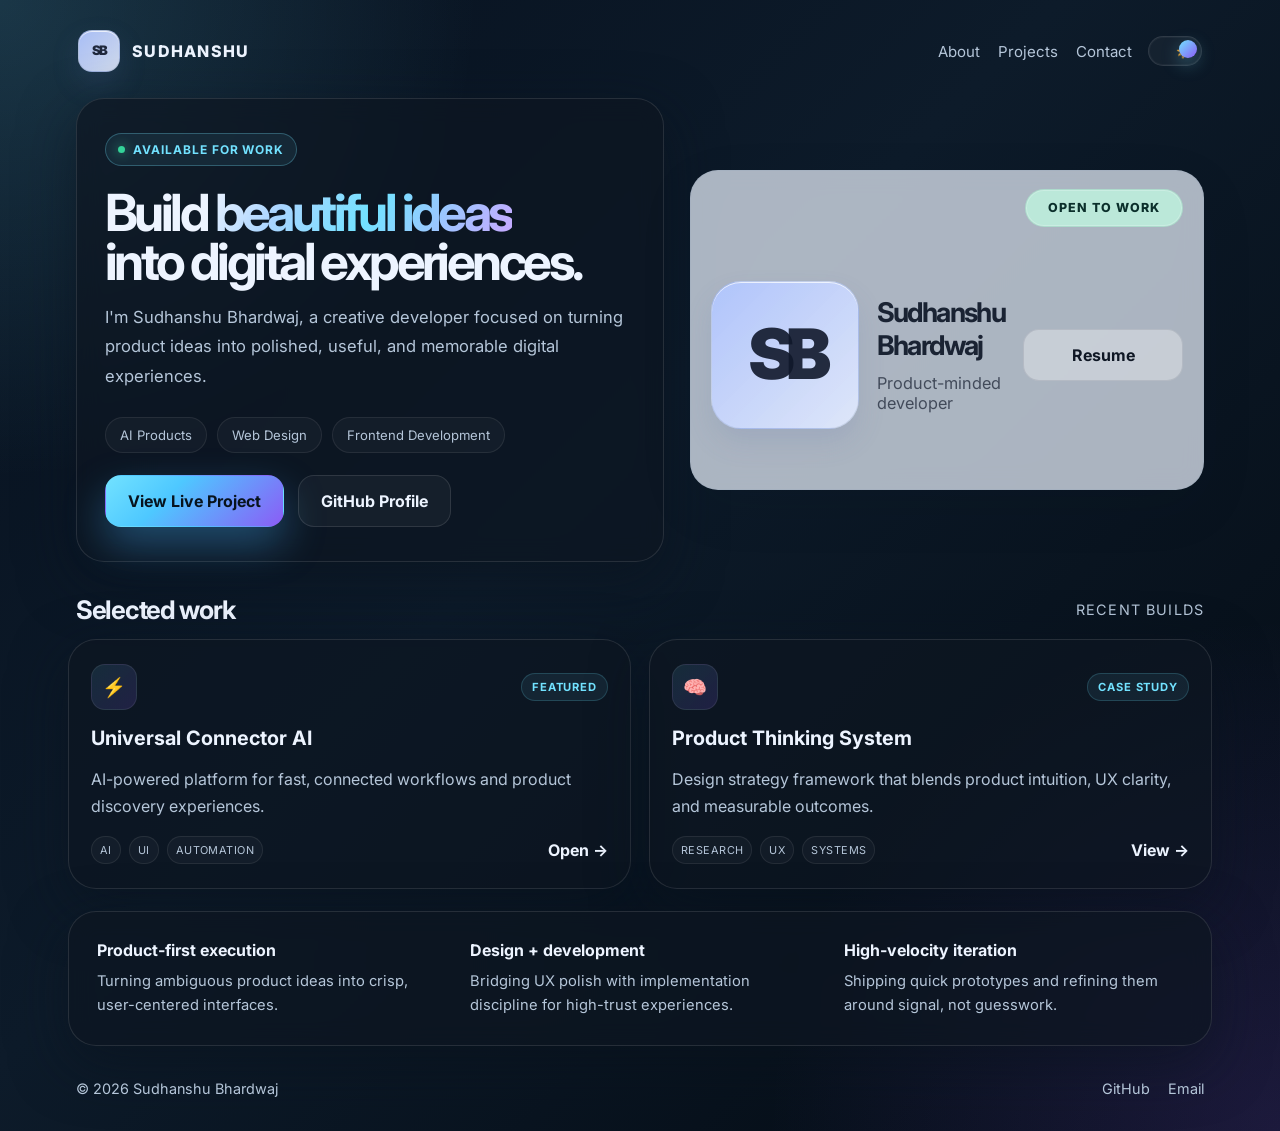
==== index.html @ 6c475884 "Soften page opening animation" ====
<!DOCTYPE html>
<html lang="en">
<head>
    <meta charset="UTF-8">
    <meta name="viewport" content="width=device-width, initial-scale=1.0">
    <title>Sudhanshu Bhardwaj | Portfolio</title>
    <meta name="description" content="Portfolio landing page for Sudhanshu Bhardwaj">
    <link rel="preconnect" href="https://fonts.googleapis.com">
    <link rel="preconnect" href="https://fonts.gstatic.com" crossorigin>
    <link href="https://fonts.googleapis.com/css2?family=Inter:wght@400;500;600;700;800;900&display=swap" rel="stylesheet">
    <style>
        :root {
            --bg: #07111f;
            --bg-soft: #0d1b2a;
            --panel: rgba(13, 22, 34, 0.7);
            --panel-strong: rgba(17, 26, 38, 0.9);
            --line: rgba(255, 255, 255, 0.11);
            --text: #edf4ff;
            --muted: #b5c6d9;
            --primary: #72e2ff;
            --secondary: #8b5cf6;
            --accent: #34d399;
            --button-text: #07131d;
            --shadow: rgba(9, 18, 30, 0.55);
            --particle: rgba(255,255,255,0.9);
            --soft-bg: #dfe9f7;
        }

        body.light-mode {
            --bg: #edf4ff;
            --bg-soft: #dfeafe;
            --panel: rgba(255, 255, 255, 0.8);
            --panel-strong: rgba(255, 255, 255, 0.94);
            --line: rgba(15, 23, 42, 0.1);
            --text: #101827;
            --muted: #4a5c72;
            --primary: #0066ff;
            --secondary: #7c3aed;
            --accent: #0ea271;
            --button-text: #f9fbff;
            --shadow: rgba(20, 58, 120, 0.12);
            --particle: rgba(15,23,42,0.45);
            --soft-bg: #dfe9f7;
        }

        * { box-sizing: border-box; }
        html { scroll-behavior: smooth; }

        body {
            margin: 0;
            min-height: 100vh;
            font-family: 'Inter', sans-serif;
            background:
                radial-gradient(circle at top left, rgba(114, 226, 255, 0.18), transparent 28%),
                radial-gradient(circle at bottom right, rgba(139, 92, 246, 0.18), transparent 30%),
                linear-gradient(135deg, var(--bg) 0%, var(--bg-soft) 44%, #040b13 100%);
            color: var(--text);
            transition: background 0.3s ease, color 0.3s ease;
            overflow-x: hidden;
            position: relative;
        }

        body.light-mode {
            background:
                radial-gradient(circle at top left, rgba(37, 99, 235, 0.12), transparent 28%),
                radial-gradient(circle at bottom right, rgba(109, 40, 217, 0.12), transparent 32%),
                linear-gradient(135deg, var(--bg) 0%, var(--bg-soft) 52%, #dfeaf6 100%);
        }

        /* A calm, subtle entrance with just a hint of upward movement. */
        @keyframes soft-reveal {
            from { opacity: 0; transform: translateY(10px); }
            to { opacity: 1; transform: translateY(0); }
        }

        .topbar { animation: soft-reveal 700ms 60ms ease-out both; }
        .hero-copy { animation: soft-reveal 800ms 120ms ease-out both; }
        .profile-card { animation: soft-reveal 800ms 200ms ease-out both; }
        .section-head, .projects-grid, .feature-strip, footer {
            animation: soft-reveal 800ms 280ms ease-out both;
        }

        @media (prefers-reduced-motion: reduce) {
            *, *::before, *::after {
                animation-duration: 0.01ms !important;
                animation-iteration-count: 1 !important;
                scroll-behavior: auto !important;
            }
        }

        .page-shell {
            position: relative;
            z-index: 1;
            width: min(1160px, calc(100% - 28px));
            margin: 0 auto;
            padding: 22px 8px 28px;
        }

        .topbar {
            display: flex;
            justify-content: space-between;
            align-items: center;
            gap: 16px;
            padding: 8px 10px 18px;
        }

        .brand {
            display: inline-flex;
            align-items: center;
            gap: 12px;
            text-decoration: none;
            color: var(--text);
            font-weight: 800;
            letter-spacing: 0.08em;
            text-transform: uppercase;
        }

        .brand-mark {
            width: 42px;
            height: 42px;
            display: grid;
            place-items: center;
            border-radius: 14px;
            border: 1px solid rgba(87, 108, 146, 0.22);
            background: linear-gradient(135deg, rgba(176, 197, 255, 0.95), rgba(228, 236, 255, 0.9));
            box-shadow: inset 0 1px 0 rgba(255,255,255,0.72), 0 12px 28px rgba(86, 118, 176, 0.18);
            font-size: 0.82rem;
            font-weight: 900;
            letter-spacing: -0.12em;
            color: rgba(15, 23, 42, 0.9);
            line-height: 1;
        }

        .nav-group {
            display: flex;
            align-items: center;
            gap: 16px;
        }

        .nav-links {
            display: flex;
            align-items: center;
            gap: 18px;
            flex-wrap: wrap;
        }

        .nav-links a {
            color: var(--muted);
            text-decoration: none;
            font-size: 0.94rem;
            transition: color 0.2s ease;
        }

        .nav-links a:hover { color: var(--text); }

        .theme-toggle {
            width: 54px;
            height: 30px;
            border: 1px solid var(--line);
            background: rgba(255, 255, 255, 0.04);
            border-radius: 999px;
            position: relative;
            cursor: pointer;
            transition: all 0.25s ease;
            box-shadow: inset 0 0 0 1px rgba(255,255,255,0.04);
        }

        .theme-toggle::before {
            content: "☀️";
            position: absolute;
            top: 50%;
            left: 27px;
            transform: translateY(-50%);
            font-size: 0.8rem;
            transition: all 0.25s ease;
        }

        .theme-toggle::after {
            content: "";
            position: absolute;
            top: 3px;
            left: 30px;
            width: 18px;
            height: 18px;
            border-radius: 50%;
            background: linear-gradient(135deg, var(--primary), var(--secondary));
            box-shadow: 0 6px 18px rgba(114, 226, 255, 0.35);
            transition: all 0.25s ease;
        }

        body.light-mode .theme-toggle::before {
            content: "🌙";
            left: 7px;
        }

        body.light-mode .theme-toggle::after {
            left: 4px;
        }

        .hero {
            display: grid;
            grid-template-columns: 1.1fr 0.9fr;
            gap: 26px;
            align-items: center;
            padding: 8px 8px 4px;
        }

        .hero-copy,
        .profile-card,
        .project-card,
        .feature-strip {
            background: var(--panel);
            border: 1px solid var(--line);
            border-radius: 28px;
            backdrop-filter: blur(12px);
            box-shadow: 0 18px 55px var(--shadow);
        }

        .hero-copy {
            padding: 34px 28px;
            min-height: 320px;
            display: flex;
            flex-direction: column;
            justify-content: center;
        }

        .eyebrow {
            display: inline-flex;
            align-items: center;
            gap: 8px;
            border-radius: 999px;
            border: 1px solid rgba(114, 226, 255, 0.28);
            background: rgba(114, 226, 255, 0.08);
            color: var(--primary);
            padding: 8px 12px;
            font-size: 0.75rem;
            font-weight: 700;
            letter-spacing: 0.08em;
            text-transform: uppercase;
            width: fit-content;
        }

        .eyebrow::before {
            content: "";
            width: 7px;
            height: 7px;
            border-radius: 50%;
            background: var(--accent);
            box-shadow: 0 0 12px rgba(52, 211, 153, 0.85);
        }

        h1 {
            margin: 22px 0 18px;
            font-size: clamp(2.6rem, 4vw, 4.7rem);
            line-height: 0.95;
            letter-spacing: -0.07em;
        }

        .gradient-text {
            background: linear-gradient(120deg, var(--text) 0%, #a9d4ff 24%, var(--primary) 52%, #c9a7ff 100%);
            -webkit-background-clip: text;
            background-clip: text;
            color: transparent;
        }

        .subtext {
            margin: 0 0 26px;
            max-width: 560px;
            color: var(--muted);
            line-height: 1.75;
            font-size: 1.04rem;
        }

        .tag-row {
            display: flex;
            flex-wrap: wrap;
            gap: 10px;
            margin-bottom: 22px;
        }

        .tag {
            display: inline-flex;
            align-items: center;
            justify-content: center;
            border-radius: 999px;
            padding: 9px 14px;
            background: rgba(255,255,255,0.03);
            border: 1px solid rgba(255,255,255,0.08);
            color: var(--muted);
            font-size: 0.82rem;
        }

        .cta-row {
            display: flex;
            flex-wrap: wrap;
            gap: 14px;
        }

        .button {
            display: inline-flex;
            align-items: center;
            justify-content: center;
            min-height: 52px;
            padding: 0 22px;
            text-decoration: none;
            cursor: pointer;
            border-radius: 16px;
            border: 1px solid transparent;
            font-weight: 700;
            transition: transform 0.2s ease, box-shadow 0.2s ease;
        }

        .button:hover { transform: translateY(-2px); }

        .button.primary {
            color: var(--button-text);
            background: linear-gradient(135deg, var(--primary), #4ec8ff 36%, #8b5cf6 100%);
            box-shadow: 0 18px 40px rgba(72, 180, 255, 0.35);
        }

        .button.secondary {
            background: rgba(255,255,255,0.04);
            border-color: var(--line);
            color: var(--text);
        }

        .profile-card {
            position: relative;
            min-height: 320px;
            padding: 18px 20px 20px;
            display: flex;
            flex-direction: column;
            gap: 14px;
            background: rgba(229, 236, 249, 0.74);
            border: 1px solid rgba(134, 154, 182, 0.18);
            box-shadow: 0 18px 55px rgba(16, 24, 39, 0.08);
            overflow: hidden;
        }

        body.light-mode .profile-card {
            background: rgba(238, 245, 255, 0.82);
            border-color: rgba(15, 23, 42, 0.08);
        }

        .profile-badge {
            align-self: flex-end;
            display: inline-flex;
            align-items: center;
            justify-content: center;
            padding: 12px 22px;
            border-radius: 999px;
            background: #bbe8d9;
            color: #0b2f2b;
            border: 1px solid rgba(17, 63, 57, 0.08);
            font-size: 0.78rem;
            line-height: 1;
            letter-spacing: 0.08em;
            text-transform: uppercase;
            font-weight: 800;
            box-shadow: inset 0 0 0 1px rgba(255,255,255,0.22);
        }

        .profile-wrap {
            display: flex;
            align-items: center;
            justify-content: space-between;
            gap: 18px;
            flex: 1;
        }

        .profile-monogram {
            width: 148px;
            height: 148px;
            border-radius: 30px;
            display: grid;
            place-items: center;
            background: linear-gradient(135deg, rgba(176, 197, 255, 0.95), rgba(228, 236, 255, 0.9));
            border: 1px solid rgba(100, 121, 156, 0.18);
            color: rgba(15, 23, 42, 0.9);
            font-size: 4.35rem;
            font-weight: 900;
            letter-spacing: -0.14em;
            line-height: 0.8;
            box-shadow: inset 0 1px 0 rgba(255,255,255,0.72), 0 14px 28px rgba(83, 109, 160, 0.14);
        }

        .profile-meta {
            display: flex;
            flex-direction: column;
            justify-content: center;
            gap: 10px;
            flex: 1;
        }

        .profile-meta strong {
            display: block;
            font-size: clamp(1.7rem, 2vw, 2.3rem);
            line-height: 1.2;
            letter-spacing: -0.06em;
            color: #1a2333;
        }

        .profile-meta span {
            color: rgba(26, 35, 51, 0.72);
            font-size: 1.02rem;
        }

        .profile-card .button.secondary {
            background: rgba(255, 255, 255, 0.34);
            border-color: rgba(15, 23, 42, 0.1);
            color: #0f1725;
            min-width: 160px;
            margin-left: auto;
        }

        .section-head {
            display: flex;
            justify-content: space-between;
            align-items: center;
            gap: 12px;
            margin: 28px 8px 14px;
        }

        .section-head h2 {
            margin: 0;
            font-size: clamp(1.5rem, 2vw, 2.2rem);
            letter-spacing: -0.05em;
        }

        .section-head span {
            color: var(--muted);
            font-size: 0.9rem;
            text-transform: uppercase;
            letter-spacing: 0.08em;
        }

        .projects-grid {
            display: grid;
            grid-template-columns: repeat(2, minmax(0, 1fr));
            gap: 18px;
            margin-top: 8px;
        }

        .project-card {
            padding: 24px 22px;
            display: flex;
            flex-direction: column;
            gap: 16px;
        }

        .project-top {
            display: flex;
            justify-content: space-between;
            align-items: center;
            gap: 14px;
        }

        .project-icon {
            width: 46px;
            height: 46px;
            border-radius: 14px;
            display: grid;
            place-items: center;
            font-size: 1.2rem;
            background: linear-gradient(135deg, rgba(114,226,255,0.11), rgba(139,92,246,0.16));
            border: 1px solid rgba(255,255,255,0.08);
        }

        .project-badge {
            padding: 6px 10px;
            border-radius: 999px;
            background: rgba(114,226,255,0.08);
            border: 1px solid rgba(114,226,255,0.18);
            color: var(--primary);
            font-size: 0.7rem;
            letter-spacing: 0.08em;
            text-transform: uppercase;
            font-weight: 700;
        }

        .project-card h3 {
            margin: 0;
            font-size: 1.24rem;
        }

        .project-card p {
            margin: 0;
            color: var(--muted);
            line-height: 1.7;
        }

        .project-meta {
            display: flex;
            justify-content: space-between;
            align-items: center;
            gap: 12px;
            margin-top: auto;
        }

        .project-tags {
            display: flex;
            flex-wrap: wrap;
            gap: 8px;
        }

        .project-tags span {
            display: inline-flex;
            align-items: center;
            border-radius: 999px;
            padding: 6px 8px;
            background: rgba(255,255,255,0.03);
            border: 1px solid rgba(255,255,255,0.08);
            color: var(--muted);
            font-size: 0.68rem;
            letter-spacing: 0.04em;
            text-transform: uppercase;
        }

        .project-link {
            color: var(--text);
            text-decoration: none;
            font-weight: 700;
        }

        .feature-strip {
            margin-top: 22px;
            display: grid;
            grid-template-columns: repeat(3, minmax(0, 1fr));
            gap: 18px;
            padding: 18px 20px;
        }

        .feature-item {
            padding: 10px 8px;
            display: flex;
            flex-direction: column;
            gap: 10px;
        }

        .feature-item strong {
            font-size: 1rem;
        }

        .feature-item span {
            color: var(--muted);
            font-size: 0.92rem;
            line-height: 1.6;
        }

        footer {
            padding: 34px 8px 6px;
            display: flex;
            justify-content: space-between;
            align-items: center;
            gap: 12px;
            color: var(--muted);
            font-size: 0.9rem;
        }

        .footer-links {
            display: flex;
            align-items: center;
            gap: 18px;
            flex-wrap: wrap;
        }

        .footer-links a {
            color: var(--muted);
            text-decoration: none;
        }

        .footer-links a:hover { color: var(--text); }

        @media (max-width: 900px) {
            .hero {
                grid-template-columns: 1fr;
            }

            .profile-card {
                min-height: 0;
            }
        }

        @media (max-width: 640px) {
            .page-shell {
                width: min(100% - 18px, 1160px);
            }

            .topbar {
                flex-direction: column;
                align-items: flex-start;
            }

            .nav-group {
                width: 100%;
                justify-content: space-between;
            }

            .hero-copy { padding: 28px 22px; }
            .cta-row { flex-direction: column; }
            .button { width: 100%; }
            .profile-wrap { flex-direction: column; align-items: flex-start; }
            .profile-monogram { width: 100%; max-width: 160px; }
            .profile-card .button.secondary { margin-left: 0; }
            .section-head { flex-direction: column; align-items: flex-start; }
        }
    </style>
</head>
<body>
    <div class="page-shell">
        <header class="topbar">
            <a href="#" class="brand" aria-label="Sudhanshu Bhardwaj home">
                <span class="brand-mark">SB</span>
                <span>Sudhanshu</span>
            </a>

            <div class="nav-group">
                <nav class="nav-links" aria-label="Main navigation">
                    <a href="#about">About</a>
                    <a href="#projects">Projects</a>
                    <a href="#contact">Contact</a>
                </nav>
                <button class="theme-toggle" id="themeToggle" type="button" aria-label="Toggle dark mode"></button>
            </div>
        </header>

        <main>
            <section class="hero" id="about">
                <div class="hero-copy">
                    <div class="eyebrow">Available for work</div>
                    <h1>
                        Build <span class="gradient-text">beautiful ideas</span><br>
                        into digital experiences.
                    </h1>
                    <p class="subtext">
                        I'm Sudhanshu Bhardwaj, a creative developer focused on turning product ideas into polished, useful, and memorable digital experiences.
                    </p>

                    <div class="tag-row" aria-label="Skills and interests">
                        <span class="tag">AI Products</span>
                        <span class="tag">Web Design</span>
                        <span class="tag">Frontend Development</span>
                    </div>

                    <div class="cta-row">
                        <a class="button primary" href="https://universal-connector-ai.streamlit.app/" target="_blank" rel="noopener noreferrer">View Live Project</a>
                        <a class="button secondary" href="https://github.com/Subi003/" target="_blank" rel="noopener noreferrer">GitHub Profile</a>
                    </div>
                </div>

                <aside class="info-panel" aria-label="Profile overview">
                    <div class="profile-card">
                        <div class="profile-badge">Open to work</div>
                        <div class="profile-wrap">
                            <div class="profile-monogram" aria-label="Profile initials">SB</div>
                            <div class="profile-meta">
                                <strong>Sudhanshu Bhardwaj</strong>
                                <span>Product-minded developer</span>
                            </div>
                            <a href="Sudhanshu_Bhardwaj_Resume.pdf" class="button secondary" download>Resume</a>
                        </div>
                    </div>
                </aside>
            </section>

            <div class="section-head" id="projects">
                <h2>Selected work</h2>
                <span>Recent builds</span>
            </div>

            <section class="projects-grid" aria-label="Project cards">
                <article class="project-card">
                    <div class="project-top">
                        <div class="project-icon">⚡</div>
                        <span class="project-badge">Featured</span>
                    </div>
                    <h3>Universal Connector AI</h3>
                    <p>AI-powered platform for fast, connected workflows and product discovery experiences.</p>
                    <div class="project-meta">
                        <div class="project-tags">
                            <span>AI</span>
                            <span>UI</span>
                            <span>Automation</span>
                        </div>
                        <a class="project-link" href="https://universal-connector-ai.streamlit.app/" target="_blank" rel="noopener noreferrer">Open →</a>
                    </div>
                </article>

                <article class="project-card">
                    <div class="project-top">
                        <div class="project-icon">🧠</div>
                        <span class="project-badge">Case Study</span>
                    </div>
                    <h3>Product Thinking System</h3>
                    <p>Design strategy framework that blends product intuition, UX clarity, and measurable outcomes.</p>
                    <div class="project-meta">
                        <div class="project-tags">
                            <span>Research</span>
                            <span>UX</span>
                            <span>Systems</span>
                        </div>
                        <a class="project-link" href="https://github.com/Subi003" target="_blank" rel="noopener noreferrer" aria-label="Product thinking system details">View →</a>
                    </div>
                </article>
            </section>

            <div class="feature-strip" aria-label="Core strengths">
                <div class="feature-item">
                    <strong>Product-first execution</strong>
                    <span>Turning ambiguous product ideas into crisp, user-centered interfaces.</span>
                </div>
                <div class="feature-item">
                    <strong>Design + development</strong>
                    <span>Bridging UX polish with implementation discipline for high-trust experiences.</span>
                </div>
                <div class="feature-item">
                    <strong>High-velocity iteration</strong>
                    <span>Shipping quick prototypes and refining them around signal, not guesswork.</span>
                </div>
            </div>
        </main>

        <footer id="contact">
            <span>© 2026 Sudhanshu Bhardwaj</span>
            <div class="footer-links">
                <a href="https://github.com/Subi003" target="_blank" rel="noopener noreferrer">GitHub</a>
                <a href="mailto:programmer.cs03@gmail.com">Email</a>
            </div>
        </footer>
    </div>

    <script>
        const toggle = document.getElementById('themeToggle');
        const body = document.body;

        const storedTheme = localStorage.getItem('theme');
        if (storedTheme === 'light') {
            body.classList.add('light-mode');
        }

        toggle.addEventListener('click', () => {
            body.classList.toggle('light-mode');
            const isLight = body.classList.contains('light-mode');
            localStorage.setItem('theme', isLight ? 'light' : 'dark');
        });
    </script>
</body>
</html>
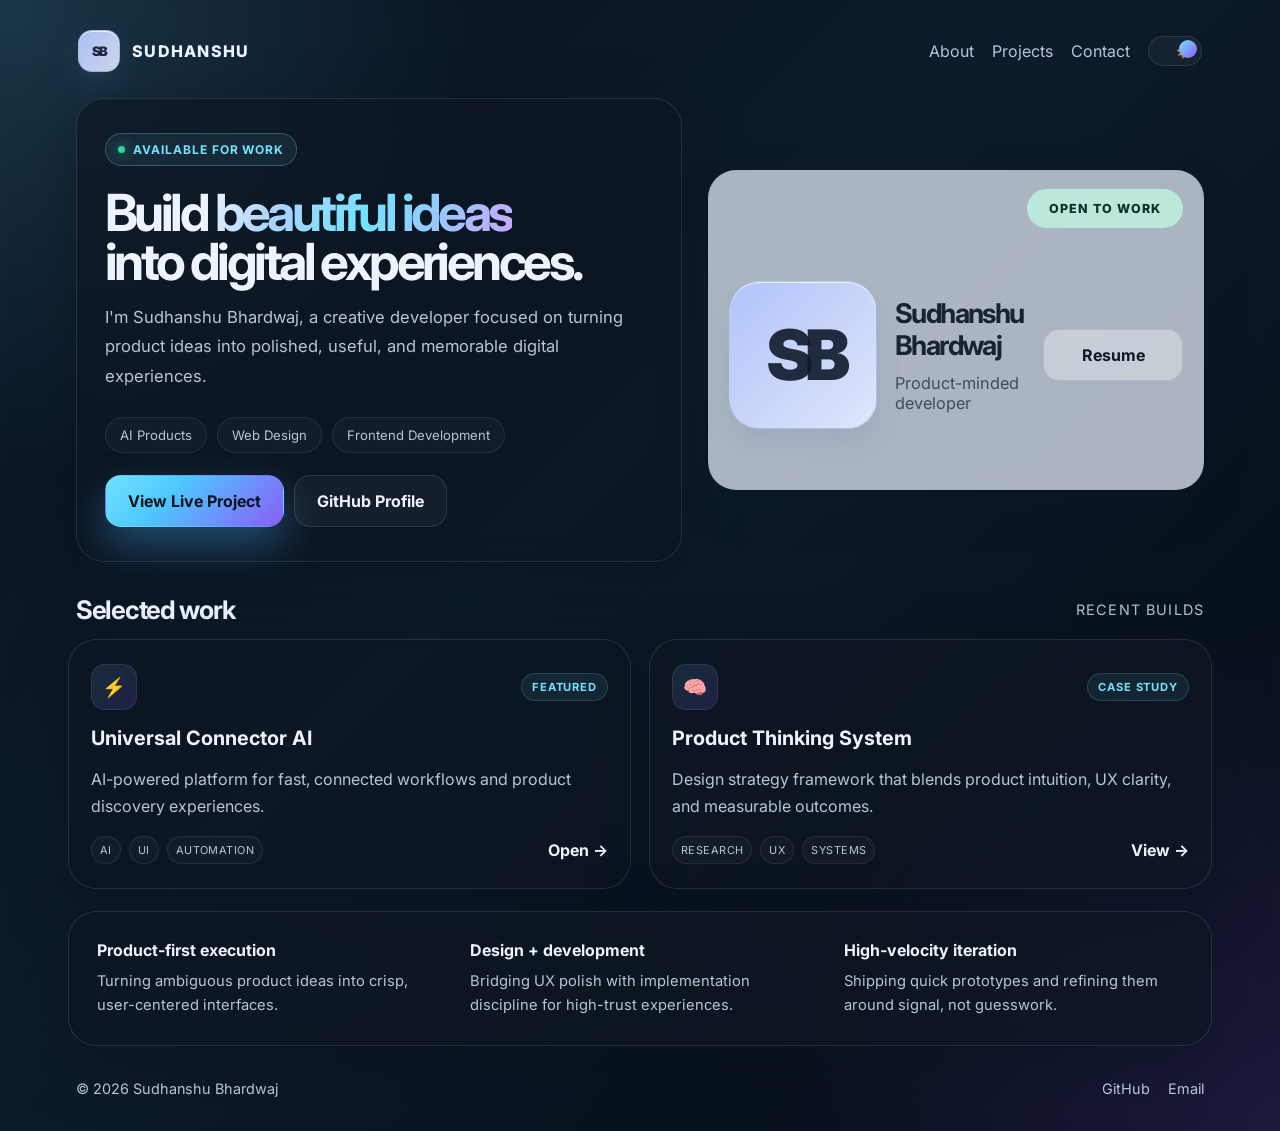
==== commit d6da2613: "Polish portfolio foundation and theme accessibility" ====
--- a/index.html
+++ b/index.html
@@ -3,746 +3,158 @@
 <head>
     <meta charset="UTF-8">
     <meta name="viewport" content="width=device-width, initial-scale=1.0">
+    <meta name="theme-color" content="#07111f">
+    <meta name="description" content="Portfolio of Sudhanshu Bhardwaj, a creative developer building polished digital experiences.">
     <title>Sudhanshu Bhardwaj | Portfolio</title>
-    <meta name="description" content="Portfolio landing page for Sudhanshu Bhardwaj">
     <link rel="preconnect" href="https://fonts.googleapis.com">
     <link rel="preconnect" href="https://fonts.gstatic.com" crossorigin>
     <link href="https://fonts.googleapis.com/css2?family=Inter:wght@400;500;600;700;800;900&display=swap" rel="stylesheet">
+    <link rel="stylesheet" href="assets/polish.css">
     <style>
         :root {
-            --bg: #07111f;
-            --bg-soft: #0d1b2a;
-            --panel: rgba(13, 22, 34, 0.7);
-            --panel-strong: rgba(17, 26, 38, 0.9);
-            --line: rgba(255, 255, 255, 0.11);
-            --text: #edf4ff;
-            --muted: #b5c6d9;
-            --primary: #72e2ff;
-            --secondary: #8b5cf6;
-            --accent: #34d399;
-            --button-text: #07131d;
-            --shadow: rgba(9, 18, 30, 0.55);
-            --particle: rgba(255,255,255,0.9);
-            --soft-bg: #dfe9f7;
+            --bg: #07111f; --bg-soft: #0d1b2a; --panel: rgba(13,22,34,.7);
+            --line: rgba(255,255,255,.11); --text: #edf4ff; --muted: #b5c6d9;
+            --primary: #72e2ff; --secondary: #8b5cf6; --accent: #34d399;
+            --button-text: #07131d; --shadow: rgba(9,18,30,.55);
         }
-
         body.light-mode {
-            --bg: #edf4ff;
-            --bg-soft: #dfeafe;
-            --panel: rgba(255, 255, 255, 0.8);
-            --panel-strong: rgba(255, 255, 255, 0.94);
-            --line: rgba(15, 23, 42, 0.1);
-            --text: #101827;
-            --muted: #4a5c72;
-            --primary: #0066ff;
-            --secondary: #7c3aed;
-            --accent: #0ea271;
-            --button-text: #f9fbff;
-            --shadow: rgba(20, 58, 120, 0.12);
-            --particle: rgba(15,23,42,0.45);
-            --soft-bg: #dfe9f7;
+            --bg: #edf4ff; --bg-soft: #dfeafe; --panel: rgba(255,255,255,.8);
+            --line: rgba(15,23,42,.1); --text: #101827; --muted: #4a5c72;
+            --primary: #0066ff; --secondary: #7c3aed; --accent: #0ea271;
+            --button-text: #f9fbff; --shadow: rgba(20,58,120,.12);
         }
-
         * { box-sizing: border-box; }
         html { scroll-behavior: smooth; }
-
         body {
-            margin: 0;
-            min-height: 100vh;
-            font-family: 'Inter', sans-serif;
-            background:
-                radial-gradient(circle at top left, rgba(114, 226, 255, 0.18), transparent 28%),
-                radial-gradient(circle at bottom right, rgba(139, 92, 246, 0.18), transparent 30%),
-                linear-gradient(135deg, var(--bg) 0%, var(--bg-soft) 44%, #040b13 100%);
-            color: var(--text);
-            transition: background 0.3s ease, color 0.3s ease;
-            overflow-x: hidden;
-            position: relative;
+            margin: 0; min-height: 100vh; font-family: Inter, sans-serif; color: var(--text);
+            background: radial-gradient(circle at top left,rgba(114,226,255,.18),transparent 28%),
+                radial-gradient(circle at bottom right,rgba(139,92,246,.18),transparent 30%),
+                linear-gradient(135deg,var(--bg) 0%,var(--bg-soft) 44%,#040b13 100%);
+            transition: background .3s ease,color .3s ease; overflow-x: hidden;
         }
-
-        body.light-mode {
-            background:
-                radial-gradient(circle at top left, rgba(37, 99, 235, 0.12), transparent 28%),
-                radial-gradient(circle at bottom right, rgba(109, 40, 217, 0.12), transparent 32%),
-                linear-gradient(135deg, var(--bg) 0%, var(--bg-soft) 52%, #dfeaf6 100%);
-        }
-
-        /* A calm, subtle entrance with just a hint of upward movement. */
-        @keyframes soft-reveal {
-            from { opacity: 0; transform: translateY(10px); }
-            to { opacity: 1; transform: translateY(0); }
-        }
-
+        body.light-mode { background: radial-gradient(circle at top left,rgba(37,99,235,.12),transparent 28%),
+            radial-gradient(circle at bottom right,rgba(109,40,217,.12),transparent 32%),
+            linear-gradient(135deg,var(--bg) 0%,var(--bg-soft) 52%,#dfeaf6 100%); }
+        @keyframes soft-reveal { from { opacity: 0; transform: translateY(10px); } to { opacity: 1; transform: translateY(0); } }
         .topbar { animation: soft-reveal 700ms 60ms ease-out both; }
         .hero-copy { animation: soft-reveal 800ms 120ms ease-out both; }
         .profile-card { animation: soft-reveal 800ms 200ms ease-out both; }
-        .section-head, .projects-grid, .feature-strip, footer {
-            animation: soft-reveal 800ms 280ms ease-out both;
-        }
-
-        @media (prefers-reduced-motion: reduce) {
-            *, *::before, *::after {
-                animation-duration: 0.01ms !important;
-                animation-iteration-count: 1 !important;
-                scroll-behavior: auto !important;
-            }
-        }
-
-        .page-shell {
-            position: relative;
-            z-index: 1;
-            width: min(1160px, calc(100% - 28px));
-            margin: 0 auto;
-            padding: 22px 8px 28px;
-        }
-
-        .topbar {
-            display: flex;
-            justify-content: space-between;
-            align-items: center;
-            gap: 16px;
-            padding: 8px 10px 18px;
-        }
-
-        .brand {
-            display: inline-flex;
-            align-items: center;
-            gap: 12px;
-            text-decoration: none;
-            color: var(--text);
-            font-weight: 800;
-            letter-spacing: 0.08em;
-            text-transform: uppercase;
-        }
-
-        .brand-mark {
-            width: 42px;
-            height: 42px;
-            display: grid;
-            place-items: center;
-            border-radius: 14px;
-            border: 1px solid rgba(87, 108, 146, 0.22);
-            background: linear-gradient(135deg, rgba(176, 197, 255, 0.95), rgba(228, 236, 255, 0.9));
-            box-shadow: inset 0 1px 0 rgba(255,255,255,0.72), 0 12px 28px rgba(86, 118, 176, 0.18);
-            font-size: 0.82rem;
-            font-weight: 900;
-            letter-spacing: -0.12em;
-            color: rgba(15, 23, 42, 0.9);
-            line-height: 1;
-        }
-
-        .nav-group {
-            display: flex;
-            align-items: center;
-            gap: 16px;
-        }
-
-        .nav-links {
-            display: flex;
-            align-items: center;
-            gap: 18px;
-            flex-wrap: wrap;
-        }
-
-        .nav-links a {
-            color: var(--muted);
-            text-decoration: none;
-            font-size: 0.94rem;
-            transition: color 0.2s ease;
-        }
-
-        .nav-links a:hover { color: var(--text); }
-
-        .theme-toggle {
-            width: 54px;
-            height: 30px;
-            border: 1px solid var(--line);
-            background: rgba(255, 255, 255, 0.04);
-            border-radius: 999px;
-            position: relative;
-            cursor: pointer;
-            transition: all 0.25s ease;
-            box-shadow: inset 0 0 0 1px rgba(255,255,255,0.04);
-        }
-
-        .theme-toggle::before {
-            content: "☀️";
-            position: absolute;
-            top: 50%;
-            left: 27px;
-            transform: translateY(-50%);
-            font-size: 0.8rem;
-            transition: all 0.25s ease;
-        }
-
-        .theme-toggle::after {
-            content: "";
-            position: absolute;
-            top: 3px;
-            left: 30px;
-            width: 18px;
-            height: 18px;
-            border-radius: 50%;
-            background: linear-gradient(135deg, var(--primary), var(--secondary));
-            box-shadow: 0 6px 18px rgba(114, 226, 255, 0.35);
-            transition: all 0.25s ease;
-        }
-
-        body.light-mode .theme-toggle::before {
-            content: "🌙";
-            left: 7px;
-        }
-
-        body.light-mode .theme-toggle::after {
-            left: 4px;
-        }
-
-        .hero {
-            display: grid;
-            grid-template-columns: 1.1fr 0.9fr;
-            gap: 26px;
-            align-items: center;
-            padding: 8px 8px 4px;
-        }
-
-        .hero-copy,
-        .profile-card,
-        .project-card,
-        .feature-strip {
-            background: var(--panel);
-            border: 1px solid var(--line);
-            border-radius: 28px;
-            backdrop-filter: blur(12px);
-            box-shadow: 0 18px 55px var(--shadow);
-        }
-
-        .hero-copy {
-            padding: 34px 28px;
-            min-height: 320px;
-            display: flex;
-            flex-direction: column;
-            justify-content: center;
-        }
-
-        .eyebrow {
-            display: inline-flex;
-            align-items: center;
-            gap: 8px;
-            border-radius: 999px;
-            border: 1px solid rgba(114, 226, 255, 0.28);
-            background: rgba(114, 226, 255, 0.08);
-            color: var(--primary);
-            padding: 8px 12px;
-            font-size: 0.75rem;
-            font-weight: 700;
-            letter-spacing: 0.08em;
-            text-transform: uppercase;
-            width: fit-content;
-        }
-
-        .eyebrow::before {
-            content: "";
-            width: 7px;
-            height: 7px;
-            border-radius: 50%;
-            background: var(--accent);
-            box-shadow: 0 0 12px rgba(52, 211, 153, 0.85);
-        }
-
-        h1 {
-            margin: 22px 0 18px;
-            font-size: clamp(2.6rem, 4vw, 4.7rem);
-            line-height: 0.95;
-            letter-spacing: -0.07em;
-        }
-
-        .gradient-text {
-            background: linear-gradient(120deg, var(--text) 0%, #a9d4ff 24%, var(--primary) 52%, #c9a7ff 100%);
-            -webkit-background-clip: text;
-            background-clip: text;
-            color: transparent;
-        }
-
-        .subtext {
-            margin: 0 0 26px;
-            max-width: 560px;
-            color: var(--muted);
-            line-height: 1.75;
-            font-size: 1.04rem;
-        }
-
-        .tag-row {
-            display: flex;
-            flex-wrap: wrap;
-            gap: 10px;
-            margin-bottom: 22px;
-        }
-
-        .tag {
-            display: inline-flex;
-            align-items: center;
-            justify-content: center;
-            border-radius: 999px;
-            padding: 9px 14px;
-            background: rgba(255,255,255,0.03);
-            border: 1px solid rgba(255,255,255,0.08);
-            color: var(--muted);
-            font-size: 0.82rem;
-        }
-
-        .cta-row {
-            display: flex;
-            flex-wrap: wrap;
-            gap: 14px;
-        }
-
-        .button {
-            display: inline-flex;
-            align-items: center;
-            justify-content: center;
-            min-height: 52px;
-            padding: 0 22px;
-            text-decoration: none;
-            cursor: pointer;
-            border-radius: 16px;
-            border: 1px solid transparent;
-            font-weight: 700;
-            transition: transform 0.2s ease, box-shadow 0.2s ease;
-        }
-
-        .button:hover { transform: translateY(-2px); }
-
-        .button.primary {
-            color: var(--button-text);
-            background: linear-gradient(135deg, var(--primary), #4ec8ff 36%, #8b5cf6 100%);
-            box-shadow: 0 18px 40px rgba(72, 180, 255, 0.35);
-        }
-
-        .button.secondary {
-            background: rgba(255,255,255,0.04);
-            border-color: var(--line);
-            color: var(--text);
-        }
-
-        .profile-card {
-            position: relative;
-            min-height: 320px;
-            padding: 18px 20px 20px;
-            display: flex;
-            flex-direction: column;
-            gap: 14px;
-            background: rgba(229, 236, 249, 0.74);
-            border: 1px solid rgba(134, 154, 182, 0.18);
-            box-shadow: 0 18px 55px rgba(16, 24, 39, 0.08);
-            overflow: hidden;
-        }
-
-        body.light-mode .profile-card {
-            background: rgba(238, 245, 255, 0.82);
-            border-color: rgba(15, 23, 42, 0.08);
-        }
-
-        .profile-badge {
-            align-self: flex-end;
-            display: inline-flex;
-            align-items: center;
-            justify-content: center;
-            padding: 12px 22px;
-            border-radius: 999px;
-            background: #bbe8d9;
-            color: #0b2f2b;
-            border: 1px solid rgba(17, 63, 57, 0.08);
-            font-size: 0.78rem;
-            line-height: 1;
-            letter-spacing: 0.08em;
-            text-transform: uppercase;
-            font-weight: 800;
-            box-shadow: inset 0 0 0 1px rgba(255,255,255,0.22);
-        }
-
-        .profile-wrap {
-            display: flex;
-            align-items: center;
-            justify-content: space-between;
-            gap: 18px;
-            flex: 1;
-        }
-
-        .profile-monogram {
-            width: 148px;
-            height: 148px;
-            border-radius: 30px;
-            display: grid;
-            place-items: center;
-            background: linear-gradient(135deg, rgba(176, 197, 255, 0.95), rgba(228, 236, 255, 0.9));
-            border: 1px solid rgba(100, 121, 156, 0.18);
-            color: rgba(15, 23, 42, 0.9);
-            font-size: 4.35rem;
-            font-weight: 900;
-            letter-spacing: -0.14em;
-            line-height: 0.8;
-            box-shadow: inset 0 1px 0 rgba(255,255,255,0.72), 0 14px 28px rgba(83, 109, 160, 0.14);
-        }
-
-        .profile-meta {
-            display: flex;
-            flex-direction: column;
-            justify-content: center;
-            gap: 10px;
-            flex: 1;
-        }
-
-        .profile-meta strong {
-            display: block;
-            font-size: clamp(1.7rem, 2vw, 2.3rem);
-            line-height: 1.2;
-            letter-spacing: -0.06em;
-            color: #1a2333;
-        }
-
-        .profile-meta span {
-            color: rgba(26, 35, 51, 0.72);
-            font-size: 1.02rem;
-        }
-
-        .profile-card .button.secondary {
-            background: rgba(255, 255, 255, 0.34);
-            border-color: rgba(15, 23, 42, 0.1);
-            color: #0f1725;
-            min-width: 160px;
-            margin-left: auto;
-        }
-
-        .section-head {
-            display: flex;
-            justify-content: space-between;
-            align-items: center;
-            gap: 12px;
-            margin: 28px 8px 14px;
-        }
-
-        .section-head h2 {
-            margin: 0;
-            font-size: clamp(1.5rem, 2vw, 2.2rem);
-            letter-spacing: -0.05em;
-        }
-
-        .section-head span {
-            color: var(--muted);
-            font-size: 0.9rem;
-            text-transform: uppercase;
-            letter-spacing: 0.08em;
-        }
-
-        .projects-grid {
-            display: grid;
-            grid-template-columns: repeat(2, minmax(0, 1fr));
-            gap: 18px;
-            margin-top: 8px;
-        }
-
-        .project-card {
-            padding: 24px 22px;
-            display: flex;
-            flex-direction: column;
-            gap: 16px;
-        }
-
-        .project-top {
-            display: flex;
-            justify-content: space-between;
-            align-items: center;
-            gap: 14px;
-        }
-
-        .project-icon {
-            width: 46px;
-            height: 46px;
-            border-radius: 14px;
-            display: grid;
-            place-items: center;
-            font-size: 1.2rem;
-            background: linear-gradient(135deg, rgba(114,226,255,0.11), rgba(139,92,246,0.16));
-            border: 1px solid rgba(255,255,255,0.08);
-        }
-
-        .project-badge {
-            padding: 6px 10px;
-            border-radius: 999px;
-            background: rgba(114,226,255,0.08);
-            border: 1px solid rgba(114,226,255,0.18);
-            color: var(--primary);
-            font-size: 0.7rem;
-            letter-spacing: 0.08em;
-            text-transform: uppercase;
-            font-weight: 700;
-        }
-
-        .project-card h3 {
-            margin: 0;
-            font-size: 1.24rem;
-        }
-
-        .project-card p {
-            margin: 0;
-            color: var(--muted);
-            line-height: 1.7;
-        }
-
-        .project-meta {
-            display: flex;
-            justify-content: space-between;
-            align-items: center;
-            gap: 12px;
-            margin-top: auto;
-        }
-
-        .project-tags {
-            display: flex;
-            flex-wrap: wrap;
-            gap: 8px;
-        }
-
-        .project-tags span {
-            display: inline-flex;
-            align-items: center;
-            border-radius: 999px;
-            padding: 6px 8px;
-            background: rgba(255,255,255,0.03);
-            border: 1px solid rgba(255,255,255,0.08);
-            color: var(--muted);
-            font-size: 0.68rem;
-            letter-spacing: 0.04em;
-            text-transform: uppercase;
-        }
-
-        .project-link {
-            color: var(--text);
-            text-decoration: none;
-            font-weight: 700;
-        }
-
-        .feature-strip {
-            margin-top: 22px;
-            display: grid;
-            grid-template-columns: repeat(3, minmax(0, 1fr));
-            gap: 18px;
-            padding: 18px 20px;
-        }
-
-        .feature-item {
-            padding: 10px 8px;
-            display: flex;
-            flex-direction: column;
-            gap: 10px;
-        }
-
-        .feature-item strong {
-            font-size: 1rem;
-        }
-
-        .feature-item span {
-            color: var(--muted);
-            font-size: 0.92rem;
-            line-height: 1.6;
-        }
-
-        footer {
-            padding: 34px 8px 6px;
-            display: flex;
-            justify-content: space-between;
-            align-items: center;
-            gap: 12px;
-            color: var(--muted);
-            font-size: 0.9rem;
-        }
-
-        .footer-links {
-            display: flex;
-            align-items: center;
-            gap: 18px;
-            flex-wrap: wrap;
-        }
-
-        .footer-links a {
-            color: var(--muted);
-            text-decoration: none;
-        }
-
-        .footer-links a:hover { color: var(--text); }
-
-        @media (max-width: 900px) {
-            .hero {
-                grid-template-columns: 1fr;
-            }
-
-            .profile-card {
-                min-height: 0;
-            }
-        }
-
-        @media (max-width: 640px) {
-            .page-shell {
-                width: min(100% - 18px, 1160px);
-            }
-
-            .topbar {
-                flex-direction: column;
-                align-items: flex-start;
-            }
-
-            .nav-group {
-                width: 100%;
-                justify-content: space-between;
-            }
-
-            .hero-copy { padding: 28px 22px; }
-            .cta-row { flex-direction: column; }
-            .button { width: 100%; }
-            .profile-wrap { flex-direction: column; align-items: flex-start; }
-            .profile-monogram { width: 100%; max-width: 160px; }
-            .profile-card .button.secondary { margin-left: 0; }
-            .section-head { flex-direction: column; align-items: flex-start; }
-        }
+        .section-head,.projects-grid,.feature-strip,footer { animation: soft-reveal 800ms 280ms ease-out both; }
+        .page-shell { position: relative; z-index: 1; width: min(1160px,calc(100% - 28px)); margin: auto; padding: 22px 8px 28px; }
+        .topbar { display:flex; justify-content:space-between; align-items:center; gap:16px; padding:8px 10px 18px; }
+        .brand { display:inline-flex; align-items:center; gap:12px; color:var(--text); text-decoration:none; font-weight:800; letter-spacing:.08em; text-transform:uppercase; }
+        .brand-mark { width:42px; height:42px; display:grid; place-items:center; border-radius:14px; border:1px solid rgba(87,108,146,.22); background:linear-gradient(135deg,rgba(176,197,255,.95),rgba(228,236,255,.9)); box-shadow:inset 0 1px 0 rgba(255,255,255,.72),0 12px 28px rgba(86,118,176,.18); font-size:.82rem; font-weight:900; letter-spacing:-.12em; color:rgba(15,23,42,.9); }
+        .nav-group,.nav-links { display:flex; align-items:center; gap:18px; }
+        .nav-links a,.footer-links a { color:var(--muted); text-decoration:none; transition:color .2s ease; }
+        .nav-links a:hover,.footer-links a:hover { color:var(--text); }
+        .theme-toggle { width:54px; height:30px; border:1px solid var(--line); background:rgba(255,255,255,.04); border-radius:999px; position:relative; cursor:pointer; }
+        .theme-toggle::before { content:"☀️"; position:absolute; top:50%; left:27px; transform:translateY(-50%); font-size:.8rem; }
+        .theme-toggle::after { content:""; position:absolute; top:3px; left:30px; width:18px; height:18px; border-radius:50%; background:linear-gradient(135deg,var(--primary),var(--secondary)); transition:left .25s ease; }
+        body.light-mode .theme-toggle::before { content:"🌙"; left:7px; }
+        body.light-mode .theme-toggle::after { left:4px; }
+        .hero { display:grid; grid-template-columns:1.1fr .9fr; gap:26px; align-items:center; padding:8px 8px 4px; }
+        .hero-copy,.profile-card,.project-card,.feature-strip { background:var(--panel); border:1px solid var(--line); border-radius:28px; backdrop-filter:blur(12px); box-shadow:0 18px 55px var(--shadow); }
+        .hero-copy { padding:34px 28px; min-height:320px; display:flex; flex-direction:column; justify-content:center; }
+        .eyebrow { display:inline-flex; align-items:center; gap:8px; width:fit-content; padding:8px 12px; border-radius:999px; border:1px solid rgba(114,226,255,.28); background:rgba(114,226,255,.08); color:var(--primary); font-size:.75rem; font-weight:700; letter-spacing:.08em; text-transform:uppercase; }
+        .eyebrow::before { content:""; width:7px; height:7px; border-radius:50%; background:var(--accent); box-shadow:0 0 12px rgba(52,211,153,.85); }
+        h1 { margin:22px 0 18px; font-size:clamp(2.6rem,4vw,4.7rem); line-height:.95; letter-spacing:-.07em; }
+        .gradient-text { background:linear-gradient(120deg,var(--text),#a9d4ff 24%,var(--primary) 52%,#c9a7ff); -webkit-background-clip:text; background-clip:text; color:transparent; }
+        .subtext { max-width:560px; margin:0 0 26px; color:var(--muted); line-height:1.75; font-size:1.04rem; }
+        .tag-row,.cta-row,.project-tags { display:flex; flex-wrap:wrap; gap:10px; }
+        .tag-row { margin-bottom:22px; }
+        .tag,.project-tags span { display:inline-flex; align-items:center; border-radius:999px; padding:9px 14px; background:rgba(255,255,255,.03); border:1px solid rgba(255,255,255,.08); color:var(--muted); font-size:.82rem; }
+        .button { display:inline-flex; align-items:center; justify-content:center; min-height:52px; padding:0 22px; border:1px solid transparent; border-radius:16px; text-decoration:none; cursor:pointer; font-weight:700; transition:transform .2s ease,box-shadow .2s ease; }
+        .button:hover { transform:translateY(-2px); }
+        .button.primary { color:var(--button-text); background:linear-gradient(135deg,var(--primary),#4ec8ff 36%,#8b5cf6); box-shadow:0 18px 40px rgba(72,180,255,.35); }
+        .button.secondary { color:var(--text); background:rgba(255,255,255,.04); border-color:var(--line); }
+        .profile-card { position:relative; min-height:320px; padding:18px 20px 20px; display:flex; flex-direction:column; gap:14px; background:rgba(229,236,249,.74); border-color:rgba(134,154,182,.18); box-shadow:0 18px 55px rgba(16,24,39,.08); overflow:hidden; }
+        body.light-mode .profile-card { background:rgba(238,245,255,.82); border-color:rgba(15,23,42,.08); }
+        .profile-badge { align-self:flex-end; padding:12px 22px; border-radius:999px; background:#bbe8d9; color:#0b2f2b; font-size:.78rem; font-weight:800; letter-spacing:.08em; text-transform:uppercase; }
+        .profile-wrap { display:flex; align-items:center; justify-content:space-between; gap:18px; flex:1; }
+        .profile-monogram { width:148px; height:148px; flex:none; display:grid; place-items:center; border-radius:30px; background:linear-gradient(135deg,rgba(176,197,255,.95),rgba(228,236,255,.9)); border:1px solid rgba(100,121,156,.18); color:rgba(15,23,42,.9); font-size:4.35rem; font-weight:900; letter-spacing:-.14em; box-shadow:inset 0 1px 0 rgba(255,255,255,.72),0 14px 28px rgba(83,109,160,.14); }
+        .profile-meta { display:flex; flex-direction:column; justify-content:center; gap:10px; flex:1; }
+        .profile-meta strong { color:#1a2333; font-size:clamp(1.7rem,2vw,2.3rem); line-height:1.2; letter-spacing:-.06em; }
+        .profile-meta span { color:rgba(26,35,51,.72); font-size:1.02rem; }
+        .profile-card .button.secondary { min-width:140px; margin-left:auto; background:rgba(255,255,255,.34); border-color:rgba(15,23,42,.1); color:#0f1725; }
+        .section-head { display:flex; justify-content:space-between; align-items:center; gap:12px; margin:28px 8px 14px; }
+        .section-head h2 { margin:0; font-size:clamp(1.5rem,2vw,2.2rem); letter-spacing:-.05em; }
+        .section-head span { color:var(--muted); font-size:.9rem; text-transform:uppercase; letter-spacing:.08em; }
+        .projects-grid { display:grid; grid-template-columns:repeat(2,minmax(0,1fr)); gap:18px; margin-top:8px; }
+        .project-card { padding:24px 22px; display:flex; flex-direction:column; gap:16px; }
+        .project-top,.project-meta { display:flex; justify-content:space-between; align-items:center; gap:14px; }
+        .project-icon { width:46px; height:46px; display:grid; place-items:center; border-radius:14px; font-size:1.2rem; background:linear-gradient(135deg,rgba(114,226,255,.11),rgba(139,92,246,.16)); border:1px solid rgba(255,255,255,.08); }
+        .project-badge { padding:6px 10px; border-radius:999px; background:rgba(114,226,255,.08); border:1px solid rgba(114,226,255,.18); color:var(--primary); font-size:.7rem; font-weight:700; letter-spacing:.08em; text-transform:uppercase; }
+        .project-card h3 { margin:0; font-size:1.24rem; }
+        .project-card p { margin:0; color:var(--muted); line-height:1.7; }
+        .project-meta { margin-top:auto; }
+        .project-tags { gap:8px; }
+        .project-tags span { padding:6px 8px; font-size:.68rem; letter-spacing:.04em; text-transform:uppercase; }
+        .project-link { color:var(--text); text-decoration:none; font-weight:700; }
+        .feature-strip { margin-top:22px; padding:18px 20px; display:grid; grid-template-columns:repeat(3,minmax(0,1fr)); gap:18px; }
+        .feature-item { padding:10px 8px; display:flex; flex-direction:column; gap:10px; }
+        .feature-item strong { font-size:1rem; }
+        .feature-item span { color:var(--muted); font-size:.92rem; line-height:1.6; }
+        footer { padding:34px 8px 6px; display:flex; justify-content:space-between; align-items:center; gap:12px; color:var(--muted); font-size:.9rem; }
+        .footer-links { display:flex; align-items:center; gap:18px; flex-wrap:wrap; }
+        @media(max-width:900px) { .hero { grid-template-columns:1fr; } .profile-card { min-height:0; } }
+        @media(max-width:640px) { .page-shell { width:min(calc(100% - 18px),1160px); } .topbar { flex-direction:column; align-items:flex-start; } .nav-group { width:100%; justify-content:space-between; } .hero-copy { padding:28px 22px; } .cta-row { flex-direction:column; } .cta-row .button { width:100%; } .profile-wrap { flex-direction:column; align-items:flex-start; } .profile-monogram { width:100%; max-width:160px; } .profile-card .button.secondary { margin-left:0; } .section-head { flex-direction:column; align-items:flex-start; } .feature-strip { grid-template-columns:1fr; } }
     </style>
 </head>
 <body>
     <div class="page-shell">
         <header class="topbar">
-            <a href="#" class="brand" aria-label="Sudhanshu Bhardwaj home">
-                <span class="brand-mark">SB</span>
-                <span>Sudhanshu</span>
-            </a>
-
+            <a href="#" class="brand" aria-label="Sudhanshu Bhardwaj home"><span class="brand-mark">SB</span><span>Sudhanshu</span></a>
             <div class="nav-group">
-                <nav class="nav-links" aria-label="Main navigation">
-                    <a href="#about">About</a>
-                    <a href="#projects">Projects</a>
-                    <a href="#contact">Contact</a>
-                </nav>
-                <button class="theme-toggle" id="themeToggle" type="button" aria-label="Toggle dark mode"></button>
+                <nav class="nav-links" aria-label="Main navigation"><a href="#about">About</a><a href="#projects">Projects</a><a href="#contact">Contact</a></nav>
+                <button class="theme-toggle" id="themeToggle" type="button" aria-label="Toggle light mode" aria-pressed="false"></button>
             </div>
         </header>
-
         <main>
             <section class="hero" id="about">
                 <div class="hero-copy">
                     <div class="eyebrow">Available for work</div>
-                    <h1>
-                        Build <span class="gradient-text">beautiful ideas</span><br>
-                        into digital experiences.
-                    </h1>
-                    <p class="subtext">
-                        I'm Sudhanshu Bhardwaj, a creative developer focused on turning product ideas into polished, useful, and memorable digital experiences.
-                    </p>
-
-                    <div class="tag-row" aria-label="Skills and interests">
-                        <span class="tag">AI Products</span>
-                        <span class="tag">Web Design</span>
-                        <span class="tag">Frontend Development</span>
-                    </div>
-
-                    <div class="cta-row">
-                        <a class="button primary" href="https://universal-connector-ai.streamlit.app/" target="_blank" rel="noopener noreferrer">View Live Project</a>
-                        <a class="button secondary" href="https://github.com/Subi003/" target="_blank" rel="noopener noreferrer">GitHub Profile</a>
-                    </div>
+                    <h1>Build <span class="gradient-text">beautiful ideas</span><br>into digital experiences.</h1>
+                    <p class="subtext">I'm Sudhanshu Bhardwaj, a creative developer focused on turning product ideas into polished, useful, and memorable digital experiences.</p>
+                    <div class="tag-row" aria-label="Skills and interests"><span class="tag">AI Products</span><span class="tag">Web Design</span><span class="tag">Frontend Development</span></div>
+                    <div class="cta-row"><a class="button primary" href="https://universal-connector-ai.streamlit.app/" target="_blank" rel="noopener noreferrer">View Live Project</a><a class="button secondary" href="https://github.com/Subi003/" target="_blank" rel="noopener noreferrer">GitHub Profile</a></div>
                 </div>
-
                 <aside class="info-panel" aria-label="Profile overview">
-                    <div class="profile-card">
-                        <div class="profile-badge">Open to work</div>
-                        <div class="profile-wrap">
-                            <div class="profile-monogram" aria-label="Profile initials">SB</div>
-                            <div class="profile-meta">
-                                <strong>Sudhanshu Bhardwaj</strong>
-                                <span>Product-minded developer</span>
-                            </div>
-                            <a href="Sudhanshu_Bhardwaj_Resume.pdf" class="button secondary" download>Resume</a>
-                        </div>
-                    </div>
+                    <div class="profile-card"><div class="profile-badge">Open to work</div><div class="profile-wrap">
+                        <div class="profile-monogram" aria-label="Profile initials">SB</div>
+                        <div class="profile-meta"><strong>Sudhanshu Bhardwaj</strong><span>Product-minded developer</span></div>
+                        <a href="Sudhanshu_Bhardwaj_Resume.pdf" class="button secondary" download>Resume</a>
+                    </div></div>
                 </aside>
             </section>
-
-            <div class="section-head" id="projects">
-                <h2>Selected work</h2>
-                <span>Recent builds</span>
-            </div>
-
+            <div class="section-head" id="projects"><h2>Selected work</h2><span>Recent builds</span></div>
             <section class="projects-grid" aria-label="Project cards">
-                <article class="project-card">
-                    <div class="project-top">
-                        <div class="project-icon">⚡</div>
-                        <span class="project-badge">Featured</span>
-                    </div>
-                    <h3>Universal Connector AI</h3>
-                    <p>AI-powered platform for fast, connected workflows and product discovery experiences.</p>
-                    <div class="project-meta">
-                        <div class="project-tags">
-                            <span>AI</span>
-                            <span>UI</span>
-                            <span>Automation</span>
-                        </div>
-                        <a class="project-link" href="https://universal-connector-ai.streamlit.app/" target="_blank" rel="noopener noreferrer">Open →</a>
-                    </div>
-                </article>
-
-                <article class="project-card">
-                    <div class="project-top">
-                        <div class="project-icon">🧠</div>
-                        <span class="project-badge">Case Study</span>
-                    </div>
-                    <h3>Product Thinking System</h3>
-                    <p>Design strategy framework that blends product intuition, UX clarity, and measurable outcomes.</p>
-                    <div class="project-meta">
-                        <div class="project-tags">
-                            <span>Research</span>
-                            <span>UX</span>
-                            <span>Systems</span>
-                        </div>
-                        <a class="project-link" href="https://github.com/Subi003" target="_blank" rel="noopener noreferrer" aria-label="Product thinking system details">View →</a>
-                    </div>
-                </article>
+                <article class="project-card"><div class="project-top"><div class="project-icon" aria-hidden="true">⚡</div><span class="project-badge">Featured</span></div><h3>Universal Connector AI</h3><p>AI-powered platform for fast, connected workflows and product discovery experiences.</p><div class="project-meta"><div class="project-tags"><span>AI</span><span>UI</span><span>Automation</span></div><a class="project-link" href="https://universal-connector-ai.streamlit.app/" target="_blank" rel="noopener noreferrer">Open →</a></div></article>
+                <article class="project-card"><div class="project-top"><div class="project-icon" aria-hidden="true">🧠</div><span class="project-badge">Case Study</span></div><h3>Product Thinking System</h3><p>Design strategy framework that blends product intuition, UX clarity, and measurable outcomes.</p><div class="project-meta"><div class="project-tags"><span>Research</span><span>UX</span><span>Systems</span></div><a class="project-link" href="https://github.com/Subi003" target="_blank" rel="noopener noreferrer" aria-label="Product thinking system details">View →</a></div></article>
             </section>
-
-            <div class="feature-strip" aria-label="Core strengths">
-                <div class="feature-item">
-                    <strong>Product-first execution</strong>
-                    <span>Turning ambiguous product ideas into crisp, user-centered interfaces.</span>
-                </div>
-                <div class="feature-item">
-                    <strong>Design + development</strong>
-                    <span>Bridging UX polish with implementation discipline for high-trust experiences.</span>
-                </div>
-                <div class="feature-item">
-                    <strong>High-velocity iteration</strong>
-                    <span>Shipping quick prototypes and refining them around signal, not guesswork.</span>
-                </div>
-            </div>
+            <section class="feature-strip" aria-label="Core strengths">
+                <div class="feature-item"><strong>Product-first execution</strong><span>Turning ambiguous product ideas into crisp, user-centered interfaces.</span></div>
+                <div class="feature-item"><strong>Design + development</strong><span>Bridging UX polish with implementation discipline for high-trust experiences.</span></div>
+                <div class="feature-item"><strong>High-velocity iteration</strong><span>Shipping quick prototypes and refining them around signal, not guesswork.</span></div>
+            </section>
         </main>
-
-        <footer id="contact">
-            <span>© 2026 Sudhanshu Bhardwaj</span>
-            <div class="footer-links">
-                <a href="https://github.com/Subi003" target="_blank" rel="noopener noreferrer">GitHub</a>
-                <a href="mailto:programmer.cs03@gmail.com">Email</a>
-            </div>
-        </footer>
+        <footer id="contact"><span>© 2026 Sudhanshu Bhardwaj</span><div class="footer-links"><a href="https://github.com/Subi003" target="_blank" rel="noopener noreferrer">GitHub</a><a href="mailto:programmer.cs03@gmail.com">Email</a></div></footer>
     </div>
-
     <script>
         const toggle = document.getElementById('themeToggle');
         const body = document.body;
-
-        const storedTheme = localStorage.getItem('theme');
-        if (storedTheme === 'light') {
-            body.classList.add('light-mode');
+        try {
+            const storedTheme = localStorage.getItem('theme');
+            if (storedTheme === 'light') body.classList.add('light-mode');
+            toggle.setAttribute('aria-pressed', String(body.classList.contains('light-mode')));
+            toggle.addEventListener('click', () => {
+                body.classList.toggle('light-mode');
+                const isLight = body.classList.contains('light-mode');
+                toggle.setAttribute('aria-pressed', String(isLight));
+                localStorage.setItem('theme', isLight ? 'light' : 'dark');
+            });
+        } catch (error) {
+            toggle.addEventListener('click', () => body.classList.toggle('light-mode'));
         }
-
-        toggle.addEventListener('click', () => {
-            body.classList.toggle('light-mode');
-            const isLight = body.classList.contains('light-mode');
-            localStorage.setItem('theme', isLight ? 'light' : 'dark');
-        });
     </script>
 </body>
 </html>
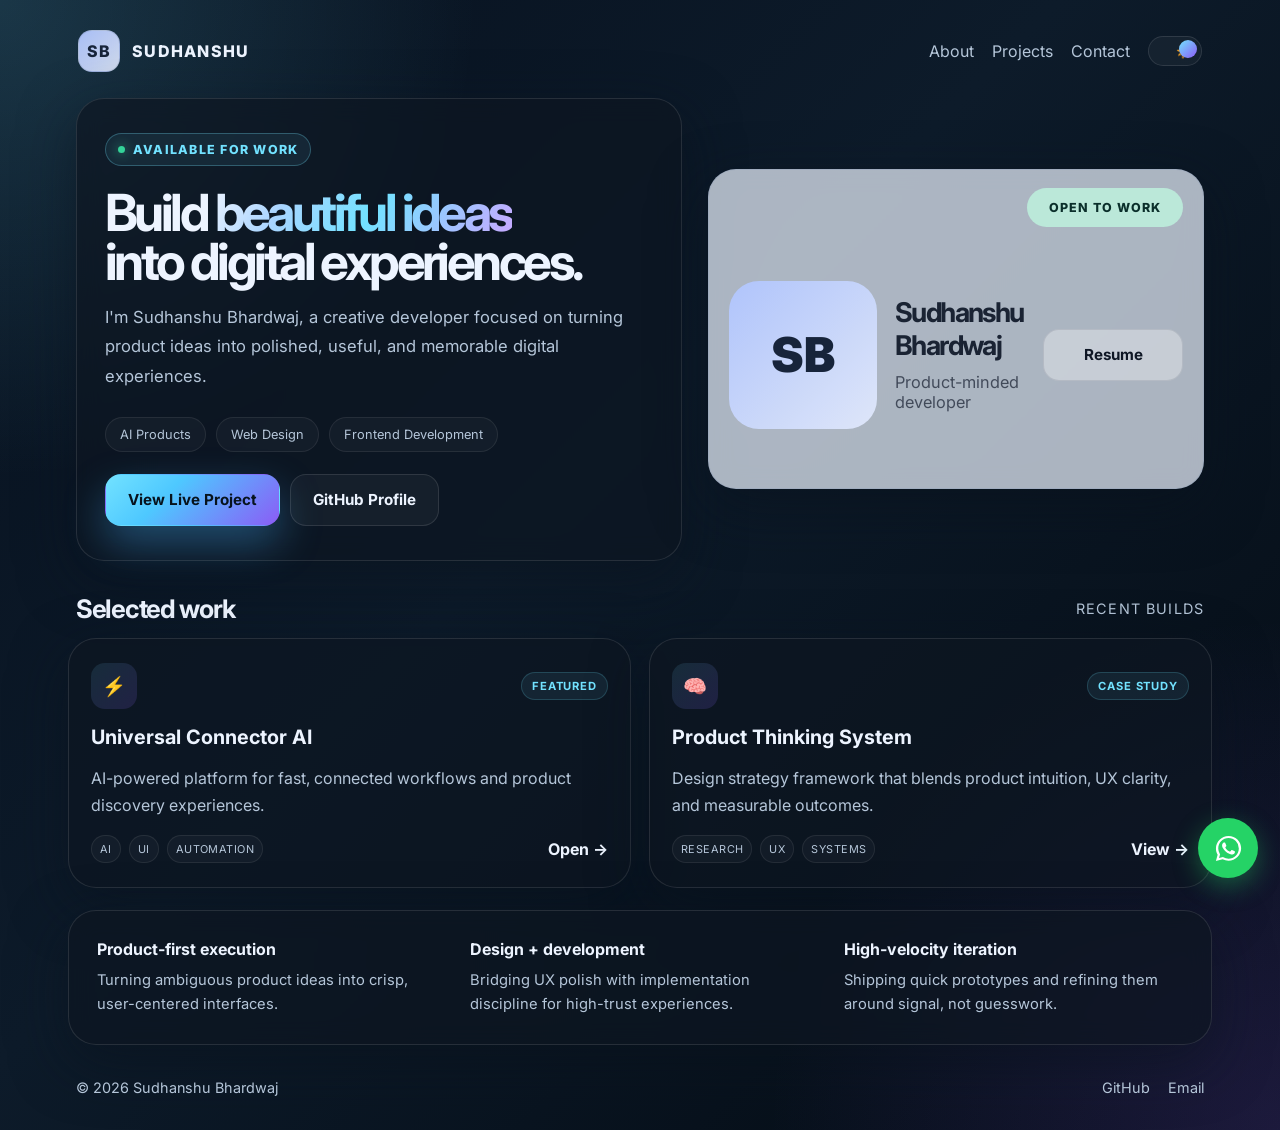
==== commit fa3c7aca: "Add floating WhatsApp chat button" ====
--- a/index.html
+++ b/index.html
@@ -43,35 +43,35 @@
         .page-shell { position: relative; z-index: 1; width: min(1160px,calc(100% - 28px)); margin: auto; padding: 22px 8px 28px; }
         .topbar { display:flex; justify-content:space-between; align-items:center; gap:16px; padding:8px 10px 18px; }
         .brand { display:inline-flex; align-items:center; gap:12px; color:var(--text); text-decoration:none; font-weight:800; letter-spacing:.08em; text-transform:uppercase; }
-        .brand-mark { width:42px; height:42px; display:grid; place-items:center; border-radius:14px; border:1px solid rgba(87,108,146,.22); background:linear-gradient(135deg,rgba(176,197,255,.95),rgba(228,236,255,.9)); box-shadow:inset 0 1px 0 rgba(255,255,255,.72),0 12px 28px rgba(86,118,176,.18); font-size:.82rem; font-weight:900; letter-spacing:-.12em; color:rgba(15,23,42,.9); }
+        .brand-mark { width:42px; height:42px; display:grid; place-items:center; border-radius:14px; border:1px solid rgba(87,108,146,.22); background:linear-gradient(135deg,rgba(176,197,255,.95),rgba(228,236,255,.9)); color:#17243a; }
         .nav-group,.nav-links { display:flex; align-items:center; gap:18px; }
         .nav-links a,.footer-links a { color:var(--muted); text-decoration:none; transition:color .2s ease; }
         .nav-links a:hover,.footer-links a:hover { color:var(--text); }
         .theme-toggle { width:54px; height:30px; border:1px solid var(--line); background:rgba(255,255,255,.04); border-radius:999px; position:relative; cursor:pointer; }
         .theme-toggle::before { content:"☀️"; position:absolute; top:50%; left:27px; transform:translateY(-50%); font-size:.8rem; }
-        .theme-toggle::after { content:""; position:absolute; top:3px; left:30px; width:18px; height:18px; border-radius:50%; background:linear-gradient(135deg,var(--primary),var(--secondary)); transition:left .25s ease; }
+        .theme-toggle::after { content:""; position:absolute; top:3px; left:30px; width:18px; height:18px; border-radius:50%; background:linear-gradient(135deg,var(--primary),var(--secondary)); transition:left .2s ease; }
         body.light-mode .theme-toggle::before { content:"🌙"; left:7px; }
         body.light-mode .theme-toggle::after { left:4px; }
         .hero { display:grid; grid-template-columns:1.1fr .9fr; gap:26px; align-items:center; padding:8px 8px 4px; }
         .hero-copy,.profile-card,.project-card,.feature-strip { background:var(--panel); border:1px solid var(--line); border-radius:28px; backdrop-filter:blur(12px); box-shadow:0 18px 55px var(--shadow); }
         .hero-copy { padding:34px 28px; min-height:320px; display:flex; flex-direction:column; justify-content:center; }
-        .eyebrow { display:inline-flex; align-items:center; gap:8px; width:fit-content; padding:8px 12px; border-radius:999px; border:1px solid rgba(114,226,255,.28); background:rgba(114,226,255,.08); color:var(--primary); font-size:.75rem; font-weight:700; letter-spacing:.08em; text-transform:uppercase; }
+        .eyebrow { display:inline-flex; align-items:center; gap:8px; width:fit-content; padding:8px 12px; border-radius:999px; border:1px solid rgba(114,226,255,.28); background:rgba(114,226,255,.08); color:var(--primary); font-size:.78rem; font-weight:800; letter-spacing:.1em; text-transform:uppercase; }
         .eyebrow::before { content:""; width:7px; height:7px; border-radius:50%; background:var(--accent); box-shadow:0 0 12px rgba(52,211,153,.85); }
         h1 { margin:22px 0 18px; font-size:clamp(2.6rem,4vw,4.7rem); line-height:.95; letter-spacing:-.07em; }
         .gradient-text { background:linear-gradient(120deg,var(--text),#a9d4ff 24%,var(--primary) 52%,#c9a7ff); -webkit-background-clip:text; background-clip:text; color:transparent; }
         .subtext { max-width:560px; margin:0 0 26px; color:var(--muted); line-height:1.75; font-size:1.04rem; }
         .tag-row,.cta-row,.project-tags { display:flex; flex-wrap:wrap; gap:10px; }
         .tag-row { margin-bottom:22px; }
-        .tag,.project-tags span { display:inline-flex; align-items:center; border-radius:999px; padding:9px 14px; background:rgba(255,255,255,.03); border:1px solid rgba(255,255,255,.08); color:var(--muted); font-size:.82rem; }
-        .button { display:inline-flex; align-items:center; justify-content:center; min-height:52px; padding:0 22px; border:1px solid transparent; border-radius:16px; text-decoration:none; cursor:pointer; font-weight:700; transition:transform .2s ease,box-shadow .2s ease; }
+        .tag,.project-tags span { display:inline-flex; align-items:center; border-radius:999px; padding:9px 14px; background:rgba(255,255,255,.03); border:1px solid rgba(255,255,255,.08); color:var(--muted); font-size:.8rem; }
+        .button { display:inline-flex; align-items:center; justify-content:center; min-height:52px; padding:0 22px; border:1px solid transparent; border-radius:16px; text-decoration:none; cursor:pointer; font:700 .95rem Inter,sans-serif; transition:transform .2s ease; }
         .button:hover { transform:translateY(-2px); }
         .button.primary { color:var(--button-text); background:linear-gradient(135deg,var(--primary),#4ec8ff 36%,#8b5cf6); box-shadow:0 18px 40px rgba(72,180,255,.35); }
         .button.secondary { color:var(--text); background:rgba(255,255,255,.04); border-color:var(--line); }
-        .profile-card { position:relative; min-height:320px; padding:18px 20px 20px; display:flex; flex-direction:column; gap:14px; background:rgba(229,236,249,.74); border-color:rgba(134,154,182,.18); box-shadow:0 18px 55px rgba(16,24,39,.08); overflow:hidden; }
+        .profile-card { position:relative; min-height:320px; padding:18px 20px 20px; display:flex; flex-direction:column; gap:14px; background:rgba(229,236,249,.74); border-color:rgba(134,154,182,.3); }
         body.light-mode .profile-card { background:rgba(238,245,255,.82); border-color:rgba(15,23,42,.08); }
         .profile-badge { align-self:flex-end; padding:12px 22px; border-radius:999px; background:#bbe8d9; color:#0b2f2b; font-size:.78rem; font-weight:800; letter-spacing:.08em; text-transform:uppercase; }
         .profile-wrap { display:flex; align-items:center; justify-content:space-between; gap:18px; flex:1; }
-        .profile-monogram { width:148px; height:148px; flex:none; display:grid; place-items:center; border-radius:30px; background:linear-gradient(135deg,rgba(176,197,255,.95),rgba(228,236,255,.9)); border:1px solid rgba(100,121,156,.18); color:rgba(15,23,42,.9); font-size:4.35rem; font-weight:900; letter-spacing:-.14em; box-shadow:inset 0 1px 0 rgba(255,255,255,.72),0 14px 28px rgba(83,109,160,.14); }
+        .profile-monogram { width:148px; height:148px; flex:none; display:grid; place-items:center; border-radius:30px; background:linear-gradient(135deg,rgba(176,197,255,.95),rgba(228,236,255,.9)); color:#17243a; font-size:3rem; font-weight:900; }
         .profile-meta { display:flex; flex-direction:column; justify-content:center; gap:10px; flex:1; }
         .profile-meta strong { color:#1a2333; font-size:clamp(1.7rem,2vw,2.3rem); line-height:1.2; letter-spacing:-.06em; }
         .profile-meta span { color:rgba(26,35,51,.72); font-size:1.02rem; }
@@ -82,7 +82,7 @@
         .projects-grid { display:grid; grid-template-columns:repeat(2,minmax(0,1fr)); gap:18px; margin-top:8px; }
         .project-card { padding:24px 22px; display:flex; flex-direction:column; gap:16px; }
         .project-top,.project-meta { display:flex; justify-content:space-between; align-items:center; gap:14px; }
-        .project-icon { width:46px; height:46px; display:grid; place-items:center; border-radius:14px; font-size:1.2rem; background:linear-gradient(135deg,rgba(114,226,255,.11),rgba(139,92,246,.16)); border:1px solid rgba(255,255,255,.08); }
+        .project-icon { width:46px; height:46px; display:grid; place-items:center; border-radius:14px; font-size:1.2rem; background:linear-gradient(135deg,rgba(114,226,255,.11),rgba(139,92,246,.16)); }
         .project-badge { padding:6px 10px; border-radius:999px; background:rgba(114,226,255,.08); border:1px solid rgba(114,226,255,.18); color:var(--primary); font-size:.7rem; font-weight:700; letter-spacing:.08em; text-transform:uppercase; }
         .project-card h3 { margin:0; font-size:1.24rem; }
         .project-card p { margin:0; color:var(--muted); line-height:1.7; }
@@ -139,6 +139,10 @@
         </main>
         <footer id="contact"><span>© 2026 Sudhanshu Bhardwaj</span><div class="footer-links"><a href="https://github.com/Subi003" target="_blank" rel="noopener noreferrer">GitHub</a><a href="mailto:programmer.cs03@gmail.com">Email</a></div></footer>
     </div>
+    <a class="whatsapp-toggle" href="https://wa.me/917668690613" target="_blank" rel="noopener noreferrer" aria-label="Chat on WhatsApp">
+        <span class="whatsapp-toggle-label" aria-hidden="true">Chat with me</span>
+        <svg viewBox="0 0 32 32" role="img" aria-hidden="true"><path d="M16.04 3C8.87 3 3.04 8.78 3.04 15.9c0 2.27.6 4.49 1.74 6.43L3 29l6.88-1.79a13.1 13.1 0 0 0 6.15 1.53h.01c7.16 0 13-5.79 13-12.9 0-3.45-1.36-6.69-3.83-9.13A12.96 12.96 0 0 0 16.04 3Zm0 23.55h-.01c-1.88 0-3.72-.5-5.33-1.45l-.38-.23-4.08 1.06 1.09-3.96-.25-.4a10.63 10.63 0 0 1-1.64-5.67c0-5.86 4.77-10.63 10.62-10.63 2.83 0 5.49 1.1 7.49 3.11a10.54 10.54 0 0 1 3.1 7.52c0 5.86-4.76 10.65-10.61 10.65Zm5.83-7.98c-.32-.16-1.9-.94-2.2-1.05-.3-.1-.51-.16-.73.16-.22.33-.84 1.05-1.03 1.27-.19.22-.38.24-.7.08-.32-.16-1.36-.5-2.6-1.6-.96-.85-1.61-1.9-1.8-2.22-.19-.33-.02-.5.14-.66.15-.14.32-.38.49-.57.16-.19.22-.33.32-.55.11-.22.06-.41-.02-.57-.08-.16-.73-1.75-1-2.4-.26-.63-.53-.54-.73-.55l-.62-.01c-.22 0-.57.08-.87.41-.3.32-1.14 1.11-1.14 2.7s1.17 3.14 1.33 3.36c.16.22 2.3 3.5 5.57 4.9.78.34 1.39.54 1.87.69.79.25 1.51.21 2.08.13.63-.1 1.9-.78 2.17-1.54.27-.76.27-1.4.19-1.54-.08-.14-.3-.22-.62-.38Z"/></svg>
+    </a>
     <script>
         const toggle = document.getElementById('themeToggle');
         const body = document.body;
--- a/assets/polish.css
+++ b/assets/polish.css
@@ -0,0 +1,163 @@
+/* Portfolio motion polish: staggered entrance, responsive hover feedback, and reduced-motion support. */
+@keyframes portfolio-enter-up {
+    from {
+        opacity: 0;
+        transform: translate3d(0, 18px, 0);
+    }
+    to {
+        opacity: 1;
+        transform: translate3d(0, 0, 0);
+    }
+}
+
+@keyframes portfolio-enter-down {
+    from {
+        opacity: 0;
+        transform: translate3d(0, -12px, 0);
+    }
+    to {
+        opacity: 1;
+        transform: translate3d(0, 0, 0);
+    }
+}
+
+.page-shell .topbar {
+    animation: portfolio-enter-down 650ms cubic-bezier(.2, .75, .25, 1) both !important;
+}
+
+.page-shell .hero-copy {
+    animation: portfolio-enter-up 750ms 100ms cubic-bezier(.2, .75, .25, 1) both !important;
+}
+
+.page-shell .profile-card {
+    animation: portfolio-enter-up 750ms 180ms cubic-bezier(.2, .75, .25, 1) both !important;
+    transition: transform 220ms ease, box-shadow 220ms ease;
+}
+
+.page-shell .section-head,
+.page-shell .projects-grid,
+.page-shell .feature-strip,
+.page-shell footer {
+    animation: portfolio-enter-up 700ms 240ms cubic-bezier(.2, .75, .25, 1) both !important;
+}
+
+.page-shell .project-card {
+    transition: transform 220ms ease, border-color 220ms ease, box-shadow 220ms ease;
+}
+
+.page-shell .project-card:hover,
+.page-shell .profile-card:hover {
+    transform: translateY(-5px);
+    box-shadow: 0 24px 60px var(--shadow);
+}
+
+.page-shell .button {
+    transition: transform 180ms ease, box-shadow 180ms ease, background-color 180ms ease;
+}
+
+.page-shell .button:hover {
+    transform: translateY(-3px);
+}
+
+.page-shell .project-link {
+    transition: color 180ms ease, transform 180ms ease;
+}
+
+.page-shell .project-link:hover {
+    color: var(--primary);
+    transform: translateX(3px);
+}
+
+/* Floating WhatsApp contact toggle */
+.whatsapp-toggle {
+    position: fixed;
+    right: max(22px, env(safe-area-inset-right));
+    bottom: max(22px, env(safe-area-inset-bottom));
+    z-index: 20;
+    width: 60px;
+    height: 60px;
+    display: grid;
+    place-items: center;
+    border: 0;
+    border-radius: 50%;
+    color: #fff;
+    background: #25d366;
+    box-shadow: 0 8px 26px rgb(37 211 102 / 38%);
+    text-decoration: none;
+    transition: transform 180ms ease, box-shadow 180ms ease;
+}
+
+.whatsapp-toggle:hover {
+    transform: translateY(-4px) scale(1.04);
+    box-shadow: 0 12px 32px rgb(37 211 102 / 48%);
+}
+
+.whatsapp-toggle:focus-visible {
+    outline: 3px solid #fff;
+    outline-offset: 4px;
+}
+
+.whatsapp-toggle svg {
+    width: 31px;
+    height: 31px;
+    fill: currentColor;
+}
+
+.whatsapp-toggle-label {
+    position: absolute;
+    right: 70px;
+    padding: 8px 12px;
+    border-radius: 10px;
+    color: #fff;
+    background: #132234;
+    font: 600 13px/1.2 Inter, system-ui, sans-serif;
+    white-space: nowrap;
+    opacity: 0;
+    transform: translateX(5px);
+    pointer-events: none;
+    transition: opacity 180ms ease, transform 180ms ease;
+}
+
+.whatsapp-toggle:hover .whatsapp-toggle-label,
+.whatsapp-toggle:focus-visible .whatsapp-toggle-label {
+    opacity: 1;
+    transform: translateX(0);
+}
+
+@media (max-width: 480px) {
+    .whatsapp-toggle {
+        right: max(16px, env(safe-area-inset-right));
+        bottom: max(16px, env(safe-area-inset-bottom));
+        width: 56px;
+        height: 56px;
+    }
+}
+
+@media (prefers-reduced-motion: reduce) {
+    .page-shell .topbar,
+    .page-shell .hero-copy,
+    .page-shell .profile-card,
+    .page-shell .section-head,
+    .page-shell .projects-grid,
+    .page-shell .feature-strip,
+    .page-shell footer {
+        animation: none !important;
+    }
+
+    .page-shell *,
+    .page-shell *::before,
+    .page-shell *::after,
+    .whatsapp-toggle,
+    .whatsapp-toggle-label {
+        scroll-behavior: auto !important;
+        transition-duration: 0.01ms !important;
+    }
+
+    .page-shell .project-card:hover,
+    .page-shell .profile-card:hover,
+    .page-shell .button:hover,
+    .page-shell .project-link:hover,
+    .whatsapp-toggle:hover {
+        transform: none;
+    }
+}
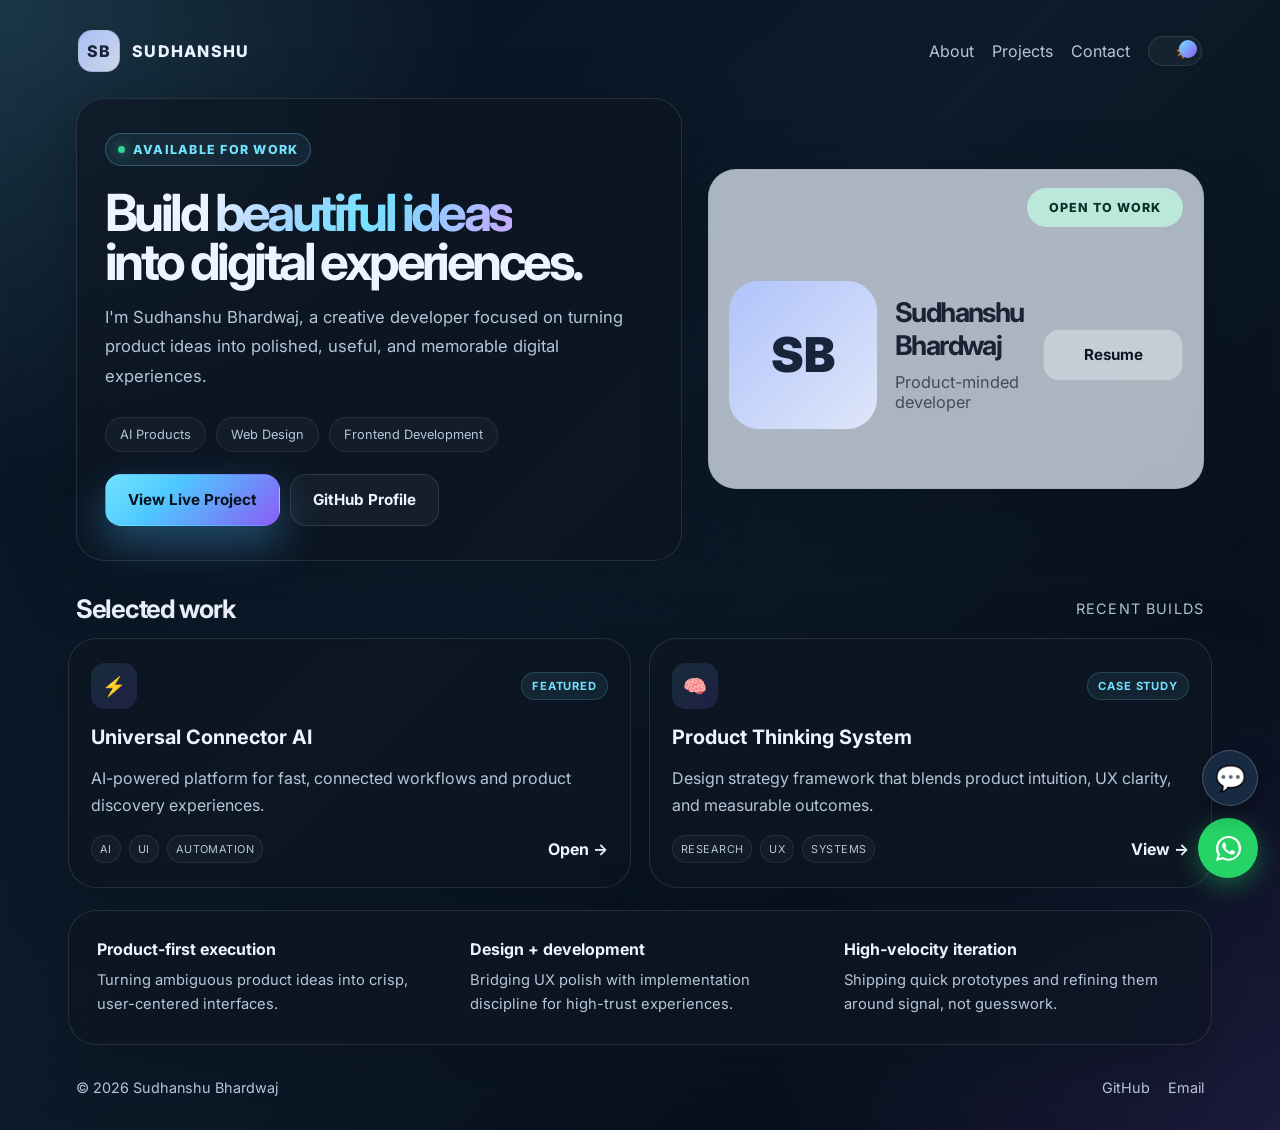
==== commit ae46fb54: "Add compact chat popup widget" ====
--- a/index.html
+++ b/index.html
@@ -11,47 +11,22 @@
     <link href="https://fonts.googleapis.com/css2?family=Inter:wght@400;500;600;700;800;900&display=swap" rel="stylesheet">
     <link rel="stylesheet" href="assets/polish.css">
     <style>
-        :root {
-            --bg: #07111f; --bg-soft: #0d1b2a; --panel: rgba(13,22,34,.7);
-            --line: rgba(255,255,255,.11); --text: #edf4ff; --muted: #b5c6d9;
-            --primary: #72e2ff; --secondary: #8b5cf6; --accent: #34d399;
-            --button-text: #07131d; --shadow: rgba(9,18,30,.55);
-        }
-        body.light-mode {
-            --bg: #edf4ff; --bg-soft: #dfeafe; --panel: rgba(255,255,255,.8);
-            --line: rgba(15,23,42,.1); --text: #101827; --muted: #4a5c72;
-            --primary: #0066ff; --secondary: #7c3aed; --accent: #0ea271;
-            --button-text: #f9fbff; --shadow: rgba(20,58,120,.12);
-        }
-        * { box-sizing: border-box; }
-        html { scroll-behavior: smooth; }
-        body {
-            margin: 0; min-height: 100vh; font-family: Inter, sans-serif; color: var(--text);
-            background: radial-gradient(circle at top left,rgba(114,226,255,.18),transparent 28%),
-                radial-gradient(circle at bottom right,rgba(139,92,246,.18),transparent 30%),
-                linear-gradient(135deg,var(--bg) 0%,var(--bg-soft) 44%,#040b13 100%);
-            transition: background .3s ease,color .3s ease; overflow-x: hidden;
-        }
-        body.light-mode { background: radial-gradient(circle at top left,rgba(37,99,235,.12),transparent 28%),
-            radial-gradient(circle at bottom right,rgba(109,40,217,.12),transparent 32%),
-            linear-gradient(135deg,var(--bg) 0%,var(--bg-soft) 52%,#dfeaf6 100%); }
-        @keyframes soft-reveal { from { opacity: 0; transform: translateY(10px); } to { opacity: 1; transform: translateY(0); } }
-        .topbar { animation: soft-reveal 700ms 60ms ease-out both; }
-        .hero-copy { animation: soft-reveal 800ms 120ms ease-out both; }
-        .profile-card { animation: soft-reveal 800ms 200ms ease-out both; }
-        .section-head,.projects-grid,.feature-strip,footer { animation: soft-reveal 800ms 280ms ease-out both; }
-        .page-shell { position: relative; z-index: 1; width: min(1160px,calc(100% - 28px)); margin: auto; padding: 22px 8px 28px; }
-        .topbar { display:flex; justify-content:space-between; align-items:center; gap:16px; padding:8px 10px 18px; }
+        :root { --bg:#07111f; --bg-soft:#0d1b2a; --panel:rgba(13,22,34,.7); --line:rgba(255,255,255,.11); --text:#edf4ff; --muted:#b5c6d9; --primary:#72e2ff; --secondary:#8b5cf6; --accent:#34d399; --button-text:#07131d; --shadow:rgba(9,18,30,.55); }
+        body.light-mode { --bg:#edf4ff; --bg-soft:#dfeafe; --panel:rgba(255,255,255,.8); --line:rgba(15,23,42,.1); --text:#101827; --muted:#4a5c72; --primary:#0066ff; --secondary:#7c3aed; --accent:#0ea271; --button-text:#f9fbff; --shadow:rgba(20,58,120,.12); }
+        * { box-sizing:border-box; } html { scroll-behavior:smooth; }
+        body { margin:0; min-height:100vh; font-family:Inter,sans-serif; color:var(--text); background:radial-gradient(circle at top left,rgba(114,226,255,.18),transparent 28%),radial-gradient(circle at bottom right,rgba(139,92,246,.18),transparent 30%),linear-gradient(135deg,var(--bg) 0%,var(--bg-soft) 44%,#040b13 100%); transition:background .3s ease,color .3s ease; overflow-x:hidden; }
+        body.light-mode { background:radial-gradient(circle at top left,rgba(37,99,235,.12),transparent 28%),radial-gradient(circle at bottom right,rgba(109,40,217,.12),transparent 32%),linear-gradient(135deg,var(--bg) 0%,var(--bg-soft) 52%,#dfeaf6 100%); }
+        @keyframes soft-reveal { from { opacity:0; transform:translateY(10px); } to { opacity:1; transform:translateY(0); } }
+        .topbar { animation:soft-reveal 700ms 60ms ease-out both; display:flex; justify-content:space-between; align-items:center; gap:16px; padding:8px 10px 18px; }
+        .hero-copy { animation:soft-reveal 800ms 120ms ease-out both; } .profile-card { animation:soft-reveal 800ms 200ms ease-out both; }
+        .section-head,.projects-grid,.feature-strip,footer { animation:soft-reveal 800ms 280ms ease-out both; }
+        .page-shell { position:relative; z-index:1; width:min(1160px,calc(100% - 28px)); margin:auto; padding:22px 8px 28px; }
         .brand { display:inline-flex; align-items:center; gap:12px; color:var(--text); text-decoration:none; font-weight:800; letter-spacing:.08em; text-transform:uppercase; }
         .brand-mark { width:42px; height:42px; display:grid; place-items:center; border-radius:14px; border:1px solid rgba(87,108,146,.22); background:linear-gradient(135deg,rgba(176,197,255,.95),rgba(228,236,255,.9)); color:#17243a; }
-        .nav-group,.nav-links { display:flex; align-items:center; gap:18px; }
-        .nav-links a,.footer-links a { color:var(--muted); text-decoration:none; transition:color .2s ease; }
-        .nav-links a:hover,.footer-links a:hover { color:var(--text); }
+        .nav-group,.nav-links { display:flex; align-items:center; gap:18px; } .nav-links a,.footer-links a { color:var(--muted); text-decoration:none; transition:color .2s ease; } .nav-links a:hover,.footer-links a:hover { color:var(--text); }
         .theme-toggle { width:54px; height:30px; border:1px solid var(--line); background:rgba(255,255,255,.04); border-radius:999px; position:relative; cursor:pointer; }
-        .theme-toggle::before { content:"☀️"; position:absolute; top:50%; left:27px; transform:translateY(-50%); font-size:.8rem; }
-        .theme-toggle::after { content:""; position:absolute; top:3px; left:30px; width:18px; height:18px; border-radius:50%; background:linear-gradient(135deg,var(--primary),var(--secondary)); transition:left .2s ease; }
-        body.light-mode .theme-toggle::before { content:"🌙"; left:7px; }
-        body.light-mode .theme-toggle::after { left:4px; }
+        .theme-toggle::before { content:"☀️"; position:absolute; top:50%; left:27px; transform:translateY(-50%); font-size:.8rem; } .theme-toggle::after { content:""; position:absolute; top:3px; left:30px; width:18px; height:18px; border-radius:50%; background:linear-gradient(135deg,var(--primary),var(--secondary)); transition:left .2s ease; }
+        body.light-mode .theme-toggle::before { content:"🌙"; left:7px; } body.light-mode .theme-toggle::after { left:4px; }
         .hero { display:grid; grid-template-columns:1.1fr .9fr; gap:26px; align-items:center; padding:8px 8px 4px; }
         .hero-copy,.profile-card,.project-card,.feature-strip { background:var(--panel); border:1px solid var(--line); border-radius:28px; backdrop-filter:blur(12px); box-shadow:0 18px 55px var(--shadow); }
         .hero-copy { padding:34px 28px; min-height:320px; display:flex; flex-direction:column; justify-content:center; }
@@ -60,105 +35,87 @@
         h1 { margin:22px 0 18px; font-size:clamp(2.6rem,4vw,4.7rem); line-height:.95; letter-spacing:-.07em; }
         .gradient-text { background:linear-gradient(120deg,var(--text),#a9d4ff 24%,var(--primary) 52%,#c9a7ff); -webkit-background-clip:text; background-clip:text; color:transparent; }
         .subtext { max-width:560px; margin:0 0 26px; color:var(--muted); line-height:1.75; font-size:1.04rem; }
-        .tag-row,.cta-row,.project-tags { display:flex; flex-wrap:wrap; gap:10px; }
-        .tag-row { margin-bottom:22px; }
+        .tag-row,.cta-row,.project-tags { display:flex; flex-wrap:wrap; gap:10px; } .tag-row { margin-bottom:22px; }
         .tag,.project-tags span { display:inline-flex; align-items:center; border-radius:999px; padding:9px 14px; background:rgba(255,255,255,.03); border:1px solid rgba(255,255,255,.08); color:var(--muted); font-size:.8rem; }
-        .button { display:inline-flex; align-items:center; justify-content:center; min-height:52px; padding:0 22px; border:1px solid transparent; border-radius:16px; text-decoration:none; cursor:pointer; font:700 .95rem Inter,sans-serif; transition:transform .2s ease; }
-        .button:hover { transform:translateY(-2px); }
-        .button.primary { color:var(--button-text); background:linear-gradient(135deg,var(--primary),#4ec8ff 36%,#8b5cf6); box-shadow:0 18px 40px rgba(72,180,255,.35); }
-        .button.secondary { color:var(--text); background:rgba(255,255,255,.04); border-color:var(--line); }
-        .profile-card { position:relative; min-height:320px; padding:18px 20px 20px; display:flex; flex-direction:column; gap:14px; background:rgba(229,236,249,.74); border-color:rgba(134,154,182,.3); }
-        body.light-mode .profile-card { background:rgba(238,245,255,.82); border-color:rgba(15,23,42,.08); }
+        .button { display:inline-flex; align-items:center; justify-content:center; min-height:52px; padding:0 22px; border:1px solid transparent; border-radius:16px; text-decoration:none; cursor:pointer; font:700 .95rem Inter,sans-serif; transition:transform .2s ease; } .button:hover { transform:translateY(-2px); }
+        .button.primary { color:var(--button-text); background:linear-gradient(135deg,var(--primary),#4ec8ff 36%,#8b5cf6); box-shadow:0 18px 40px rgba(72,180,255,.35); } .button.secondary { color:var(--text); background:rgba(255,255,255,.04); border-color:var(--line); }
+        .profile-card { position:relative; min-height:320px; padding:18px 20px 20px; display:flex; flex-direction:column; gap:14px; background:rgba(229,236,249,.74); border-color:rgba(134,154,182,.3); } body.light-mode .profile-card { background:rgba(238,245,255,.82); border-color:rgba(15,23,42,.08); }
         .profile-badge { align-self:flex-end; padding:12px 22px; border-radius:999px; background:#bbe8d9; color:#0b2f2b; font-size:.78rem; font-weight:800; letter-spacing:.08em; text-transform:uppercase; }
-        .profile-wrap { display:flex; align-items:center; justify-content:space-between; gap:18px; flex:1; }
-        .profile-monogram { width:148px; height:148px; flex:none; display:grid; place-items:center; border-radius:30px; background:linear-gradient(135deg,rgba(176,197,255,.95),rgba(228,236,255,.9)); color:#17243a; font-size:3rem; font-weight:900; }
-        .profile-meta { display:flex; flex-direction:column; justify-content:center; gap:10px; flex:1; }
-        .profile-meta strong { color:#1a2333; font-size:clamp(1.7rem,2vw,2.3rem); line-height:1.2; letter-spacing:-.06em; }
-        .profile-meta span { color:rgba(26,35,51,.72); font-size:1.02rem; }
+        .profile-wrap { display:flex; align-items:center; justify-content:space-between; gap:18px; flex:1; } .profile-monogram { width:148px; height:148px; flex:none; display:grid; place-items:center; border-radius:30px; background:linear-gradient(135deg,rgba(176,197,255,.95),rgba(228,236,255,.9)); color:#17243a; font-size:3rem; font-weight:900; }
+        .profile-meta { display:flex; flex-direction:column; justify-content:center; gap:10px; flex:1; } .profile-meta strong { color:#1a2333; font-size:clamp(1.7rem,2vw,2.3rem); line-height:1.2; letter-spacing:-.06em; } .profile-meta span { color:rgba(26,35,51,.72); font-size:1.02rem; }
         .profile-card .button.secondary { min-width:140px; margin-left:auto; background:rgba(255,255,255,.34); border-color:rgba(15,23,42,.1); color:#0f1725; }
-        .section-head { display:flex; justify-content:space-between; align-items:center; gap:12px; margin:28px 8px 14px; }
-        .section-head h2 { margin:0; font-size:clamp(1.5rem,2vw,2.2rem); letter-spacing:-.05em; }
-        .section-head span { color:var(--muted); font-size:.9rem; text-transform:uppercase; letter-spacing:.08em; }
-        .projects-grid { display:grid; grid-template-columns:repeat(2,minmax(0,1fr)); gap:18px; margin-top:8px; }
-        .project-card { padding:24px 22px; display:flex; flex-direction:column; gap:16px; }
-        .project-top,.project-meta { display:flex; justify-content:space-between; align-items:center; gap:14px; }
-        .project-icon { width:46px; height:46px; display:grid; place-items:center; border-radius:14px; font-size:1.2rem; background:linear-gradient(135deg,rgba(114,226,255,.11),rgba(139,92,246,.16)); }
+        .section-head { display:flex; justify-content:space-between; align-items:center; gap:12px; margin:28px 8px 14px; } .section-head h2 { margin:0; font-size:clamp(1.5rem,2vw,2.2rem); letter-spacing:-.05em; } .section-head span { color:var(--muted); font-size:.9rem; text-transform:uppercase; letter-spacing:.08em; }
+        .projects-grid { display:grid; grid-template-columns:repeat(2,minmax(0,1fr)); gap:18px; margin-top:8px; } .project-card { padding:24px 22px; display:flex; flex-direction:column; gap:16px; }
+        .project-top,.project-meta { display:flex; justify-content:space-between; align-items:center; gap:14px; } .project-icon { width:46px; height:46px; display:grid; place-items:center; border-radius:14px; font-size:1.2rem; background:linear-gradient(135deg,rgba(114,226,255,.11),rgba(139,92,246,.16)); }
         .project-badge { padding:6px 10px; border-radius:999px; background:rgba(114,226,255,.08); border:1px solid rgba(114,226,255,.18); color:var(--primary); font-size:.7rem; font-weight:700; letter-spacing:.08em; text-transform:uppercase; }
-        .project-card h3 { margin:0; font-size:1.24rem; }
-        .project-card p { margin:0; color:var(--muted); line-height:1.7; }
-        .project-meta { margin-top:auto; }
-        .project-tags { gap:8px; }
-        .project-tags span { padding:6px 8px; font-size:.68rem; letter-spacing:.04em; text-transform:uppercase; }
-        .project-link { color:var(--text); text-decoration:none; font-weight:700; }
-        .feature-strip { margin-top:22px; padding:18px 20px; display:grid; grid-template-columns:repeat(3,minmax(0,1fr)); gap:18px; }
-        .feature-item { padding:10px 8px; display:flex; flex-direction:column; gap:10px; }
-        .feature-item strong { font-size:1rem; }
-        .feature-item span { color:var(--muted); font-size:.92rem; line-height:1.6; }
-        footer { padding:34px 8px 6px; display:flex; justify-content:space-between; align-items:center; gap:12px; color:var(--muted); font-size:.9rem; }
-        .footer-links { display:flex; align-items:center; gap:18px; flex-wrap:wrap; }
+        .project-card h3 { margin:0; font-size:1.24rem; } .project-card p { margin:0; color:var(--muted); line-height:1.7; } .project-meta { margin-top:auto; } .project-tags { gap:8px; } .project-tags span { padding:6px 8px; font-size:.68rem; letter-spacing:.04em; text-transform:uppercase; } .project-link { color:var(--text); text-decoration:none; font-weight:700; }
+        .feature-strip { margin-top:22px; padding:18px 20px; display:grid; grid-template-columns:repeat(3,minmax(0,1fr)); gap:18px; } .feature-item { padding:10px 8px; display:flex; flex-direction:column; gap:10px; } .feature-item strong { font-size:1rem; } .feature-item span { color:var(--muted); font-size:.92rem; line-height:1.6; }
+        footer { padding:34px 8px 6px; display:flex; justify-content:space-between; align-items:center; gap:12px; color:var(--muted); font-size:.9rem; } .footer-links { display:flex; align-items:center; gap:18px; flex-wrap:wrap; }
         @media(max-width:900px) { .hero { grid-template-columns:1fr; } .profile-card { min-height:0; } }
         @media(max-width:640px) { .page-shell { width:min(calc(100% - 18px),1160px); } .topbar { flex-direction:column; align-items:flex-start; } .nav-group { width:100%; justify-content:space-between; } .hero-copy { padding:28px 22px; } .cta-row { flex-direction:column; } .cta-row .button { width:100%; } .profile-wrap { flex-direction:column; align-items:flex-start; } .profile-monogram { width:100%; max-width:160px; } .profile-card .button.secondary { margin-left:0; } .section-head { flex-direction:column; align-items:flex-start; } .feature-strip { grid-template-columns:1fr; } }
+        /* Compact contact popup launcher and panel */
+        .chat-widget { position:fixed; right:max(22px,env(safe-area-inset-right)); bottom:max(94px,calc(env(safe-area-inset-bottom) + 72px)); z-index:21; font-family:Inter,sans-serif; }
+        .chat-widget-toggle { width:56px; height:56px; display:grid; place-items:center; border:1px solid rgba(255,255,255,.2); border-radius:50%; color:#fff; background:#172a42; box-shadow:0 8px 26px rgba(0,0,0,.3); cursor:pointer; font-size:25px; transition:transform 180ms ease,background 180ms ease; }
+        .chat-widget-toggle:hover { transform:translateY(-3px); background:#203b5b; }
+        .chat-widget-toggle:focus-visible,.chat-widget input:focus-visible,.chat-widget button:focus-visible { outline:3px solid #72e2ff; outline-offset:3px; }
+        .chat-widget-panel { position:absolute; right:0; bottom:68px; width:min(340px,calc(100vw - 32px)); padding:18px; border:1px solid var(--line); border-radius:18px; color:var(--text); background:var(--bg-soft); box-shadow:0 18px 55px rgba(0,0,0,.35); opacity:0; visibility:hidden; transform:translateY(8px) scale(.98); transform-origin:bottom right; transition:opacity 180ms ease,transform 180ms ease,visibility 180ms ease; }
+        .chat-widget.is-open .chat-widget-panel { opacity:1; visibility:visible; transform:translateY(0) scale(1); }
+        .chat-widget-header { display:flex; justify-content:space-between; align-items:center; gap:12px; margin-bottom:12px; }
+        .chat-widget-header strong { font-size:1rem; } .chat-widget-close { border:0; color:var(--muted); background:transparent; font-size:1.4rem; cursor:pointer; }
+        .chat-widget-message { margin:0 0 14px; padding:12px; border-radius:12px; color:var(--text); background:rgba(255,255,255,.07); font-size:.9rem; line-height:1.5; }
+        .chat-widget-form { display:flex; gap:8px; } .chat-widget-input { min-width:0; flex:1; padding:11px 12px; border:1px solid var(--line); border-radius:10px; color:var(--text); background:rgba(255,255,255,.05); font:inherit; }
+        .chat-widget-send { padding:0 14px; border:0; border-radius:10px; color:#062313; background:#25d366; font:700 .9rem Inter,sans-serif; cursor:pointer; }
+        @media(max-width:480px) { .chat-widget { right:max(16px,env(safe-area-inset-right)); bottom:max(82px,calc(env(safe-area-inset-bottom) + 66px)); } }
+        @media(prefers-reduced-motion:reduce) { *,*::before,*::after { scroll-behavior:auto !important; transition-duration:.01ms !important; animation-duration:.01ms !important; } }
     </style>
 </head>
 <body>
     <div class="page-shell">
         <header class="topbar">
             <a href="#" class="brand" aria-label="Sudhanshu Bhardwaj home"><span class="brand-mark">SB</span><span>Sudhanshu</span></a>
-            <div class="nav-group">
-                <nav class="nav-links" aria-label="Main navigation"><a href="#about">About</a><a href="#projects">Projects</a><a href="#contact">Contact</a></nav>
-                <button class="theme-toggle" id="themeToggle" type="button" aria-label="Toggle light mode" aria-pressed="false"></button>
-            </div>
+            <div class="nav-group"><nav class="nav-links" aria-label="Main navigation"><a href="#about">About</a><a href="#projects">Projects</a><a href="#contact">Contact</a></nav><button class="theme-toggle" id="themeToggle" type="button" aria-label="Toggle light mode" aria-pressed="false"></button></div>
         </header>
         <main>
             <section class="hero" id="about">
-                <div class="hero-copy">
-                    <div class="eyebrow">Available for work</div>
-                    <h1>Build <span class="gradient-text">beautiful ideas</span><br>into digital experiences.</h1>
-                    <p class="subtext">I'm Sudhanshu Bhardwaj, a creative developer focused on turning product ideas into polished, useful, and memorable digital experiences.</p>
-                    <div class="tag-row" aria-label="Skills and interests"><span class="tag">AI Products</span><span class="tag">Web Design</span><span class="tag">Frontend Development</span></div>
-                    <div class="cta-row"><a class="button primary" href="https://universal-connector-ai.streamlit.app/" target="_blank" rel="noopener noreferrer">View Live Project</a><a class="button secondary" href="https://github.com/Subi003/" target="_blank" rel="noopener noreferrer">GitHub Profile</a></div>
-                </div>
-                <aside class="info-panel" aria-label="Profile overview">
-                    <div class="profile-card"><div class="profile-badge">Open to work</div><div class="profile-wrap">
-                        <div class="profile-monogram" aria-label="Profile initials">SB</div>
-                        <div class="profile-meta"><strong>Sudhanshu Bhardwaj</strong><span>Product-minded developer</span></div>
-                        <a href="Sudhanshu_Bhardwaj_Resume.pdf" class="button secondary" download>Resume</a>
-                    </div></div>
-                </aside>
+                <div class="hero-copy"><div class="eyebrow">Available for work</div><h1>Build <span class="gradient-text">beautiful ideas</span><br>into digital experiences.</h1><p class="subtext">I'm Sudhanshu Bhardwaj, a creative developer focused on turning product ideas into polished, useful, and memorable digital experiences.</p><div class="tag-row" aria-label="Skills and interests"><span class="tag">AI Products</span><span class="tag">Web Design</span><span class="tag">Frontend Development</span></div><div class="cta-row"><a class="button primary" href="https://universal-connector-ai.streamlit.app/" target="_blank" rel="noopener noreferrer">View Live Project</a><a class="button secondary" href="https://github.com/Subi003/" target="_blank" rel="noopener noreferrer">GitHub Profile</a></div></div>
+                <aside class="info-panel" aria-label="Profile overview"><div class="profile-card"><div class="profile-badge">Open to work</div><div class="profile-wrap"><div class="profile-monogram" aria-label="Profile initials">SB</div><div class="profile-meta"><strong>Sudhanshu Bhardwaj</strong><span>Product-minded developer</span></div><a href="Sudhanshu_Bhardwaj_Resume.pdf" class="button secondary" download>Resume</a></div></div></aside>
             </section>
             <div class="section-head" id="projects"><h2>Selected work</h2><span>Recent builds</span></div>
             <section class="projects-grid" aria-label="Project cards">
                 <article class="project-card"><div class="project-top"><div class="project-icon" aria-hidden="true">⚡</div><span class="project-badge">Featured</span></div><h3>Universal Connector AI</h3><p>AI-powered platform for fast, connected workflows and product discovery experiences.</p><div class="project-meta"><div class="project-tags"><span>AI</span><span>UI</span><span>Automation</span></div><a class="project-link" href="https://universal-connector-ai.streamlit.app/" target="_blank" rel="noopener noreferrer">Open →</a></div></article>
                 <article class="project-card"><div class="project-top"><div class="project-icon" aria-hidden="true">🧠</div><span class="project-badge">Case Study</span></div><h3>Product Thinking System</h3><p>Design strategy framework that blends product intuition, UX clarity, and measurable outcomes.</p><div class="project-meta"><div class="project-tags"><span>Research</span><span>UX</span><span>Systems</span></div><a class="project-link" href="https://github.com/Subi003" target="_blank" rel="noopener noreferrer" aria-label="Product thinking system details">View →</a></div></article>
             </section>
-            <section class="feature-strip" aria-label="Core strengths">
-                <div class="feature-item"><strong>Product-first execution</strong><span>Turning ambiguous product ideas into crisp, user-centered interfaces.</span></div>
-                <div class="feature-item"><strong>Design + development</strong><span>Bridging UX polish with implementation discipline for high-trust experiences.</span></div>
-                <div class="feature-item"><strong>High-velocity iteration</strong><span>Shipping quick prototypes and refining them around signal, not guesswork.</span></div>
-            </section>
+            <section class="feature-strip" aria-label="Core strengths"><div class="feature-item"><strong>Product-first execution</strong><span>Turning ambiguous product ideas into crisp, user-centered interfaces.</span></div><div class="feature-item"><strong>Design + development</strong><span>Bridging UX polish with implementation discipline for high-trust experiences.</span></div><div class="feature-item"><strong>High-velocity iteration</strong><span>Shipping quick prototypes and refining them around signal, not guesswork.</span></div></section>
         </main>
         <footer id="contact"><span>© 2026 Sudhanshu Bhardwaj</span><div class="footer-links"><a href="https://github.com/Subi003" target="_blank" rel="noopener noreferrer">GitHub</a><a href="mailto:programmer.cs03@gmail.com">Email</a></div></footer>
     </div>
-    <a class="whatsapp-toggle" href="https://wa.me/917668690613" target="_blank" rel="noopener noreferrer" aria-label="Chat on WhatsApp">
-        <span class="whatsapp-toggle-label" aria-hidden="true">Chat with me</span>
-        <svg viewBox="0 0 32 32" role="img" aria-hidden="true"><path d="M16.04 3C8.87 3 3.04 8.78 3.04 15.9c0 2.27.6 4.49 1.74 6.43L3 29l6.88-1.79a13.1 13.1 0 0 0 6.15 1.53h.01c7.16 0 13-5.79 13-12.9 0-3.45-1.36-6.69-3.83-9.13A12.96 12.96 0 0 0 16.04 3Zm0 23.55h-.01c-1.88 0-3.72-.5-5.33-1.45l-.38-.23-4.08 1.06 1.09-3.96-.25-.4a10.63 10.63 0 0 1-1.64-5.67c0-5.86 4.77-10.63 10.62-10.63 2.83 0 5.49 1.1 7.49 3.11a10.54 10.54 0 0 1 3.1 7.52c0 5.86-4.76 10.65-10.61 10.65Zm5.83-7.98c-.32-.16-1.9-.94-2.2-1.05-.3-.1-.51-.16-.73.16-.22.33-.84 1.05-1.03 1.27-.19.22-.38.24-.7.08-.32-.16-1.36-.5-2.6-1.6-.96-.85-1.61-1.9-1.8-2.22-.19-.33-.02-.5.14-.66.15-.14.32-.38.49-.57.16-.19.22-.33.32-.55.11-.22.06-.41-.02-.57-.08-.16-.73-1.75-1-2.4-.26-.63-.53-.54-.73-.55l-.62-.01c-.22 0-.57.08-.87.41-.3.32-1.14 1.11-1.14 2.7s1.17 3.14 1.33 3.36c.16.22 2.3 3.5 5.57 4.9.78.34 1.39.54 1.87.69.79.25 1.51.21 2.08.13.63-.1 1.9-.78 2.17-1.54.27-.76.27-1.4.19-1.54-.08-.14-.3-.22-.62-.38Z"/></svg>
-    </a>
+    <div class="chat-widget" id="chatWidget">
+        <section class="chat-widget-panel" id="chatPanel" role="dialog" aria-labelledby="chatTitle" aria-hidden="true">
+            <div class="chat-widget-header"><strong id="chatTitle">Chat with Sudhanshu</strong><button class="chat-widget-close" id="chatClose" type="button" aria-label="Close chat">&times;</button></div>
+            <p class="chat-widget-message">Hi there! Send me a message on WhatsApp and I’ll get back to you.</p>
+            <form class="chat-widget-form" id="chatForm"><label class="sr-only" for="chatMessage">Your message</label><input class="chat-widget-input" id="chatMessage" name="message" type="text" placeholder="Type your message..." autocomplete="off" required><button class="chat-widget-send" type="submit">Send</button></form>
+        </section>
+        <button class="chat-widget-toggle" id="chatToggle" type="button" aria-label="Open chat" aria-expanded="false" aria-controls="chatPanel">💬</button>
+    </div>
+    <a class="whatsapp-toggle" href="https://wa.me/917668690613" target="_blank" rel="noopener noreferrer" aria-label="Chat on WhatsApp"><span class="whatsapp-toggle-label" aria-hidden="true">Chat with me</span><svg viewBox="0 0 32 32" role="img" aria-hidden="true"><path d="M16.04 3C8.87 3 3.04 8.78 3.04 15.9c0 2.27.6 4.49 1.74 6.43L3 29l6.88-1.79a13.1 13.1 0 0 0 6.15 1.53h.01c7.16 0 13-5.79 13-12.9 0-3.45-1.36-6.69-3.83-9.13A12.96 12.96 0 0 0 16.04 3Zm0 23.55h-.01c-1.88 0-3.72-.5-5.33-1.45l-.38-.23-4.08 1.06 1.09-3.96-.25-.4a10.63 10.63 0 0 1-1.64-5.67c0-5.86 4.77-10.63 10.62-10.63 2.83 0 5.49 1.1 7.49 3.11a10.54 10.54 0 0 1 3.1 7.52c0 5.86-4.76 10.65-10.61 10.65Zm5.83-7.98c-.32-.16-1.9-.94-2.2-1.05-.3-.1-.51-.16-.73.16-.22.33-.84 1.05-1.03 1.27-.19.22-.38.24-.7.08-.32-.16-1.36-.5-2.6-1.6-.96-.85-1.61-1.9-1.8-2.22-.19-.33-.02-.5.14-.66.15-.14.32-.38.49-.57.16-.19.22-.33.32-.55.11-.22.06-.41-.02-.57-.08-.16-.73-1.75-1-2.4-.26-.63-.53-.54-.73-.55l-.62-.01c-.22 0-.57.08-.87.41-.3.32-1.14 1.11-1.14 2.7s1.17 3.14 1.33 3.36c.16.22 2.3 3.5 5.57 4.9.78.34 1.39.54 1.87.69.79.25 1.51.21 2.08.13.63-.1 1.9-.78 2.17-1.54.27-.76.27-1.4.19-1.54-.08-.14-.3-.22-.62-.38Z"/></svg></a>
     <script>
-        const toggle = document.getElementById('themeToggle');
+        const themeToggle = document.getElementById('themeToggle');
         const body = document.body;
         try {
             const storedTheme = localStorage.getItem('theme');
             if (storedTheme === 'light') body.classList.add('light-mode');
-            toggle.setAttribute('aria-pressed', String(body.classList.contains('light-mode')));
-            toggle.addEventListener('click', () => {
-                body.classList.toggle('light-mode');
-                const isLight = body.classList.contains('light-mode');
-                toggle.setAttribute('aria-pressed', String(isLight));
-                localStorage.setItem('theme', isLight ? 'light' : 'dark');
-            });
-        } catch (error) {
-            toggle.addEventListener('click', () => body.classList.toggle('light-mode'));
-        }
+            themeToggle.setAttribute('aria-pressed', String(body.classList.contains('light-mode')));
+            themeToggle.addEventListener('click', () => { body.classList.toggle('light-mode'); const isLight = body.classList.contains('light-mode'); themeToggle.setAttribute('aria-pressed', String(isLight)); localStorage.setItem('theme', isLight ? 'light' : 'dark'); });
+        } catch (error) { themeToggle.addEventListener('click', () => body.classList.toggle('light-mode')); }
+        const chatWidget = document.getElementById('chatWidget');
+        const chatToggle = document.getElementById('chatToggle');
+        const chatPanel = document.getElementById('chatPanel');
+        const chatInput = document.getElementById('chatMessage');
+        function setChatOpen(isOpen) { chatWidget.classList.toggle('is-open', isOpen); chatToggle.setAttribute('aria-expanded', String(isOpen)); chatToggle.setAttribute('aria-label', isOpen ? 'Close chat' : 'Open chat'); chatPanel.setAttribute('aria-hidden', String(!isOpen)); if (isOpen) chatInput.focus(); }
+        chatToggle.addEventListener('click', () => setChatOpen(!chatWidget.classList.contains('is-open')));
+        document.getElementById('chatClose').addEventListener('click', () => { setChatOpen(false); chatToggle.focus(); });
+        document.getElementById('chatForm').addEventListener('submit', (event) => { event.preventDefault(); const message = chatInput.value.trim(); if (!message) return; window.open(`https://wa.me/917668690613?text=${encodeURIComponent(message)}`, '_blank', 'noopener,noreferrer'); });
+        document.addEventListener('keydown', (event) => { if (event.key === 'Escape' && chatWidget.classList.contains('is-open')) { setChatOpen(false); chatToggle.focus(); } });
     </script>
 </body>
 </html>
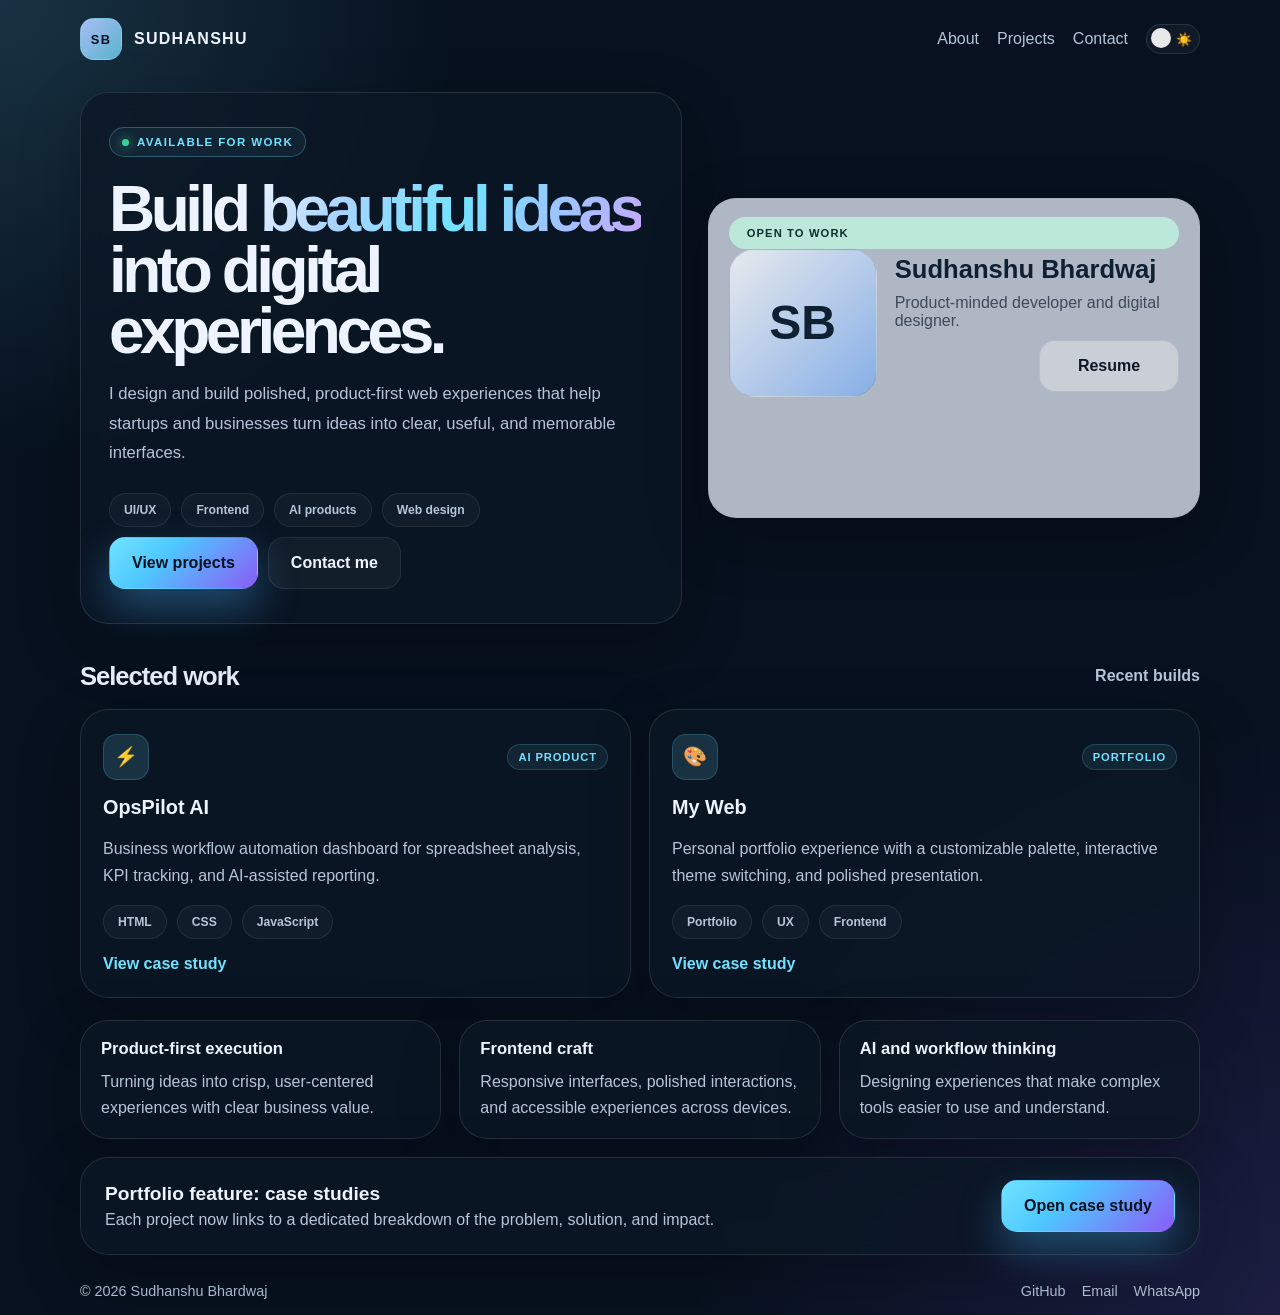
==== commit 07baa3c4: "Add the first portfolio feature: project case-study page and card links." ====
--- a/index.html
+++ b/index.html
@@ -1,121 +1,1019 @@
 <!DOCTYPE html>
 <html lang="en">
-<head>
-    <meta charset="UTF-8">
-    <meta name="viewport" content="width=device-width, initial-scale=1.0">
-    <meta name="theme-color" content="#07111f">
-    <meta name="description" content="Portfolio of Sudhanshu Bhardwaj, a creative developer building polished digital experiences.">
+  <head>
+    <meta charset="UTF-8" />
+    <meta name="viewport" content="width=device-width, initial-scale=1.0" />
+    <meta name="theme-color" content="#07111f" />
+    <meta
+      name="description"
+      content="Sudhanshu Bhardwaj portfolio. Explore projects, case studies, and contact details."
+    />
     <title>Sudhanshu Bhardwaj | Portfolio</title>
-    <link rel="preconnect" href="https://fonts.googleapis.com">
-    <link rel="preconnect" href="https://fonts.gstatic.com" crossorigin>
-    <link href="https://fonts.googleapis.com/css2?family=Inter:wght@400;500;600;700;800;900&display=swap" rel="stylesheet">
-    <link rel="stylesheet" href="assets/polish.css">
     <style>
-        :root { --bg:#07111f; --bg-soft:#0d1b2a; --panel:rgba(13,22,34,.7); --line:rgba(255,255,255,.11); --text:#edf4ff; --muted:#b5c6d9; --primary:#72e2ff; --secondary:#8b5cf6; --accent:#34d399; --button-text:#07131d; --shadow:rgba(9,18,30,.55); }
-        body.light-mode { --bg:#edf4ff; --bg-soft:#dfeafe; --panel:rgba(255,255,255,.8); --line:rgba(15,23,42,.1); --text:#101827; --muted:#4a5c72; --primary:#0066ff; --secondary:#7c3aed; --accent:#0ea271; --button-text:#f9fbff; --shadow:rgba(20,58,120,.12); }
-        * { box-sizing:border-box; } html { scroll-behavior:smooth; }
-        body { margin:0; min-height:100vh; font-family:Inter,sans-serif; color:var(--text); background:radial-gradient(circle at top left,rgba(114,226,255,.18),transparent 28%),radial-gradient(circle at bottom right,rgba(139,92,246,.18),transparent 30%),linear-gradient(135deg,var(--bg) 0%,var(--bg-soft) 44%,#040b13 100%); transition:background .3s ease,color .3s ease; overflow-x:hidden; }
-        body.light-mode { background:radial-gradient(circle at top left,rgba(37,99,235,.12),transparent 28%),radial-gradient(circle at bottom right,rgba(109,40,217,.12),transparent 32%),linear-gradient(135deg,var(--bg) 0%,var(--bg-soft) 52%,#dfeaf6 100%); }
-        @keyframes soft-reveal { from { opacity:0; transform:translateY(10px); } to { opacity:1; transform:translateY(0); } }
-        .topbar { animation:soft-reveal 700ms 60ms ease-out both; display:flex; justify-content:space-between; align-items:center; gap:16px; padding:8px 10px 18px; }
-        .hero-copy { animation:soft-reveal 800ms 120ms ease-out both; } .profile-card { animation:soft-reveal 800ms 200ms ease-out both; }
-        .section-head,.projects-grid,.feature-strip,footer { animation:soft-reveal 800ms 280ms ease-out both; }
-        .page-shell { position:relative; z-index:1; width:min(1160px,calc(100% - 28px)); margin:auto; padding:22px 8px 28px; }
-        .brand { display:inline-flex; align-items:center; gap:12px; color:var(--text); text-decoration:none; font-weight:800; letter-spacing:.08em; text-transform:uppercase; }
-        .brand-mark { width:42px; height:42px; display:grid; place-items:center; border-radius:14px; border:1px solid rgba(87,108,146,.22); background:linear-gradient(135deg,rgba(176,197,255,.95),rgba(228,236,255,.9)); color:#17243a; }
-        .nav-group,.nav-links { display:flex; align-items:center; gap:18px; } .nav-links a,.footer-links a { color:var(--muted); text-decoration:none; transition:color .2s ease; } .nav-links a:hover,.footer-links a:hover { color:var(--text); }
-        .theme-toggle { width:54px; height:30px; border:1px solid var(--line); background:rgba(255,255,255,.04); border-radius:999px; position:relative; cursor:pointer; }
-        .theme-toggle::before { content:"☀️"; position:absolute; top:50%; left:27px; transform:translateY(-50%); font-size:.8rem; } .theme-toggle::after { content:""; position:absolute; top:3px; left:30px; width:18px; height:18px; border-radius:50%; background:linear-gradient(135deg,var(--primary),var(--secondary)); transition:left .2s ease; }
-        body.light-mode .theme-toggle::before { content:"🌙"; left:7px; } body.light-mode .theme-toggle::after { left:4px; }
-        .hero { display:grid; grid-template-columns:1.1fr .9fr; gap:26px; align-items:center; padding:8px 8px 4px; }
-        .hero-copy,.profile-card,.project-card,.feature-strip { background:var(--panel); border:1px solid var(--line); border-radius:28px; backdrop-filter:blur(12px); box-shadow:0 18px 55px var(--shadow); }
-        .hero-copy { padding:34px 28px; min-height:320px; display:flex; flex-direction:column; justify-content:center; }
-        .eyebrow { display:inline-flex; align-items:center; gap:8px; width:fit-content; padding:8px 12px; border-radius:999px; border:1px solid rgba(114,226,255,.28); background:rgba(114,226,255,.08); color:var(--primary); font-size:.78rem; font-weight:800; letter-spacing:.1em; text-transform:uppercase; }
-        .eyebrow::before { content:""; width:7px; height:7px; border-radius:50%; background:var(--accent); box-shadow:0 0 12px rgba(52,211,153,.85); }
-        h1 { margin:22px 0 18px; font-size:clamp(2.6rem,4vw,4.7rem); line-height:.95; letter-spacing:-.07em; }
-        .gradient-text { background:linear-gradient(120deg,var(--text),#a9d4ff 24%,var(--primary) 52%,#c9a7ff); -webkit-background-clip:text; background-clip:text; color:transparent; }
-        .subtext { max-width:560px; margin:0 0 26px; color:var(--muted); line-height:1.75; font-size:1.04rem; }
-        .tag-row,.cta-row,.project-tags { display:flex; flex-wrap:wrap; gap:10px; } .tag-row { margin-bottom:22px; }
-        .tag,.project-tags span { display:inline-flex; align-items:center; border-radius:999px; padding:9px 14px; background:rgba(255,255,255,.03); border:1px solid rgba(255,255,255,.08); color:var(--muted); font-size:.8rem; }
-        .button { display:inline-flex; align-items:center; justify-content:center; min-height:52px; padding:0 22px; border:1px solid transparent; border-radius:16px; text-decoration:none; cursor:pointer; font:700 .95rem Inter,sans-serif; transition:transform .2s ease; } .button:hover { transform:translateY(-2px); }
-        .button.primary { color:var(--button-text); background:linear-gradient(135deg,var(--primary),#4ec8ff 36%,#8b5cf6); box-shadow:0 18px 40px rgba(72,180,255,.35); } .button.secondary { color:var(--text); background:rgba(255,255,255,.04); border-color:var(--line); }
-        .profile-card { position:relative; min-height:320px; padding:18px 20px 20px; display:flex; flex-direction:column; gap:14px; background:rgba(229,236,249,.74); border-color:rgba(134,154,182,.3); } body.light-mode .profile-card { background:rgba(238,245,255,.82); border-color:rgba(15,23,42,.08); }
-        .profile-badge { align-self:flex-end; padding:12px 22px; border-radius:999px; background:#bbe8d9; color:#0b2f2b; font-size:.78rem; font-weight:800; letter-spacing:.08em; text-transform:uppercase; }
-        .profile-wrap { display:flex; align-items:center; justify-content:space-between; gap:18px; flex:1; } .profile-monogram { width:148px; height:148px; flex:none; display:grid; place-items:center; border-radius:30px; background:linear-gradient(135deg,rgba(176,197,255,.95),rgba(228,236,255,.9)); color:#17243a; font-size:3rem; font-weight:900; }
-        .profile-meta { display:flex; flex-direction:column; justify-content:center; gap:10px; flex:1; } .profile-meta strong { color:#1a2333; font-size:clamp(1.7rem,2vw,2.3rem); line-height:1.2; letter-spacing:-.06em; } .profile-meta span { color:rgba(26,35,51,.72); font-size:1.02rem; }
-        .profile-card .button.secondary { min-width:140px; margin-left:auto; background:rgba(255,255,255,.34); border-color:rgba(15,23,42,.1); color:#0f1725; }
-        .section-head { display:flex; justify-content:space-between; align-items:center; gap:12px; margin:28px 8px 14px; } .section-head h2 { margin:0; font-size:clamp(1.5rem,2vw,2.2rem); letter-spacing:-.05em; } .section-head span { color:var(--muted); font-size:.9rem; text-transform:uppercase; letter-spacing:.08em; }
-        .projects-grid { display:grid; grid-template-columns:repeat(2,minmax(0,1fr)); gap:18px; margin-top:8px; } .project-card { padding:24px 22px; display:flex; flex-direction:column; gap:16px; }
-        .project-top,.project-meta { display:flex; justify-content:space-between; align-items:center; gap:14px; } .project-icon { width:46px; height:46px; display:grid; place-items:center; border-radius:14px; font-size:1.2rem; background:linear-gradient(135deg,rgba(114,226,255,.11),rgba(139,92,246,.16)); }
-        .project-badge { padding:6px 10px; border-radius:999px; background:rgba(114,226,255,.08); border:1px solid rgba(114,226,255,.18); color:var(--primary); font-size:.7rem; font-weight:700; letter-spacing:.08em; text-transform:uppercase; }
-        .project-card h3 { margin:0; font-size:1.24rem; } .project-card p { margin:0; color:var(--muted); line-height:1.7; } .project-meta { margin-top:auto; } .project-tags { gap:8px; } .project-tags span { padding:6px 8px; font-size:.68rem; letter-spacing:.04em; text-transform:uppercase; } .project-link { color:var(--text); text-decoration:none; font-weight:700; }
-        .feature-strip { margin-top:22px; padding:18px 20px; display:grid; grid-template-columns:repeat(3,minmax(0,1fr)); gap:18px; } .feature-item { padding:10px 8px; display:flex; flex-direction:column; gap:10px; } .feature-item strong { font-size:1rem; } .feature-item span { color:var(--muted); font-size:.92rem; line-height:1.6; }
-        footer { padding:34px 8px 6px; display:flex; justify-content:space-between; align-items:center; gap:12px; color:var(--muted); font-size:.9rem; } .footer-links { display:flex; align-items:center; gap:18px; flex-wrap:wrap; }
-        @media(max-width:900px) { .hero { grid-template-columns:1fr; } .profile-card { min-height:0; } }
-        @media(max-width:640px) { .page-shell { width:min(calc(100% - 18px),1160px); } .topbar { flex-direction:column; align-items:flex-start; } .nav-group { width:100%; justify-content:space-between; } .hero-copy { padding:28px 22px; } .cta-row { flex-direction:column; } .cta-row .button { width:100%; } .profile-wrap { flex-direction:column; align-items:flex-start; } .profile-monogram { width:100%; max-width:160px; } .profile-card .button.secondary { margin-left:0; } .section-head { flex-direction:column; align-items:flex-start; } .feature-strip { grid-template-columns:1fr; } }
-        /* Compact contact popup launcher and panel */
-        .chat-widget { position:fixed; right:max(22px,env(safe-area-inset-right)); bottom:max(94px,calc(env(safe-area-inset-bottom) + 72px)); z-index:21; font-family:Inter,sans-serif; }
-        .chat-widget-toggle { width:56px; height:56px; display:grid; place-items:center; border:1px solid rgba(255,255,255,.2); border-radius:50%; color:#fff; background:#172a42; box-shadow:0 8px 26px rgba(0,0,0,.3); cursor:pointer; font-size:25px; transition:transform 180ms ease,background 180ms ease; }
-        .chat-widget-toggle:hover { transform:translateY(-3px); background:#203b5b; }
-        .chat-widget-toggle:focus-visible,.chat-widget input:focus-visible,.chat-widget button:focus-visible { outline:3px solid #72e2ff; outline-offset:3px; }
-        .chat-widget-panel { position:absolute; right:0; bottom:68px; width:min(340px,calc(100vw - 32px)); padding:18px; border:1px solid var(--line); border-radius:18px; color:var(--text); background:var(--bg-soft); box-shadow:0 18px 55px rgba(0,0,0,.35); opacity:0; visibility:hidden; transform:translateY(8px) scale(.98); transform-origin:bottom right; transition:opacity 180ms ease,transform 180ms ease,visibility 180ms ease; }
-        .chat-widget.is-open .chat-widget-panel { opacity:1; visibility:visible; transform:translateY(0) scale(1); }
-        .chat-widget-header { display:flex; justify-content:space-between; align-items:center; gap:12px; margin-bottom:12px; }
-        .chat-widget-header strong { font-size:1rem; } .chat-widget-close { border:0; color:var(--muted); background:transparent; font-size:1.4rem; cursor:pointer; }
-        .chat-widget-message { margin:0 0 14px; padding:12px; border-radius:12px; color:var(--text); background:rgba(255,255,255,.07); font-size:.9rem; line-height:1.5; }
-        .chat-widget-form { display:flex; gap:8px; } .chat-widget-input { min-width:0; flex:1; padding:11px 12px; border:1px solid var(--line); border-radius:10px; color:var(--text); background:rgba(255,255,255,.05); font:inherit; }
-        .chat-widget-send { padding:0 14px; border:0; border-radius:10px; color:#062313; background:#25d366; font:700 .9rem Inter,sans-serif; cursor:pointer; }
-        @media(max-width:480px) { .chat-widget { right:max(16px,env(safe-area-inset-right)); bottom:max(82px,calc(env(safe-area-inset-bottom) + 66px)); } }
-        @media(prefers-reduced-motion:reduce) { *,*::before,*::after { scroll-behavior:auto !important; transition-duration:.01ms !important; animation-duration:.01ms !important; } }
+      :root {
+        --bg: #07111f;
+        --bg-elevated: rgba(13, 27, 42, 0.88);
+        --panel: rgba(12, 24, 38, 0.78);
+        --panel-soft: rgba(255, 255, 255, 0.04);
+        --line: rgba(255, 255, 255, 0.11);
+        --text: #edf4ff;
+        --muted: #b5c6d9;
+        --primary: #72e2ff;
+        --secondary: #8b5cf6;
+        --accent: #34d399;
+        --shadow: 0 20px 60px rgba(0, 0, 0, 0.25);
+      }
+
+      * { box-sizing: border-box; }
+
+      html { scroll-behavior: smooth; }
+
+      body {
+        margin: 0;
+        min-height: 100vh;
+        background:
+          radial-gradient(circle at top left, rgba(114, 226, 255, 0.16), transparent 25%),
+          radial-gradient(circle at bottom right, rgba(139, 92, 246, 0.16), transparent 32%),
+          var(--bg);
+        color: var(--text);
+        font-family: Inter, "Segoe UI", sans-serif;
+      }
+
+      body.light-mode {
+        --bg: #edf4ff;
+        --bg-elevated: rgba(255, 255, 255, 0.8);
+        --panel: rgba(255, 255, 255, 0.8);
+        --panel-soft: rgba(15, 23, 42, 0.036);
+        --line: rgba(15, 23, 42, 0.08);
+        --text: #101827;
+        --muted: #4a5c72;
+        --primary: #0066ff;
+        --secondary: #7c3aed;
+        --accent: #0ea5a4;
+      }
+
+      a { color: inherit; }
+
+      .container {
+        width: min(1120px, calc(100% - 28px));
+        margin: 0 auto;
+      }
+
+      .topbar {
+        display: flex;
+        align-items: center;
+        justify-content: space-between;
+        gap: 18px;
+        padding: 18px 0 12px;
+      }
+
+      .brand {
+        display: inline-flex;
+        align-items: center;
+        gap: 12px;
+        color: var(--text);
+        text-decoration: none;
+        font-weight: 800;
+        letter-spacing: 0.08em;
+        text-transform: uppercase;
+      }
+
+      .brand-mark {
+        display: grid;
+        place-items: center;
+        width: 42px;
+        height: 42px;
+        border: 1px solid var(--line);
+        border-radius: 14px;
+        background: linear-gradient(135deg, rgba(176, 197, 255, 0.95), rgba(114, 226, 255, 0.75));
+        color: #07111f;
+        font-size: 0.8rem;
+      }
+
+      .nav-group {
+        display: flex;
+        align-items: center;
+        gap: 18px;
+      }
+
+      .nav-links {
+        display: flex;
+        align-items: center;
+        gap: 18px;
+      }
+
+      .nav-links a, .footer-links a {
+        color: var(--muted);
+        text-decoration: none;
+        transition: color 0.2s ease;
+      }
+
+      .nav-links a:hover, .footer-links a:hover {
+        color: var(--text);
+      }
+
+      .theme-toggle {
+        position: relative;
+        width: 54px;
+        height: 30px;
+        border: 1px solid var(--line);
+        border-radius: 999px;
+        background: rgba(255, 255, 255, 0.04);
+        cursor: pointer;
+      }
+
+      .theme-toggle::before {
+        content: "☀️";
+        position: absolute;
+        right: 7px;
+        top: 50%;
+        transform: translateY(-50%);
+        font-size: 0.8rem;
+      }
+
+      .theme-toggle::after {
+        content: "";
+        position: absolute;
+        top: 3px;
+        left: 4px;
+        width: 20px;
+        height: 20px;
+        border-radius: 50%;
+        background: rgba(255, 255, 255, 0.9);
+        transition: left 0.2s ease;
+      }
+
+      body.light-mode .theme-toggle::before {
+        content: "🌙";
+        right: auto;
+        left: 7px;
+      }
+
+      body.light-mode .theme-toggle::after {
+        left: 28px;
+      }
+
+      .hero {
+        display: grid;
+        grid-template-columns: 1.1fr 0.9fr;
+        gap: 26px;
+        align-items: center;
+        padding: 20px 0 10px;
+      }
+
+      .hero-copy,
+      .profile-card,
+      .project-card,
+      .feature-item,
+      .case-study-cta,
+      .case-study-panel {
+        background: var(--panel);
+        border: 1px solid var(--line);
+        border-radius: 28px;
+        backdrop-filter: blur(10px);
+        box-shadow: var(--shadow);
+      }
+
+      .hero-copy {
+        padding: 34px 28px;
+        min-height: 330px;
+        display: flex;
+        flex-direction: column;
+        justify-content: center;
+      }
+
+      .eyebrow {
+        display: inline-flex;
+        align-items: center;
+        gap: 8px;
+        width: fit-content;
+        padding: 8px 12px;
+        border-radius: 999px;
+        border: 1px solid rgba(114, 226, 255, 0.28);
+        background: rgba(114, 226, 255, 0.06);
+        color: var(--primary);
+        font-size: 0.72rem;
+        letter-spacing: 0.12em;
+        text-transform: uppercase;
+        font-weight: 700;
+      }
+
+      .eyebrow::before {
+        content: "";
+        width: 7px;
+        height: 7px;
+        border-radius: 50%;
+        background: var(--accent);
+        box-shadow: 0 0 12px rgba(52, 211, 153, 0.85);
+      }
+
+      h1 {
+        margin: 22px 0 18px;
+        font-size: clamp(2.7rem, 5vw, 4.8rem);
+        line-height: 0.95;
+        letter-spacing: -0.07em;
+      }
+
+      .gradient-text {
+        background: linear-gradient(120deg, var(--text), #a9d4ff 24%, var(--primary) 52%, #c9a7ff);
+        background-clip: text;
+        -webkit-background-clip: text;
+        color: transparent;
+      }
+
+      .subtext {
+        max-width: 560px;
+        margin: 0 0 26px;
+        color: var(--muted);
+        line-height: 1.75;
+        font-size: 1.04rem;
+      }
+
+      .tag-row,
+      .cta-row,
+      .project-tags {
+        display: flex;
+        flex-wrap: wrap;
+        gap: 10px;
+      }
+
+      .tag,
+      .project-tags span {
+        display: inline-flex;
+        align-items: center;
+        border-radius: 999px;
+        padding: 9px 14px;
+        background: rgba(255, 255, 255, 0.03);
+        border: 1px solid rgba(255, 255, 255, 0.08);
+        color: var(--muted);
+        font-size: 0.76rem;
+        font-weight: 600;
+      }
+
+      .cta-row {
+        margin-top: 10px;
+      }
+
+      .button {
+        display: inline-flex;
+        align-items: center;
+        justify-content: center;
+        min-height: 52px;
+        padding: 0 22px;
+        border: 1px solid transparent;
+        border-radius: 16px;
+        text-decoration: none;
+        font-weight: 700;
+        transition: transform 0.2s ease, opacity 0.2s ease;
+      }
+
+      .button:hover {
+        transform: translateY(-1px);
+      }
+
+      .button.primary {
+        background: linear-gradient(135deg, var(--primary), #4ec8ff 36%, #8b5cf6);
+        color: #07111f;
+        box-shadow: 0 18px 40px rgba(72, 180, 255, 0.35);
+      }
+
+      .button.secondary {
+        background: rgba(255, 255, 255, 0.04);
+        border-color: rgba(255, 255, 255, 0.08);
+        color: var(--text);
+      }
+
+      .profile-card {
+        position: relative;
+        min-height: 320px;
+        padding: 18px 20px 20px;
+        background: rgba(229, 236, 249, 0.76);
+        border-color: rgba(134, 154, 182, 0.2);
+        color: #102033;
+      }
+
+      .profile-badge {
+        align-self: flex-end;
+        padding: 10px 18px;
+        border-radius: 999px;
+        background: #bbe8d9;
+        color: #0b2f2b;
+        font-size: 0.7rem;
+        font-weight: 800;
+        letter-spacing: 0.1em;
+        text-transform: uppercase;
+      }
+
+      .profile-wrap {
+        display: flex;
+        align-items: center;
+        justify-content: space-between;
+        gap: 18px;
+        flex: 1;
+      }
+
+      .profile-monogram {
+        width: 148px;
+        height: 148px;
+        display: grid;
+        place-items: center;
+        border-radius: 26px;
+        background: linear-gradient(135deg, rgba(255, 255, 255, 0.7), rgba(113, 171, 249, 0.65));
+        border: 1px solid rgba(15, 23, 42, 0.08);
+        font-size: 3rem;
+        font-weight: 900;
+      }
+
+      .profile-meta {
+        flex: 1;
+        display: flex;
+        flex-direction: column;
+        justify-content: center;
+        gap: 10px;
+      }
+
+      .profile-meta strong {
+        font-size: clamp(1.6rem, 2vw, 2.25rem);
+        line-height: 1.2;
+      }
+
+      .profile-meta span {
+        color: rgba(16, 32, 51, 0.72);
+      }
+
+      .profile-card .button.secondary {
+        min-width: 140px;
+        margin-left: auto;
+        background: rgba(255, 255, 255, 0.34);
+        border-color: rgba(15, 23, 42, 0.1);
+        color: #0f1725;
+      }
+
+      .section-head {
+        display: flex;
+        justify-content: space-between;
+        align-items: center;
+        gap: 18px;
+        margin: 28px 0 14px;
+      }
+
+      .section-head h2 {
+        margin: 0;
+        font-size: clamp(1.6rem, 2vw, 2.2rem);
+        letter-spacing: -0.04em;
+      }
+
+      .section-head span {
+        color: var(--muted);
+        font-weight: 600;
+      }
+
+      .projects-grid {
+        display: grid;
+        grid-template-columns: repeat(2, minmax(0, 1fr));
+        gap: 18px;
+        margin-top: 18px;
+      }
+
+      .project-card {
+        padding: 24px 22px;
+        display: flex;
+        flex-direction: column;
+        gap: 16px;
+      }
+
+      .project-top {
+        display: flex;
+        justify-content: space-between;
+        align-items: center;
+        gap: 14px;
+      }
+
+      .project-icon {
+        width: 46px;
+        height: 46px;
+        display: grid;
+        place-items: center;
+        border-radius: 14px;
+        background: rgba(114, 226, 255, 0.14);
+        border: 1px solid rgba(114, 226, 255, 0.18);
+        font-size: 1.2rem;
+      }
+
+      .project-badge {
+        padding: 6px 10px;
+        border-radius: 999px;
+        background: rgba(114, 226, 255, 0.08);
+        border: 1px solid rgba(114, 226, 255, 0.18);
+        color: var(--primary);
+        font-size: 0.7rem;
+        font-weight: 700;
+        letter-spacing: 0.08em;
+        text-transform: uppercase;
+      }
+
+      .project-card h3 {
+        margin: 0;
+        font-size: 1.24rem;
+      }
+
+      .project-card p {
+        margin: 0;
+        color: var(--muted);
+        line-height: 1.7;
+      }
+
+      .project-meta {
+        display: flex;
+        justify-content: space-between;
+        align-items: center;
+        gap: 14px;
+        margin-top: auto;
+      }
+
+      .project-meta a {
+        color: var(--primary);
+        text-decoration: none;
+        font-weight: 700;
+      }
+
+      .feature-strip {
+        display: grid;
+        grid-template-columns: repeat(3, minmax(0, 1fr));
+        gap: 18px;
+        margin-top: 22px;
+      }
+
+      .feature-item {
+        padding: 18px 20px;
+        display: flex;
+        flex-direction: column;
+        gap: 10px;
+      }
+
+      .feature-item strong {
+        font-size: 1.04rem;
+      }
+
+      .feature-item span {
+        color: var(--muted);
+        line-height: 1.6;
+      }
+
+      .case-study-cta {
+        margin-top: 18px;
+        padding: 22px 24px;
+        display: flex;
+        align-items: center;
+        justify-content: space-between;
+        gap: 18px;
+      }
+
+      .case-study-cta h3 {
+        margin: 0 0 6px;
+        font-size: 1.2rem;
+      }
+
+      .case-study-cta p {
+        margin: 0;
+        color: var(--muted);
+      }
+
+      .case-study-panel {
+        margin-top: 24px;
+        padding: 24px;
+      }
+
+      .case-study-panel h2 {
+        margin-top: 0;
+        margin-bottom: 16px;
+        font-size: clamp(1.8rem, 2vw, 2.5rem);
+      }
+
+      .case-study-grid {
+        display: grid;
+        grid-template-columns: 1.2fr 0.8fr;
+        gap: 20px;
+      }
+
+      .case-study-grid .card {
+        background: rgba(255, 255, 255, 0.03);
+        border: 1px solid var(--line);
+        border-radius: 18px;
+        padding: 18px;
+      }
+
+      .card h3 {
+        margin-top: 0;
+        font-size: 1rem;
+        letter-spacing: 0.08em;
+        text-transform: uppercase;
+        color: var(--primary);
+      }
+
+      .card p,
+      .card li {
+        color: var(--muted);
+        line-height: 1.7;
+      }
+
+      .card ul {
+        padding-left: 18px;
+        margin: 0;
+      }
+
+      footer {
+        display: flex;
+        justify-content: space-between;
+        align-items: center;
+        gap: 12px;
+        padding: 28px 0 16px;
+        color: var(--muted);
+        font-size: 0.9rem;
+      }
+
+      .footer-links {
+        display: flex;
+        align-items: center;
+        gap: 16px;
+      }
+
+      @media (max-width: 900px) {
+        .hero { grid-template-columns: 1fr; }
+        .projects-grid { grid-template-columns: 1fr; }
+        .feature-strip { grid-template-columns: 1fr; }
+        .case-study-grid { grid-template-columns: 1fr; }
+      }
+
+      @media (max-width: 640px) {
+        .topbar,
+        .section-head,
+        .case-study-cta,
+        footer {
+          flex-direction: column;
+          align-items: flex-start;
+        }
+
+        .nav-group {
+          width: 100%;
+          justify-content: space-between;
+        }
+
+        .nav-links {
+          gap: 12px;
+          flex-wrap: wrap;
+        }
+
+        .hero-copy,
+        .profile-card,
+        .project-card,
+        .feature-item,
+        .case-study-panel,
+        .case-study-cta {
+          border-radius: 20px;
+        }
+      }
     </style>
-</head>
-<body>
-    <div class="page-shell">
-        <header class="topbar">
-            <a href="#" class="brand" aria-label="Sudhanshu Bhardwaj home"><span class="brand-mark">SB</span><span>Sudhanshu</span></a>
-            <div class="nav-group"><nav class="nav-links" aria-label="Main navigation"><a href="#about">About</a><a href="#projects">Projects</a><a href="#contact">Contact</a></nav><button class="theme-toggle" id="themeToggle" type="button" aria-label="Toggle light mode" aria-pressed="false"></button></div>
-        </header>
-        <main>
-            <section class="hero" id="about">
-                <div class="hero-copy"><div class="eyebrow">Available for work</div><h1>Build <span class="gradient-text">beautiful ideas</span><br>into digital experiences.</h1><p class="subtext">I'm Sudhanshu Bhardwaj, a creative developer focused on turning product ideas into polished, useful, and memorable digital experiences.</p><div class="tag-row" aria-label="Skills and interests"><span class="tag">AI Products</span><span class="tag">Web Design</span><span class="tag">Frontend Development</span></div><div class="cta-row"><a class="button primary" href="https://universal-connector-ai.streamlit.app/" target="_blank" rel="noopener noreferrer">View Live Project</a><a class="button secondary" href="https://github.com/Subi003/" target="_blank" rel="noopener noreferrer">GitHub Profile</a></div></div>
-                <aside class="info-panel" aria-label="Profile overview"><div class="profile-card"><div class="profile-badge">Open to work</div><div class="profile-wrap"><div class="profile-monogram" aria-label="Profile initials">SB</div><div class="profile-meta"><strong>Sudhanshu Bhardwaj</strong><span>Product-minded developer</span></div><a href="Sudhanshu_Bhardwaj_Resume.pdf" class="button secondary" download>Resume</a></div></div></aside>
-            </section>
-            <div class="section-head" id="projects"><h2>Selected work</h2><span>Recent builds</span></div>
-            <section class="projects-grid" aria-label="Project cards">
-                <article class="project-card"><div class="project-top"><div class="project-icon" aria-hidden="true">⚡</div><span class="project-badge">Featured</span></div><h3>Universal Connector AI</h3><p>AI-powered platform for fast, connected workflows and product discovery experiences.</p><div class="project-meta"><div class="project-tags"><span>AI</span><span>UI</span><span>Automation</span></div><a class="project-link" href="https://universal-connector-ai.streamlit.app/" target="_blank" rel="noopener noreferrer">Open →</a></div></article>
-                <article class="project-card"><div class="project-top"><div class="project-icon" aria-hidden="true">🧠</div><span class="project-badge">Case Study</span></div><h3>Product Thinking System</h3><p>Design strategy framework that blends product intuition, UX clarity, and measurable outcomes.</p><div class="project-meta"><div class="project-tags"><span>Research</span><span>UX</span><span>Systems</span></div><a class="project-link" href="https://github.com/Subi003" target="_blank" rel="noopener noreferrer" aria-label="Product thinking system details">View →</a></div></article>
-            </section>
-            <section class="feature-strip" aria-label="Core strengths"><div class="feature-item"><strong>Product-first execution</strong><span>Turning ambiguous product ideas into crisp, user-centered interfaces.</span></div><div class="feature-item"><strong>Design + development</strong><span>Bridging UX polish with implementation discipline for high-trust experiences.</span></div><div class="feature-item"><strong>High-velocity iteration</strong><span>Shipping quick prototypes and refining them around signal, not guesswork.</span></div></section>
-        </main>
-        <footer id="contact"><span>© 2026 Sudhanshu Bhardwaj</span><div class="footer-links"><a href="https://github.com/Subi003" target="_blank" rel="noopener noreferrer">GitHub</a><a href="mailto:programmer.cs03@gmail.com">Email</a></div></footer>
+  </head>
+  <body>
+    <div class="container">
+      <header class="topbar">
+        <a href="#about" class="brand" aria-label="Home">
+          <span class="brand-mark">SB</span>
+          <span>Sudhanshu</span>
+        </a>
+
+        <div class="nav-group">
+          <nav class="nav-links" aria-label="Main navigation">
+            <a href="#about">About</a>
+            <a href="#projects">Projects</a>
+            <a href="#contact">Contact</a>
+          </nav>
+          <button class="theme-toggle" id="themeToggle" type="button" aria-label="Toggle dark mode"></button>
+        </div>
+      </header>
+
+      <main>
+        <section class="hero" id="about">
+          <div class="hero-copy">
+            <div class="eyebrow">Available for work</div>
+            <h1>Build <span class="gradient-text">beautiful ideas</span><br />into digital experiences.</h1>
+            <p class="subtext">
+              I design and build polished, product-first web experiences that help startups and businesses turn ideas into clear, useful, and memorable interfaces.
+            </p>
+            <div class="tag-row" aria-label="Skills tags">
+              <span class="tag">UI/UX</span>
+              <span class="tag">Frontend</span>
+              <span class="tag">AI products</span>
+              <span class="tag">Web design</span>
+            </div>
+            <div class="cta-row">
+              <a class="button primary" href="#projects">View projects</a>
+              <a class="button secondary" href="https://wa.me/917668690613" target="_blank" rel="noreferrer">Contact me</a>
+            </div>
+          </div>
+
+          <aside class="profile-card" aria-label="Profile summary">
+            <div class="profile-badge">Open to work</div>
+            <div class="profile-wrap">
+              <div class="profile-monogram">SB</div>
+              <div class="profile-meta">
+                <strong>Sudhanshu Bhardwaj</strong>
+                <span>Product-minded developer and digital designer.</span>
+                <a class="button secondary" href="Sudhanshu_Bhardwaj_Resume.pdf" target="_blank" rel="noreferrer">Resume</a>
+              </div>
+            </div>
+          </aside>
+        </section>
+
+        <div class="section-head" id="projects">
+          <h2>Selected work</h2>
+          <span>Recent builds</span>
+        </div>
+
+        <section class="projects-grid" aria-label="Project list">
+          <article class="project-card">
+            <div class="project-top">
+              <div class="project-icon" aria-hidden="true">⚡</div>
+              <span class="project-badge">AI product</span>
+            </div>
+            <h3>OpsPilot AI</h3>
+            <p>Business workflow automation dashboard for spreadsheet analysis, KPI tracking, and AI-assisted reporting.</p>
+            <div class="project-tags">
+              <span>HTML</span>
+              <span>CSS</span>
+              <span>JavaScript</span>
+            </div>
+            <div class="project-meta">
+              <a href="project-case-study.html">View case study</a>
+            </div>
+          </article>
+
+          <article class="project-card">
+            <div class="project-top">
+              <div class="project-icon" aria-hidden="true">🎨</div>
+              <span class="project-badge">Portfolio</span>
+            </div>
+            <h3>My Web</h3>
+            <p>Personal portfolio experience with a customizable palette, interactive theme switching, and polished presentation.</p>
+            <div class="project-tags">
+              <span>Portfolio</span>
+              <span>UX</span>
+              <span>Frontend</span>
+            </div>
+            <div class="project-meta">
+              <a href="project-case-study.html">View case study</a>
+            </div>
+          </article>
+        </section>
+
+        <div class="feature-strip" aria-label="Core strengths">
+          <div class="feature-item">
+            <strong>Product-first execution</strong>
+            <span>Turning ideas into crisp, user-centered experiences with clear business value.</span>
+          </div>
+          <div class="feature-item">
+            <strong>Frontend craft</strong>
+            <span>Responsive interfaces, polished interactions, and accessible experiences across devices.</span>
+          </div>
+          <div class="feature-item">
+            <strong>AI and workflow thinking</strong>
+            <span>Designing experiences that make complex tools easier to use and understand.</span>
+          </div>
+        </div>
+
+        <div class="case-study-cta">
+          <div>
+            <h3>Portfolio feature: case studies</h3>
+            <p>Each project now links to a dedicated breakdown of the problem, solution, and impact.</p>
+          </div>
+          <a class="button primary" href="project-case-study.html">Open case study</a>
+        </div>
+      </main>
+
+      <footer id="contact">
+        <span>© 2026 Sudhanshu Bhardwaj</span>
+        <div class="footer-links">
+          <a href="https://github.com/Subi003" target="_blank" rel="noreferrer">GitHub</a>
+          <a href="mailto:programmer.cs03@gmail.com">Email</a>
+          <a href="https://wa.me/917668690613" target="_blank" rel="noreferrer">WhatsApp</a>
+        </div>
+      </footer>
     </div>
-    <div class="chat-widget" id="chatWidget">
-        <section class="chat-widget-panel" id="chatPanel" role="dialog" aria-labelledby="chatTitle" aria-hidden="true">
-            <div class="chat-widget-header"><strong id="chatTitle">Chat with Sudhanshu</strong><button class="chat-widget-close" id="chatClose" type="button" aria-label="Close chat">&times;</button></div>
-            <p class="chat-widget-message">Hi there! Send me a message on WhatsApp and I’ll get back to you.</p>
-            <form class="chat-widget-form" id="chatForm"><label class="sr-only" for="chatMessage">Your message</label><input class="chat-widget-input" id="chatMessage" name="message" type="text" placeholder="Type your message..." autocomplete="off" required><button class="chat-widget-send" type="submit">Send</button></form>
-        </section>
-        <button class="chat-widget-toggle" id="chatToggle" type="button" aria-label="Open chat" aria-expanded="false" aria-controls="chatPanel">💬</button>
-    </div>
-    <a class="whatsapp-toggle" href="https://wa.me/917668690613" target="_blank" rel="noopener noreferrer" aria-label="Chat on WhatsApp"><span class="whatsapp-toggle-label" aria-hidden="true">Chat with me</span><svg viewBox="0 0 32 32" role="img" aria-hidden="true"><path d="M16.04 3C8.87 3 3.04 8.78 3.04 15.9c0 2.27.6 4.49 1.74 6.43L3 29l6.88-1.79a13.1 13.1 0 0 0 6.15 1.53h.01c7.16 0 13-5.79 13-12.9 0-3.45-1.36-6.69-3.83-9.13A12.96 12.96 0 0 0 16.04 3Zm0 23.55h-.01c-1.88 0-3.72-.5-5.33-1.45l-.38-.23-4.08 1.06 1.09-3.96-.25-.4a10.63 10.63 0 0 1-1.64-5.67c0-5.86 4.77-10.63 10.62-10.63 2.83 0 5.49 1.1 7.49 3.11a10.54 10.54 0 0 1 3.1 7.52c0 5.86-4.76 10.65-10.61 10.65Zm5.83-7.98c-.32-.16-1.9-.94-2.2-1.05-.3-.1-.51-.16-.73.16-.22.33-.84 1.05-1.03 1.27-.19.22-.38.24-.7.08-.32-.16-1.36-.5-2.6-1.6-.96-.85-1.61-1.9-1.8-2.22-.19-.33-.02-.5.14-.66.15-.14.32-.38.49-.57.16-.19.22-.33.32-.55.11-.22.06-.41-.02-.57-.08-.16-.73-1.75-1-2.4-.26-.63-.53-.54-.73-.55l-.62-.01c-.22 0-.57.08-.87.41-.3.32-1.14 1.11-1.14 2.7s1.17 3.14 1.33 3.36c.16.22 2.3 3.5 5.57 4.9.78.34 1.39.54 1.87.69.79.25 1.51.21 2.08.13.63-.1 1.9-.78 2.17-1.54.27-.76.27-1.4.19-1.54-.08-.14-.3-.22-.62-.38Z"/></svg></a>
+
     <script>
-        const themeToggle = document.getElementById('themeToggle');
-        const body = document.body;
-        try {
-            const storedTheme = localStorage.getItem('theme');
-            if (storedTheme === 'light') body.classList.add('light-mode');
-            themeToggle.setAttribute('aria-pressed', String(body.classList.contains('light-mode')));
-            themeToggle.addEventListener('click', () => { body.classList.toggle('light-mode'); const isLight = body.classList.contains('light-mode'); themeToggle.setAttribute('aria-pressed', String(isLight)); localStorage.setItem('theme', isLight ? 'light' : 'dark'); });
-        } catch (error) { themeToggle.addEventListener('click', () => body.classList.toggle('light-mode')); }
-        const chatWidget = document.getElementById('chatWidget');
-        const chatToggle = document.getElementById('chatToggle');
-        const chatPanel = document.getElementById('chatPanel');
-        const chatInput = document.getElementById('chatMessage');
-        function setChatOpen(isOpen) { chatWidget.classList.toggle('is-open', isOpen); chatToggle.setAttribute('aria-expanded', String(isOpen)); chatToggle.setAttribute('aria-label', isOpen ? 'Close chat' : 'Open chat'); chatPanel.setAttribute('aria-hidden', String(!isOpen)); if (isOpen) chatInput.focus(); }
-        chatToggle.addEventListener('click', () => setChatOpen(!chatWidget.classList.contains('is-open')));
-        document.getElementById('chatClose').addEventListener('click', () => { setChatOpen(false); chatToggle.focus(); });
-        document.getElementById('chatForm').addEventListener('submit', (event) => { event.preventDefault(); const message = chatInput.value.trim(); if (!message) return; window.open(`https://wa.me/917668690613?text=${encodeURIComponent(message)}`, '_blank', 'noopener,noreferrer'); });
-        document.addEventListener('keydown', (event) => { if (event.key === 'Escape' && chatWidget.classList.contains('is-open')) { setChatOpen(false); chatToggle.focus(); } });
+      const body = document.body;
+      const themeToggle = document.getElementById('themeToggle');
+      const savedTheme = localStorage.getItem('theme');
+
+      if (savedTheme === 'light') {
+        body.classList.add('light-mode');
+      }
+
+      themeToggle.addEventListener('click', () => {
+        body.classList.toggle('light-mode');
+        const isLight = body.classList.contains('light-mode');
+        localStorage.setItem('theme', isLight ? 'light' : 'dark');
+      });
     </script>
-</body>
+  </body>
 </html>
+
+
+
+
+
+
+
+
+
+
+
+
+
+
+
+
+
+
+
+
+
+
+
+
+
+
+
+
+
+
+
+
+
+
+
+
+
+
+
+
+
+
+
+
+
+
+
+
+
+
+
+
+
+
+
+
+
+
+
+
+
+
+
+
+
+
+
+
+
+
+
+
+
+
+
+
+
+
+
+
+
+
+
+
+
+
+
+
+
+
+
+
+
+
+
+
+
+
+
+
+
+
+
+
+
+
+
+
+
+
+
+
+
+
+
+
+
+
+
+
+
+
+
+
+
+
+
+
+
+
+
+
+
+
+
+
+
+
+
+
+
+
+
+
+
+
+
+
+
+
+
+
+
+
+
+
+
+
+
+
+
+
+
+
+
+
+
+
+
+
+
+
+
+
+
+
+
+
+
+
+
+
+
+
+
+
+
+
+
+
+
+
+
+
+
+
+
+
+
+
+
+
+
+
+
+
+
+
+
+
+
+
+
+
+
+
+
+
+
+
+
+
+
+
+
+
+
+
+
+
+
+
+
+
+
+
+
+
+
+
+
+
+
+
+
+
+
+
+
+
+
+
+
+
+
+
+
+
+
+
+
+
+
+
+
+
+
+
+
+
+
+
+
+
+
+
+
+
+
+
+
+
+
+
+
+
+
+
+
+
+
+
+
+
+
+
+
+
+
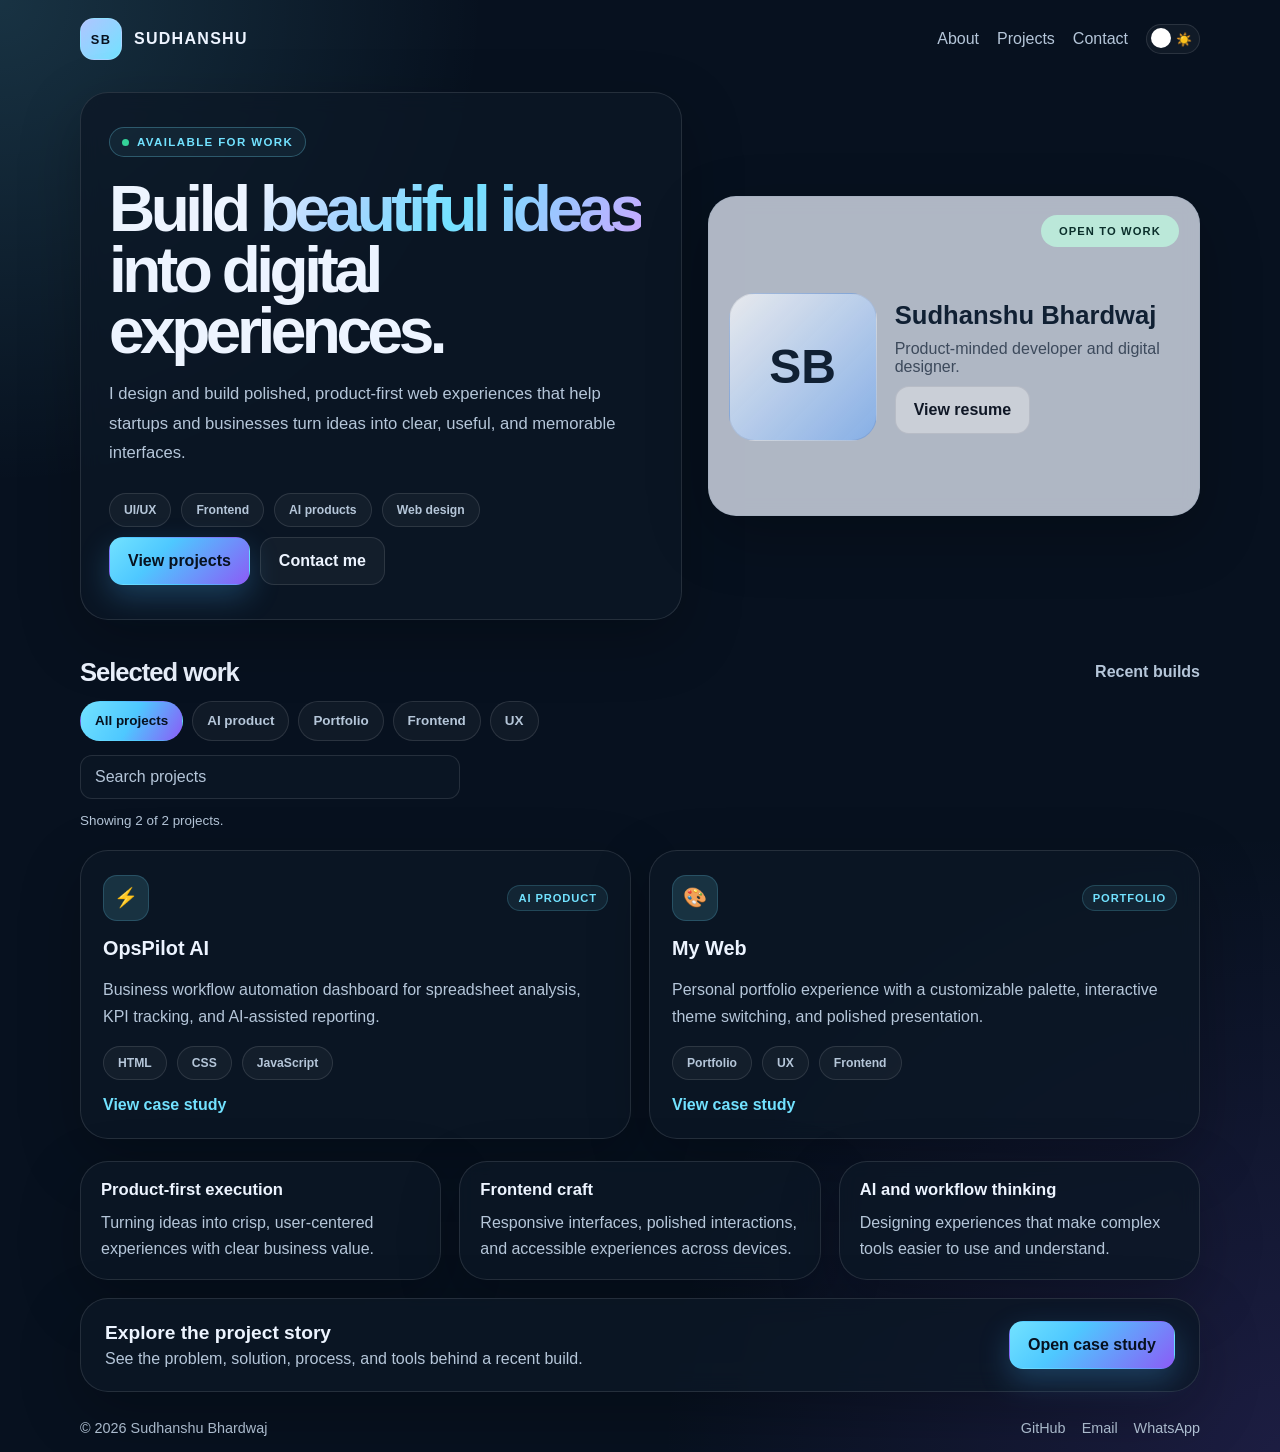
==== commit 78e04b87: "Integrate project filters into the portfolio page" ====
--- a/index.html
+++ b/index.html
@@ -1,1019 +1,57 @@
 <!DOCTYPE html>
 <html lang="en">
-  <head>
-    <meta charset="UTF-8" />
-    <meta name="viewport" content="width=device-width, initial-scale=1.0" />
-    <meta name="theme-color" content="#07111f" />
-    <meta
-      name="description"
-      content="Sudhanshu Bhardwaj portfolio. Explore projects, case studies, and contact details."
-    />
-    <title>Sudhanshu Bhardwaj | Portfolio</title>
-    <style>
-      :root {
-        --bg: #07111f;
-        --bg-elevated: rgba(13, 27, 42, 0.88);
-        --panel: rgba(12, 24, 38, 0.78);
-        --panel-soft: rgba(255, 255, 255, 0.04);
-        --line: rgba(255, 255, 255, 0.11);
-        --text: #edf4ff;
-        --muted: #b5c6d9;
-        --primary: #72e2ff;
-        --secondary: #8b5cf6;
-        --accent: #34d399;
-        --shadow: 0 20px 60px rgba(0, 0, 0, 0.25);
-      }
-
-      * { box-sizing: border-box; }
-
-      html { scroll-behavior: smooth; }
-
-      body {
-        margin: 0;
-        min-height: 100vh;
-        background:
-          radial-gradient(circle at top left, rgba(114, 226, 255, 0.16), transparent 25%),
-          radial-gradient(circle at bottom right, rgba(139, 92, 246, 0.16), transparent 32%),
-          var(--bg);
-        color: var(--text);
-        font-family: Inter, "Segoe UI", sans-serif;
-      }
-
-      body.light-mode {
-        --bg: #edf4ff;
-        --bg-elevated: rgba(255, 255, 255, 0.8);
-        --panel: rgba(255, 255, 255, 0.8);
-        --panel-soft: rgba(15, 23, 42, 0.036);
-        --line: rgba(15, 23, 42, 0.08);
-        --text: #101827;
-        --muted: #4a5c72;
-        --primary: #0066ff;
-        --secondary: #7c3aed;
-        --accent: #0ea5a4;
-      }
-
-      a { color: inherit; }
-
-      .container {
-        width: min(1120px, calc(100% - 28px));
-        margin: 0 auto;
-      }
-
-      .topbar {
-        display: flex;
-        align-items: center;
-        justify-content: space-between;
-        gap: 18px;
-        padding: 18px 0 12px;
-      }
-
-      .brand {
-        display: inline-flex;
-        align-items: center;
-        gap: 12px;
-        color: var(--text);
-        text-decoration: none;
-        font-weight: 800;
-        letter-spacing: 0.08em;
-        text-transform: uppercase;
-      }
-
-      .brand-mark {
-        display: grid;
-        place-items: center;
-        width: 42px;
-        height: 42px;
-        border: 1px solid var(--line);
-        border-radius: 14px;
-        background: linear-gradient(135deg, rgba(176, 197, 255, 0.95), rgba(114, 226, 255, 0.75));
-        color: #07111f;
-        font-size: 0.8rem;
-      }
-
-      .nav-group {
-        display: flex;
-        align-items: center;
-        gap: 18px;
-      }
-
-      .nav-links {
-        display: flex;
-        align-items: center;
-        gap: 18px;
-      }
-
-      .nav-links a, .footer-links a {
-        color: var(--muted);
-        text-decoration: none;
-        transition: color 0.2s ease;
-      }
-
-      .nav-links a:hover, .footer-links a:hover {
-        color: var(--text);
-      }
-
-      .theme-toggle {
-        position: relative;
-        width: 54px;
-        height: 30px;
-        border: 1px solid var(--line);
-        border-radius: 999px;
-        background: rgba(255, 255, 255, 0.04);
-        cursor: pointer;
-      }
-
-      .theme-toggle::before {
-        content: "☀️";
-        position: absolute;
-        right: 7px;
-        top: 50%;
-        transform: translateY(-50%);
-        font-size: 0.8rem;
-      }
-
-      .theme-toggle::after {
-        content: "";
-        position: absolute;
-        top: 3px;
-        left: 4px;
-        width: 20px;
-        height: 20px;
-        border-radius: 50%;
-        background: rgba(255, 255, 255, 0.9);
-        transition: left 0.2s ease;
-      }
-
-      body.light-mode .theme-toggle::before {
-        content: "🌙";
-        right: auto;
-        left: 7px;
-      }
-
-      body.light-mode .theme-toggle::after {
-        left: 28px;
-      }
-
-      .hero {
-        display: grid;
-        grid-template-columns: 1.1fr 0.9fr;
-        gap: 26px;
-        align-items: center;
-        padding: 20px 0 10px;
-      }
-
-      .hero-copy,
-      .profile-card,
-      .project-card,
-      .feature-item,
-      .case-study-cta,
-      .case-study-panel {
-        background: var(--panel);
-        border: 1px solid var(--line);
-        border-radius: 28px;
-        backdrop-filter: blur(10px);
-        box-shadow: var(--shadow);
-      }
-
-      .hero-copy {
-        padding: 34px 28px;
-        min-height: 330px;
-        display: flex;
-        flex-direction: column;
-        justify-content: center;
-      }
-
-      .eyebrow {
-        display: inline-flex;
-        align-items: center;
-        gap: 8px;
-        width: fit-content;
-        padding: 8px 12px;
-        border-radius: 999px;
-        border: 1px solid rgba(114, 226, 255, 0.28);
-        background: rgba(114, 226, 255, 0.06);
-        color: var(--primary);
-        font-size: 0.72rem;
-        letter-spacing: 0.12em;
-        text-transform: uppercase;
-        font-weight: 700;
-      }
-
-      .eyebrow::before {
-        content: "";
-        width: 7px;
-        height: 7px;
-        border-radius: 50%;
-        background: var(--accent);
-        box-shadow: 0 0 12px rgba(52, 211, 153, 0.85);
-      }
-
-      h1 {
-        margin: 22px 0 18px;
-        font-size: clamp(2.7rem, 5vw, 4.8rem);
-        line-height: 0.95;
-        letter-spacing: -0.07em;
-      }
-
-      .gradient-text {
-        background: linear-gradient(120deg, var(--text), #a9d4ff 24%, var(--primary) 52%, #c9a7ff);
-        background-clip: text;
-        -webkit-background-clip: text;
-        color: transparent;
-      }
-
-      .subtext {
-        max-width: 560px;
-        margin: 0 0 26px;
-        color: var(--muted);
-        line-height: 1.75;
-        font-size: 1.04rem;
-      }
-
-      .tag-row,
-      .cta-row,
-      .project-tags {
-        display: flex;
-        flex-wrap: wrap;
-        gap: 10px;
-      }
-
-      .tag,
-      .project-tags span {
-        display: inline-flex;
-        align-items: center;
-        border-radius: 999px;
-        padding: 9px 14px;
-        background: rgba(255, 255, 255, 0.03);
-        border: 1px solid rgba(255, 255, 255, 0.08);
-        color: var(--muted);
-        font-size: 0.76rem;
-        font-weight: 600;
-      }
-
-      .cta-row {
-        margin-top: 10px;
-      }
-
-      .button {
-        display: inline-flex;
-        align-items: center;
-        justify-content: center;
-        min-height: 52px;
-        padding: 0 22px;
-        border: 1px solid transparent;
-        border-radius: 16px;
-        text-decoration: none;
-        font-weight: 700;
-        transition: transform 0.2s ease, opacity 0.2s ease;
-      }
-
-      .button:hover {
-        transform: translateY(-1px);
-      }
-
-      .button.primary {
-        background: linear-gradient(135deg, var(--primary), #4ec8ff 36%, #8b5cf6);
-        color: #07111f;
-        box-shadow: 0 18px 40px rgba(72, 180, 255, 0.35);
-      }
-
-      .button.secondary {
-        background: rgba(255, 255, 255, 0.04);
-        border-color: rgba(255, 255, 255, 0.08);
-        color: var(--text);
-      }
-
-      .profile-card {
-        position: relative;
-        min-height: 320px;
-        padding: 18px 20px 20px;
-        background: rgba(229, 236, 249, 0.76);
-        border-color: rgba(134, 154, 182, 0.2);
-        color: #102033;
-      }
-
-      .profile-badge {
-        align-self: flex-end;
-        padding: 10px 18px;
-        border-radius: 999px;
-        background: #bbe8d9;
-        color: #0b2f2b;
-        font-size: 0.7rem;
-        font-weight: 800;
-        letter-spacing: 0.1em;
-        text-transform: uppercase;
-      }
-
-      .profile-wrap {
-        display: flex;
-        align-items: center;
-        justify-content: space-between;
-        gap: 18px;
-        flex: 1;
-      }
-
-      .profile-monogram {
-        width: 148px;
-        height: 148px;
-        display: grid;
-        place-items: center;
-        border-radius: 26px;
-        background: linear-gradient(135deg, rgba(255, 255, 255, 0.7), rgba(113, 171, 249, 0.65));
-        border: 1px solid rgba(15, 23, 42, 0.08);
-        font-size: 3rem;
-        font-weight: 900;
-      }
-
-      .profile-meta {
-        flex: 1;
-        display: flex;
-        flex-direction: column;
-        justify-content: center;
-        gap: 10px;
-      }
-
-      .profile-meta strong {
-        font-size: clamp(1.6rem, 2vw, 2.25rem);
-        line-height: 1.2;
-      }
-
-      .profile-meta span {
-        color: rgba(16, 32, 51, 0.72);
-      }
-
-      .profile-card .button.secondary {
-        min-width: 140px;
-        margin-left: auto;
-        background: rgba(255, 255, 255, 0.34);
-        border-color: rgba(15, 23, 42, 0.1);
-        color: #0f1725;
-      }
-
-      .section-head {
-        display: flex;
-        justify-content: space-between;
-        align-items: center;
-        gap: 18px;
-        margin: 28px 0 14px;
-      }
-
-      .section-head h2 {
-        margin: 0;
-        font-size: clamp(1.6rem, 2vw, 2.2rem);
-        letter-spacing: -0.04em;
-      }
-
-      .section-head span {
-        color: var(--muted);
-        font-weight: 600;
-      }
-
-      .projects-grid {
-        display: grid;
-        grid-template-columns: repeat(2, minmax(0, 1fr));
-        gap: 18px;
-        margin-top: 18px;
-      }
-
-      .project-card {
-        padding: 24px 22px;
-        display: flex;
-        flex-direction: column;
-        gap: 16px;
-      }
-
-      .project-top {
-        display: flex;
-        justify-content: space-between;
-        align-items: center;
-        gap: 14px;
-      }
-
-      .project-icon {
-        width: 46px;
-        height: 46px;
-        display: grid;
-        place-items: center;
-        border-radius: 14px;
-        background: rgba(114, 226, 255, 0.14);
-        border: 1px solid rgba(114, 226, 255, 0.18);
-        font-size: 1.2rem;
-      }
-
-      .project-badge {
-        padding: 6px 10px;
-        border-radius: 999px;
-        background: rgba(114, 226, 255, 0.08);
-        border: 1px solid rgba(114, 226, 255, 0.18);
-        color: var(--primary);
-        font-size: 0.7rem;
-        font-weight: 700;
-        letter-spacing: 0.08em;
-        text-transform: uppercase;
-      }
-
-      .project-card h3 {
-        margin: 0;
-        font-size: 1.24rem;
-      }
-
-      .project-card p {
-        margin: 0;
-        color: var(--muted);
-        line-height: 1.7;
-      }
-
-      .project-meta {
-        display: flex;
-        justify-content: space-between;
-        align-items: center;
-        gap: 14px;
-        margin-top: auto;
-      }
-
-      .project-meta a {
-        color: var(--primary);
-        text-decoration: none;
-        font-weight: 700;
-      }
-
-      .feature-strip {
-        display: grid;
-        grid-template-columns: repeat(3, minmax(0, 1fr));
-        gap: 18px;
-        margin-top: 22px;
-      }
-
-      .feature-item {
-        padding: 18px 20px;
-        display: flex;
-        flex-direction: column;
-        gap: 10px;
-      }
-
-      .feature-item strong {
-        font-size: 1.04rem;
-      }
-
-      .feature-item span {
-        color: var(--muted);
-        line-height: 1.6;
-      }
-
-      .case-study-cta {
-        margin-top: 18px;
-        padding: 22px 24px;
-        display: flex;
-        align-items: center;
-        justify-content: space-between;
-        gap: 18px;
-      }
-
-      .case-study-cta h3 {
-        margin: 0 0 6px;
-        font-size: 1.2rem;
-      }
-
-      .case-study-cta p {
-        margin: 0;
-        color: var(--muted);
-      }
-
-      .case-study-panel {
-        margin-top: 24px;
-        padding: 24px;
-      }
-
-      .case-study-panel h2 {
-        margin-top: 0;
-        margin-bottom: 16px;
-        font-size: clamp(1.8rem, 2vw, 2.5rem);
-      }
-
-      .case-study-grid {
-        display: grid;
-        grid-template-columns: 1.2fr 0.8fr;
-        gap: 20px;
-      }
-
-      .case-study-grid .card {
-        background: rgba(255, 255, 255, 0.03);
-        border: 1px solid var(--line);
-        border-radius: 18px;
-        padding: 18px;
-      }
-
-      .card h3 {
-        margin-top: 0;
-        font-size: 1rem;
-        letter-spacing: 0.08em;
-        text-transform: uppercase;
-        color: var(--primary);
-      }
-
-      .card p,
-      .card li {
-        color: var(--muted);
-        line-height: 1.7;
-      }
-
-      .card ul {
-        padding-left: 18px;
-        margin: 0;
-      }
-
-      footer {
-        display: flex;
-        justify-content: space-between;
-        align-items: center;
-        gap: 12px;
-        padding: 28px 0 16px;
-        color: var(--muted);
-        font-size: 0.9rem;
-      }
-
-      .footer-links {
-        display: flex;
-        align-items: center;
-        gap: 16px;
-      }
-
-      @media (max-width: 900px) {
-        .hero { grid-template-columns: 1fr; }
-        .projects-grid { grid-template-columns: 1fr; }
-        .feature-strip { grid-template-columns: 1fr; }
-        .case-study-grid { grid-template-columns: 1fr; }
-      }
-
-      @media (max-width: 640px) {
-        .topbar,
-        .section-head,
-        .case-study-cta,
-        footer {
-          flex-direction: column;
-          align-items: flex-start;
-        }
-
-        .nav-group {
-          width: 100%;
-          justify-content: space-between;
-        }
-
-        .nav-links {
-          gap: 12px;
-          flex-wrap: wrap;
-        }
-
-        .hero-copy,
-        .profile-card,
-        .project-card,
-        .feature-item,
-        .case-study-panel,
-        .case-study-cta {
-          border-radius: 20px;
-        }
-      }
-    </style>
-  </head>
-  <body>
-    <div class="container">
-      <header class="topbar">
-        <a href="#about" class="brand" aria-label="Home">
-          <span class="brand-mark">SB</span>
-          <span>Sudhanshu</span>
-        </a>
-
-        <div class="nav-group">
-          <nav class="nav-links" aria-label="Main navigation">
-            <a href="#about">About</a>
-            <a href="#projects">Projects</a>
-            <a href="#contact">Contact</a>
-          </nav>
-          <button class="theme-toggle" id="themeToggle" type="button" aria-label="Toggle dark mode"></button>
-        </div>
-      </header>
-
-      <main>
-        <section class="hero" id="about">
-          <div class="hero-copy">
-            <div class="eyebrow">Available for work</div>
-            <h1>Build <span class="gradient-text">beautiful ideas</span><br />into digital experiences.</h1>
-            <p class="subtext">
-              I design and build polished, product-first web experiences that help startups and businesses turn ideas into clear, useful, and memorable interfaces.
-            </p>
-            <div class="tag-row" aria-label="Skills tags">
-              <span class="tag">UI/UX</span>
-              <span class="tag">Frontend</span>
-              <span class="tag">AI products</span>
-              <span class="tag">Web design</span>
-            </div>
-            <div class="cta-row">
-              <a class="button primary" href="#projects">View projects</a>
-              <a class="button secondary" href="https://wa.me/917668690613" target="_blank" rel="noreferrer">Contact me</a>
-            </div>
-          </div>
-
-          <aside class="profile-card" aria-label="Profile summary">
-            <div class="profile-badge">Open to work</div>
-            <div class="profile-wrap">
-              <div class="profile-monogram">SB</div>
-              <div class="profile-meta">
-                <strong>Sudhanshu Bhardwaj</strong>
-                <span>Product-minded developer and digital designer.</span>
-                <a class="button secondary" href="Sudhanshu_Bhardwaj_Resume.pdf" target="_blank" rel="noreferrer">Resume</a>
-              </div>
-            </div>
-          </aside>
-        </section>
-
-        <div class="section-head" id="projects">
-          <h2>Selected work</h2>
-          <span>Recent builds</span>
-        </div>
-
-        <section class="projects-grid" aria-label="Project list">
-          <article class="project-card">
-            <div class="project-top">
-              <div class="project-icon" aria-hidden="true">⚡</div>
-              <span class="project-badge">AI product</span>
-            </div>
-            <h3>OpsPilot AI</h3>
-            <p>Business workflow automation dashboard for spreadsheet analysis, KPI tracking, and AI-assisted reporting.</p>
-            <div class="project-tags">
-              <span>HTML</span>
-              <span>CSS</span>
-              <span>JavaScript</span>
-            </div>
-            <div class="project-meta">
-              <a href="project-case-study.html">View case study</a>
-            </div>
-          </article>
-
-          <article class="project-card">
-            <div class="project-top">
-              <div class="project-icon" aria-hidden="true">🎨</div>
-              <span class="project-badge">Portfolio</span>
-            </div>
-            <h3>My Web</h3>
-            <p>Personal portfolio experience with a customizable palette, interactive theme switching, and polished presentation.</p>
-            <div class="project-tags">
-              <span>Portfolio</span>
-              <span>UX</span>
-              <span>Frontend</span>
-            </div>
-            <div class="project-meta">
-              <a href="project-case-study.html">View case study</a>
-            </div>
-          </article>
-        </section>
-
-        <div class="feature-strip" aria-label="Core strengths">
-          <div class="feature-item">
-            <strong>Product-first execution</strong>
-            <span>Turning ideas into crisp, user-centered experiences with clear business value.</span>
-          </div>
-          <div class="feature-item">
-            <strong>Frontend craft</strong>
-            <span>Responsive interfaces, polished interactions, and accessible experiences across devices.</span>
-          </div>
-          <div class="feature-item">
-            <strong>AI and workflow thinking</strong>
-            <span>Designing experiences that make complex tools easier to use and understand.</span>
-          </div>
-        </div>
-
-        <div class="case-study-cta">
-          <div>
-            <h3>Portfolio feature: case studies</h3>
-            <p>Each project now links to a dedicated breakdown of the problem, solution, and impact.</p>
-          </div>
-          <a class="button primary" href="project-case-study.html">Open case study</a>
-        </div>
-      </main>
-
-      <footer id="contact">
-        <span>© 2026 Sudhanshu Bhardwaj</span>
-        <div class="footer-links">
-          <a href="https://github.com/Subi003" target="_blank" rel="noreferrer">GitHub</a>
-          <a href="mailto:programmer.cs03@gmail.com">Email</a>
-          <a href="https://wa.me/917668690613" target="_blank" rel="noreferrer">WhatsApp</a>
-        </div>
-      </footer>
-    </div>
-
-    <script>
-      const body = document.body;
-      const themeToggle = document.getElementById('themeToggle');
+<head>
+  <meta charset="UTF-8">
+  <meta name="viewport" content="width=device-width, initial-scale=1.0">
+  <meta name="theme-color" content="#07111f">
+  <meta name="description" content="Sudhanshu Bhardwaj portfolio. Explore projects, case studies, and contact details.">
+  <title>Sudhanshu Bhardwaj | Portfolio</title>
+  <style>
+    :root{--bg:#07111f;--panel:rgba(12,24,38,.78);--panel-soft:rgba(255,255,255,.04);--line:rgba(255,255,255,.11);--text:#edf4ff;--muted:#b5c6d9;--primary:#72e2ff;--secondary:#8b5cf6;--accent:#34d399;--shadow:0 20px 60px rgba(0,0,0,.25)}
+    *{box-sizing:border-box}html{scroll-behavior:smooth}body{margin:0;min-height:100vh;background:radial-gradient(circle at top left,rgba(114,226,255,.16),transparent 25%),radial-gradient(circle at bottom right,rgba(139,92,246,.16),transparent 32%),var(--bg);color:var(--text);font-family:Inter,"Segoe UI",sans-serif}body.light-mode{--bg:#edf4ff;--panel:rgba(255,255,255,.8);--panel-soft:rgba(15,23,42,.036);--line:rgba(15,23,42,.08);--text:#101827;--muted:#4a5c72;--primary:#0066ff;--secondary:#7c3aed;--accent:#0ea5a4}a{color:inherit}.container{width:min(1120px,calc(100% - 28px));margin:auto}.topbar{display:flex;align-items:center;justify-content:space-between;gap:18px;padding:18px 0 12px}.brand{display:inline-flex;align-items:center;gap:12px;color:var(--text);text-decoration:none;font-weight:800;letter-spacing:.08em;text-transform:uppercase}.brand-mark{width:42px;height:42px;display:grid;place-items:center;border:1px solid var(--line);border-radius:14px;background:linear-gradient(135deg,#b0c5ff,#72e2ff);color:#07111f;font-size:.8rem}.nav-group,.nav-links{display:flex;align-items:center;gap:18px}.nav-links a,.footer-links a{color:var(--muted);text-decoration:none}.nav-links a:hover,.footer-links a:hover{color:var(--text)}.theme-toggle{position:relative;width:54px;height:30px;border:1px solid var(--line);border-radius:999px;background:var(--panel-soft);cursor:pointer}.theme-toggle::before{content:"☀️";position:absolute;right:7px;top:50%;transform:translateY(-50%);font-size:.8rem}.theme-toggle::after{content:"";position:absolute;top:3px;left:4px;width:20px;height:20px;border-radius:50%;background:#fff;transition:left .2s ease}body.light-mode .theme-toggle::before{content:"🌙";right:auto;left:7px}body.light-mode .theme-toggle::after{left:28px}
+    .hero{display:grid;grid-template-columns:1.1fr .9fr;gap:26px;align-items:center;padding:20px 0 10px}.hero-copy,.profile-card,.project-card,.feature-item,.case-study-cta{background:var(--panel);border:1px solid var(--line);border-radius:28px;backdrop-filter:blur(10px);box-shadow:var(--shadow)}.hero-copy{padding:34px 28px;min-height:330px;display:flex;flex-direction:column;justify-content:center}.eyebrow{display:inline-flex;align-items:center;gap:8px;width:fit-content;padding:8px 12px;border-radius:999px;border:1px solid rgba(114,226,255,.28);background:rgba(114,226,255,.06);color:var(--primary);font-size:.72rem;letter-spacing:.12em;text-transform:uppercase;font-weight:700}.eyebrow::before{content:"";width:7px;height:7px;border-radius:50%;background:var(--accent)}h1{margin:22px 0 18px;font-size:clamp(2.7rem,5vw,4.8rem);line-height:.95;letter-spacing:-.07em}.gradient-text{background:linear-gradient(120deg,var(--text),#a9d4ff 24%,var(--primary) 52%,#c9a7ff);background-clip:text;-webkit-background-clip:text;color:transparent}.subtext{max-width:560px;margin:0 0 26px;color:var(--muted);line-height:1.75;font-size:1.04rem}.tag-row,.cta-row,.project-tags{display:flex;flex-wrap:wrap;gap:10px}.tag,.project-tags span{display:inline-flex;align-items:center;border-radius:999px;padding:9px 14px;background:var(--panel-soft);border:1px solid var(--line);color:var(--muted);font-size:.76rem;font-weight:600}.cta-row{margin-top:10px}.button{display:inline-flex;align-items:center;justify-content:center;min-height:48px;padding:0 18px;border:1px solid transparent;border-radius:14px;text-decoration:none;font-weight:700;transition:transform .2s ease}.button:hover{transform:translateY(-1px)}.button.primary{background:linear-gradient(135deg,var(--primary),#4ec8ff 36%,#8b5cf6);color:#07111f;box-shadow:0 12px 30px rgba(72,180,255,.25)}.button.secondary{background:var(--panel-soft);border-color:var(--line);color:var(--text)}.profile-card{min-height:320px;padding:18px 20px 20px;background:rgba(229,236,249,.76);border-color:rgba(134,154,182,.2);color:#102033}.profile-badge{display:block;width:fit-content;margin-left:auto;padding:10px 18px;border-radius:999px;background:#bbe8d9;color:#0b2f2b;font-size:.7rem;font-weight:800;letter-spacing:.1em;text-transform:uppercase}.profile-wrap{display:flex;align-items:center;justify-content:space-between;gap:18px;min-height:240px}.profile-monogram{width:148px;height:148px;flex:none;display:grid;place-items:center;border-radius:26px;background:linear-gradient(135deg,rgba(255,255,255,.7),rgba(113,171,249,.65));border:1px solid rgba(15,23,42,.08);font-size:3rem;font-weight:900}.profile-meta{display:flex;flex-direction:column;gap:10px}.profile-meta strong{font-size:clamp(1.5rem,2vw,2.1rem);line-height:1.2}.profile-meta span{color:rgba(16,32,51,.72)}.profile-card .button.secondary{width:fit-content;background:rgba(255,255,255,.34);border-color:rgba(15,23,42,.1);color:#0f1725}
+    .section-head{display:flex;justify-content:space-between;align-items:center;gap:18px;margin:28px 0 14px}.section-head h2{margin:0;font-size:clamp(1.6rem,2vw,2.2rem);letter-spacing:-.04em}.section-head span{color:var(--muted);font-weight:600}.projects-grid{display:grid;grid-template-columns:repeat(2,minmax(0,1fr));gap:18px;margin-top:18px}.project-card{padding:24px 22px;display:flex;flex-direction:column;gap:16px}.project-top,.project-meta{display:flex;justify-content:space-between;align-items:center;gap:14px}.project-icon{width:46px;height:46px;display:grid;place-items:center;border-radius:14px;background:rgba(114,226,255,.14);border:1px solid rgba(114,226,255,.18);font-size:1.2rem}.project-badge{padding:6px 10px;border-radius:999px;background:rgba(114,226,255,.08);border:1px solid rgba(114,226,255,.18);color:var(--primary);font-size:.7rem;font-weight:700;letter-spacing:.08em;text-transform:uppercase}.project-card h3{margin:0;font-size:1.24rem}.project-card p{margin:0;color:var(--muted);line-height:1.7}.project-meta{margin-top:auto}.project-meta a{color:var(--primary);text-decoration:none;font-weight:700}.feature-strip{display:grid;grid-template-columns:repeat(3,minmax(0,1fr));gap:18px;margin-top:22px}.feature-item{padding:18px 20px;display:flex;flex-direction:column;gap:10px}.feature-item strong{font-size:1.04rem}.feature-item span{color:var(--muted);line-height:1.6}.case-study-cta{margin-top:18px;padding:22px 24px;display:flex;align-items:center;justify-content:space-between;gap:18px}.case-study-cta h3{margin:0 0 6px;font-size:1.2rem}.case-study-cta p{margin:0;color:var(--muted)}footer{display:flex;justify-content:space-between;align-items:center;gap:12px;padding:28px 0 16px;color:var(--muted);font-size:.9rem}.footer-links{display:flex;align-items:center;gap:16px}
+    @media(max-width:900px){.hero{grid-template-columns:1fr}.projects-grid,.feature-strip{grid-template-columns:1fr}}@media(max-width:640px){.topbar,.section-head,.case-study-cta,footer{flex-direction:column;align-items:flex-start}.nav-group{width:100%;justify-content:space-between}.nav-links{gap:12px;flex-wrap:wrap}.hero-copy,.profile-card,.project-card,.feature-item,.case-study-cta{border-radius:20px}.profile-wrap{align-items:flex-start;flex-direction:column;padding:20px 0}.profile-monogram{width:100px;height:100px;font-size:2rem}}
+  </style>
+</head>
+<body>
+  <div class="container">
+    <header class="topbar">
+      <a href="#about" class="brand" aria-label="Home"><span class="brand-mark">SB</span><span>Sudhanshu</span></a>
+      <div class="nav-group"><nav class="nav-links" aria-label="Main navigation"><a href="#about">About</a><a href="#projects">Projects</a><a href="#contact">Contact</a></nav><button class="theme-toggle" id="themeToggle" type="button" aria-label="Toggle theme" aria-pressed="false"></button></div>
+    </header>
+    <main>
+      <section class="hero" id="about">
+        <div class="hero-copy"><div class="eyebrow">Available for work</div><h1>Build <span class="gradient-text">beautiful ideas</span><br>into digital experiences.</h1><p class="subtext">I design and build polished, product-first web experiences that help startups and businesses turn ideas into clear, useful, and memorable interfaces.</p><div class="tag-row" aria-label="Skills"><span class="tag">UI/UX</span><span class="tag">Frontend</span><span class="tag">AI products</span><span class="tag">Web design</span></div><div class="cta-row"><a class="button primary" href="#projects">View projects</a><a class="button secondary" href="https://wa.me/917668690613" target="_blank" rel="noopener noreferrer">Contact me</a></div></div>
+        <aside class="profile-card" aria-label="Profile summary"><div class="profile-badge">Open to work</div><div class="profile-wrap"><div class="profile-monogram" aria-hidden="true">SB</div><div class="profile-meta"><strong>Sudhanshu Bhardwaj</strong><span>Product-minded developer and digital designer.</span><a class="button secondary" href="Sudhanshu_Bhardwaj_Resume.pdf" target="_blank" rel="noopener noreferrer">View resume</a></div></div></aside>
+      </section>
+      <div class="section-head" id="projects"><h2>Selected work</h2><span>Recent builds</span></div>
+      <section class="projects-grid" aria-label="Project list">
+        <article class="project-card"><div class="project-top"><div class="project-icon" aria-hidden="true">⚡</div><span class="project-badge">AI product</span></div><h3>OpsPilot AI</h3><p>Business workflow automation dashboard for spreadsheet analysis, KPI tracking, and AI-assisted reporting.</p><div class="project-tags"><span>HTML</span><span>CSS</span><span>JavaScript</span></div><div class="project-meta"><a href="project-case-study.html">View case study</a></div></article>
+        <article class="project-card"><div class="project-top"><div class="project-icon" aria-hidden="true">🎨</div><span class="project-badge">Portfolio</span></div><h3>My Web</h3><p>Personal portfolio experience with a customizable palette, interactive theme switching, and polished presentation.</p><div class="project-tags"><span>Portfolio</span><span>UX</span><span>Frontend</span></div><div class="project-meta"><a href="project-case-study.html">View case study</a></div></article>
+      </section>
+      <div class="feature-strip" aria-label="Core strengths"><div class="feature-item"><strong>Product-first execution</strong><span>Turning ideas into crisp, user-centered experiences with clear business value.</span></div><div class="feature-item"><strong>Frontend craft</strong><span>Responsive interfaces, polished interactions, and accessible experiences across devices.</span></div><div class="feature-item"><strong>AI and workflow thinking</strong><span>Designing experiences that make complex tools easier to use and understand.</span></div></div>
+      <div class="case-study-cta"><div><h3>Explore the project story</h3><p>See the problem, solution, process, and tools behind a recent build.</p></div><a class="button primary" href="project-case-study.html">Open case study</a></div>
+    </main>
+    <footer id="contact"><span>© 2026 Sudhanshu Bhardwaj</span><div class="footer-links"><a href="https://github.com/Subi003" target="_blank" rel="noopener noreferrer">GitHub</a><a href="mailto:programmer.cs03@gmail.com">Email</a><a href="https://wa.me/917668690613" target="_blank" rel="noopener noreferrer">WhatsApp</a></div></footer>
+  </div>
+  <script src="project-filters.js"></script>
+  <script>
+    const body = document.body;
+    const themeToggle = document.getElementById('themeToggle');
+    try {
       const savedTheme = localStorage.getItem('theme');
-
-      if (savedTheme === 'light') {
-        body.classList.add('light-mode');
-      }
-
+      if (savedTheme === 'light') body.classList.add('light-mode');
+      themeToggle.setAttribute('aria-pressed', String(body.classList.contains('light-mode')));
       themeToggle.addEventListener('click', () => {
         body.classList.toggle('light-mode');
         const isLight = body.classList.contains('light-mode');
+        themeToggle.setAttribute('aria-pressed', String(isLight));
         localStorage.setItem('theme', isLight ? 'light' : 'dark');
       });
-    </script>
-  </body>
+    } catch {
+      themeToggle.addEventListener('click', () => body.classList.toggle('light-mode'));
+    }
+  </script>
+</body>
 </html>
-
-
-
-
-
-
-
-
-
-
-
-
-
-
-
-
-
-
-
-
-
-
-
-
-
-
-
-
-
-
-
-
-
-
-
-
-
-
-
-
-
-
-
-
-
-
-
-
-
-
-
-
-
-
-
-
-
-
-
-
-
-
-
-
-
-
-
-
-
-
-
-
-
-
-
-
-
-
-
-
-
-
-
-
-
-
-
-
-
-
-
-
-
-
-
-
-
-
-
-
-
-
-
-
-
-
-
-
-
-
-
-
-
-
-
-
-
-
-
-
-
-
-
-
-
-
-
-
-
-
-
-
-
-
-
-
-
-
-
-
-
-
-
-
-
-
-
-
-
-
-
-
-
-
-
-
-
-
-
-
-
-
-
-
-
-
-
-
-
-
-
-
-
-
-
-
-
-
-
-
-
-
-
-
-
-
-
-
-
-
-
-
-
-
-
-
-
-
-
-
-
-
-
-
-
-
-
-
-
-
-
-
-
-
-
-
-
-
-
-
-
-
-
-
-
-
-
-
-
-
-
-
-
-
-
-
-
-
-
-
-
-
-
-
-
-
-
-
-
-
-
-
-
-
-
-
-
-
-
-
-
-
-
-
-
-
-
-
-
-
-
-
-
-
-
-
-
-
-
-
-
-
-
-
-
-
-
-
-
-
-
-
-
-
-
-
-
-
-
